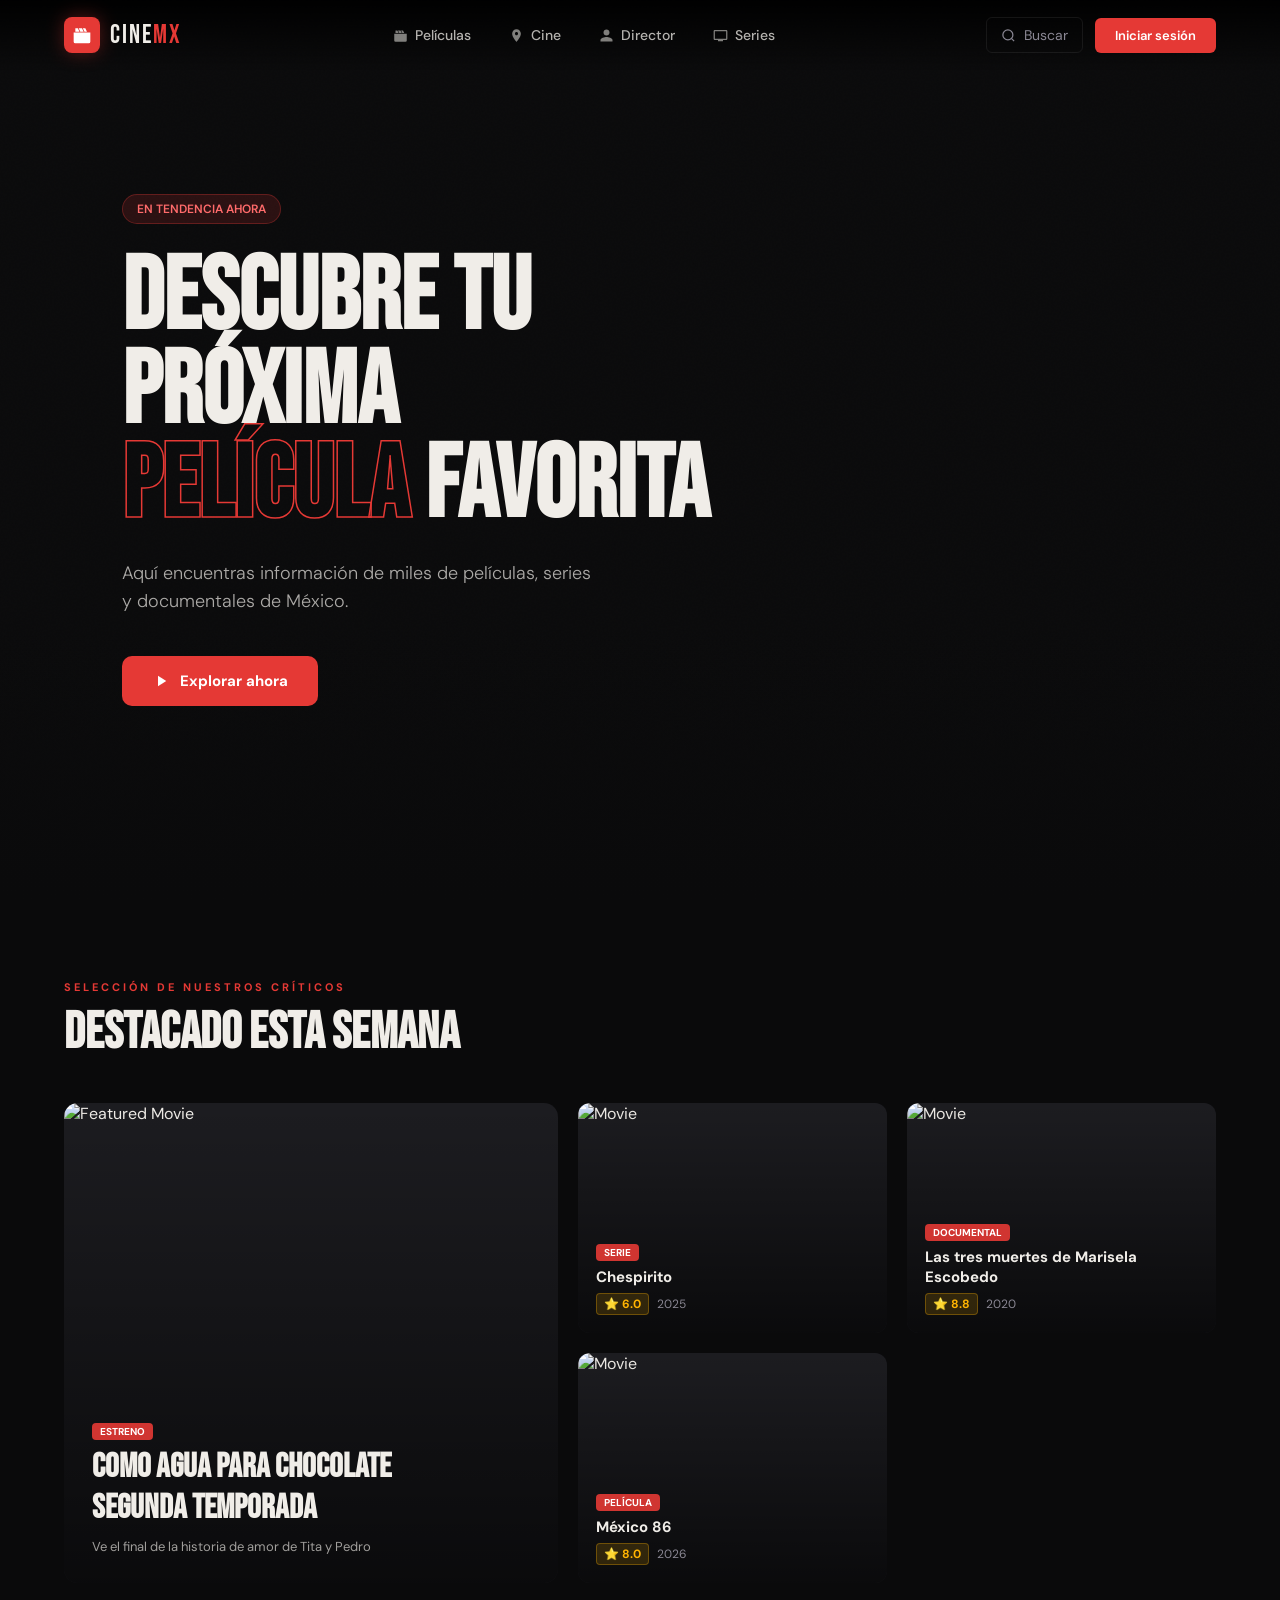
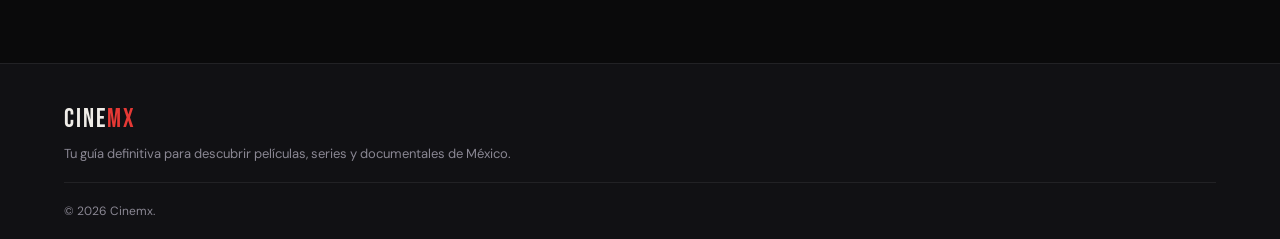
==== frontend/index.html @ 7eb5535e "El frontend (js,html y css)y backend (python con fastAPI) y la base de datos la tendran que tener us" ====
<!DOCTYPE html>
<html lang="es">
<head>
  <meta charset="UTF-8" />
  <meta name="viewport" content="width=device-width, initial-scale=1.0" />
  <title>Cinemx — Descubre tu próxima película favorita</title>
  <link href="https://fonts.googleapis.com/css2?family=Bebas+Neue&family=DM+Sans:ital,wght@0,300;0,400;0,500;0,700;1,300&display=swap" rel="stylesheet" />
  <!-- Aquí conectamos el archivo CSS -->
  <link rel="stylesheet" href="styles.css" />
</head>
<body>

  <!-- ══ NAVBAR ══ -->
  <nav id="navbar">
    <a href="#" class="nav-logo">
      <div class="logo-icon">
        <svg viewBox="0 0 24 24">
          <path d="M4 4h3l2 4H4zm4 0h4l2 4h-4zm5 0h3l2 4h-3zM2 9h20v11a2 2 0 01-2 2H4a2 2 0 01-2-2V9zm10 3l-5 3v-6l5 3z" />
        </svg>
      </div>
      <span class="logo-text">Cine<span>mx</span></span>
    </a>

    <ul class="nav-links">
      <li>
        <a href="#peliculas" class="active">
          <svg viewBox="0 0 24 24" fill="currentColor">
            <path d="M4 4h3l2 4H4zm4 0h4l2 4h-4zm5 0h3l2 4h-3zM2 9h20v11a2 2 0 01-2 2H4a2 2 0 01-2-2V9z" />
          </svg>
          Películas
        </a>
      </li>
      <li>
        <a href="#cine">
          <svg viewBox="0 0 24 24" fill="currentColor">
            <path d="M12 2C8.13 2 5 5.13 5 9c0 5.25 7 13 7 13s7-7.75 7-13c0-3.87-3.13-7-7-7zm0 9.5c-1.38 0-2.5-1.12-2.5-2.5S10.62 6.5 12 6.5s2.5 1.12 2.5 2.5S13.38 11.5 12 11.5z" />
          </svg>
          Cine
        </a>
      </li>
      <li>
        <a href="#directores">
          <svg viewBox="0 0 24 24" fill="currentColor">
            <path d="M12 12c2.7 0 4.8-2.1 4.8-4.8S14.7 2.4 12 2.4 7.2 4.5 7.2 7.2 9.3 12 12 12zm0 2.4c-3.2 0-9.6 1.6-9.6 4.8v2.4h19.2v-2.4c0-3.2-6.4-4.8-9.6-4.8z" />
          </svg>
          Director
        </a>
      </li>
      <li>
        <a href="#series">
          <svg viewBox="0 0 24 24" fill="currentColor">
            <path d="M21 3H3c-1.1 0-2 .9-2 2v12c0 1.1.9 2 2 2h5v2h8v-2h5c1.1 0 2-.9 2-2V5c0-1.1-.9-2-2-2zm0 14H3V5h18v12z" />
          </svg>
          Series
        </a>
      </li>
    </ul>

    <div class="nav-right">
      <button class="btn-search" id="searchBtn">
        <svg viewBox="0 0 24 24" fill="none" stroke="currentColor" stroke-width="2">
          <circle cx="11" cy="11" r="8" />
          <path d="M21 21l-4.35-4.35" />
        </svg>
        Buscar
      </button>
      <button class="btn-cta">Iniciar sesión</button>
      <button class="hamburger" id="hamburger">
        <span></span><span></span><span></span>
      </button>
    </div>
  </nav>

  <!-- ══ MOBILE MENU ══ -->
  <div class="mobile-menu" id="mobileMenu">
    <ul>
      <li><a href="#peliculas">Películas</a></li>
      <li><a href="#cine">Cine</a></li>
      <li><a href="#directores">Director</a></li>
      <li><a href="#series">Series</a></li>
    </ul>
    <div class="mobile-search">
      <svg viewBox="0 0 24 24" fill="none" stroke="currentColor" stroke-width="2">
        <circle cx="11" cy="11" r="8" />
        <path d="M21 21l-4.35-4.35" />
      </svg>
      <input type="text" placeholder="Buscar películas, series…" />
    </div>
  </div>

  <!-- ══ SEARCH MODAL ══ -->
  <div class="search-modal" id="searchModal">
    <button class="search-close" id="searchClose">✕ Cerrar</button>
    <div class="search-input-wrap">
      <svg viewBox="0 0 24 24" fill="none" stroke="currentColor" stroke-width="2">
        <circle cx="11" cy="11" r="8" />
        <path d="M21 21l-4.35-4.35" />
      </svg>
      <input type="text" placeholder="Buscar películas, series, documentales…" autofocus />
    </div>
  </div>

  <!-- ══ HERO ══ -->
  <section class="hero">
    <div class="hero-bg"></div>
    <div class="hero-noise"></div>
    <div class="hero-gradient-bottom"></div>

    <div class="hero-content">
      <div class="hero-badge">EN TENDENCIA AHORA</div>
      <h1>Descubre tu próxima<br /><em>película</em> favorita</h1>
      <p>Aquí encuentras información de miles de películas, series y documentales de México.</p>
      <div class="hero-actions">
        <a href="#featured" class="btn-primary">
          <svg viewBox="0 0 24 24" fill="currentColor">
            <path d="M8 5v14l11-7z" />
          </svg>
          Explorar ahora
        </a>
      </div>
    </div>
  </section>

  <!-- ══ FEATURED SECTION ══ -->
  <section id="featured">
    <div class="section-header">
      <div>
        <div class="section-label">Selección de nuestros críticos</div>
        <h2 class="section-title">Destacado esta semana</h2>
      </div>
    </div>
    <div class="featured-grid">
      <!-- Main Featured -->
      <div class="featured-main">
        <img src="https://media.glamour.mx/photos/696175464a68449edec6eb50/1:1/w_2000,h_2000,c_limit/como-agua-para-chocolate-temporada-2.jpg" alt="Featured Movie" loading="lazy" />
        <div class="card-overlay"></div>
        <div class="featured-main-info">
          <span class="card-tag">Estreno</span>
          <h3>Como agua para chocolate<br />Segunda temporada</h3>
          <p>Ve el final de la historia de amor de Tita y Pedro</p>
        </div>
      </div>
      <!-- Side cards -->
      <div class="featured-side">
        <img src="https://http2.mlstatic.com/D_NQ_NP_637611-MLM88295054266_072025-O.webp" alt="Movie" loading="lazy" />
        <div class="card-overlay"></div>
        <div class="featured-side-info">
          <span class="card-tag">Serie</span>
          <h4>Chespirito</h4>
          <div class="card-meta">
            <span class="card-rating">⭐ 6.0</span>
            <span>2025</span>
          </div>
        </div>
      </div>
      <div class="featured-side">
        <img src="https://i0.wp.com/ciudadanosenred.com.mx/wp-content/uploads/2021/07/marisela-escobedo-1.jpeg?resize=512%2C512&ssl=1" alt="Movie" loading="lazy" />
        <div class="card-overlay"></div>
        <div class="featured-side-info">
          <span class="card-tag">Documental</span>
          <h4>Las tres muertes de Marisela Escobedo</h4>
          <div class="card-meta">
            <span class="card-rating">⭐ 8.8</span>
            <span>2020</span>
          </div>
        </div>
      </div>
      <div class="featured-side">
        <img src="https://media.vogue.mx/photos/6974ece86d86dbffd96af425/2:3/w_2560%2Cc_limit/mundial-86-netflix.jpg" alt="Movie" loading="lazy" />
        <div class="card-overlay"></div>
        <div class="featured-side-info">
          <span class="card-tag">Película</span>
          <h4>México 86</h4>
          <div class="card-meta">
            <span class="card-rating">⭐ 8.0</span>
            <span>2026</span>
          </div>
        </div>
      </div>
    </div>
  </section>

  <!-- ══ FOOTER ══ -->
  <footer>
    <div class="footer-top">
      <div class="footer-brand">
        <a href="#" class="nav-logo">
          <span class="logo-text">Cine<span>mx</span></span>
        </a>
        <p>Tu guía definitiva para descubrir películas, series y documentales de México.</p>
      </div>
    </div>
    <div class="footer-bottom">
      <p>© 2026 Cinemx.</p>
    </div>
  </footer>

  <!-- Aquí conectamos el archivo JavaScript -->
  <script src="script.js"></script>
</body>
</html>
---- frontend/styles.css ----
*, *::before, *::after {
  box-sizing: border-box;
  margin: 0;
  padding: 0;
}

:root {
  --red: #e53935;
  --red-dark: #b71c1c;
  --red-glow: rgba(229, 57, 53, 0.35);
  --bg: #0a0a0b;
  --bg2: #111114;
  --bg3: #161619;
  --surface: #1c1c20;
  --border: rgba(255, 255, 255, 0.07);
  --text: #f0ede8;
  --muted: #8a8793;
  --accent: #ffb300;
}

html {
  scroll-behavior: smooth;
}

body {
  background: var(--bg);
  color: var(--text);
  font-family: 'DM Sans', sans-serif;
  overflow-x: hidden;
  cursor: default;
}

/* ── SCROLLBAR ── */
::-webkit-scrollbar { width: 6px; }
::-webkit-scrollbar-track { background: var(--bg); }
::-webkit-scrollbar-thumb { background: var(--red-dark); border-radius: 3px; }

/* ── NAVBAR ── */
nav {
  position: fixed;
  top: 0; left: 0; right: 0;
  z-index: 100;
  display: flex;
  align-items: center;
  justify-content: space-between;
  padding: 0 5%;
  height: 70px;
  background: linear-gradient(180deg, rgba(0, 0, 0, 0.92) 0%, rgba(0, 0, 0, 0) 100%);
  transition: background 0.4s, backdrop-filter 0.4s;
}

nav.scrolled {
  background: rgba(10, 10, 11, 0.96);
  backdrop-filter: blur(16px);
  border-bottom: 1px solid var(--border);
}

.nav-logo {
  display: flex;
  align-items: center;
  gap: 10px;
  text-decoration: none;
}

.logo-icon {
  width: 36px; height: 36px;
  background: var(--red);
  border-radius: 8px;
  display: grid;
  place-items: center;
  box-shadow: 0 0 18px var(--red-glow);
}

.logo-icon svg { width: 20px; height: 20px; fill: white; }
.logo-text { font-family: 'Bebas Neue', sans-serif; font-size: 26px; letter-spacing: 2px; color: var(--text); }
.logo-text span { color: var(--red); }

.nav-links { display: flex; align-items: center; gap: 6px; list-style: none; }
.nav-links a {
  color: rgba(240, 237, 232, 0.75);
  text-decoration: none; font-size: 14px; font-weight: 500;
  padding: 8px 16px; border-radius: 6px;
  display: flex; align-items: center; gap: 7px;
  transition: color 0.25s, background 0.25s;
}
.nav-links a:hover { color: var(--text); background: rgba(255, 255, 255, 0.07); }
.nav-links svg { width: 15px; height: 15px; opacity: 0.7; }

.nav-right { display: flex; align-items: center; gap: 12px; }

.btn-search, .btn-cta { cursor: pointer; border-radius: 6px; font-family: 'DM Sans', sans-serif; }
.btn-search {
  background: none; border: 1px solid var(--border); color: var(--muted);
  display: flex; align-items: center; gap: 8px; font-size: 14px; padding: 8px 14px;
}
.btn-search:hover { color: var(--text); border-color: rgba(255, 255, 255, 0.2); background: var(--surface); }
.btn-search svg { width: 15px; height: 15px; }

.btn-cta {
  background: var(--red); color: white; border: none; font-size: 13px; font-weight: 600;
  padding: 9px 20px; transition: background 0.2s, transform 0.15s;
}
.btn-cta:hover { background: #f44336; transform: translateY(-1px); }

.hamburger { display: none; flex-direction: column; gap: 5px; background: none; border: none; cursor: pointer; padding: 8px; }
.hamburger span { display: block; width: 22px; height: 2px; background: var(--text); border-radius: 2px; }

/* ── HERO ── */
.hero { position: relative; min-height: 100vh; display: flex; align-items: center; overflow: hidden; }
.hero-bg {
  position: absolute; inset: 0;
  background: linear-gradient(105deg, rgba(10, 10, 11, 0.97) 0%, rgba(10, 10, 11, 0.75) 50%, rgba(10, 10, 11, 0.3) 100%),
              url('https://images.unsplash.com/photo-1489599849927-2ee91cede3ba?w=1600&q=80') center/cover no-repeat;
  animation: heroZoom 20s ease-in-out infinite alternate;
}
@keyframes heroZoom { from { transform: scale(1); } to { transform: scale(1.06); } }

.hero-noise {
  position: absolute; inset: 0; opacity: 0.4; pointer-events: none;
  background-image: url("data:image/svg+xml,%3Csvg viewBox='0 0 512 512' xmlns='http://www.w3.org/2000/svg'%3E%3Cfilter id='n'%3E%3CfeTurbulence type='fractalNoise' baseFrequency='0.9' numOctaves='4' stitchTiles='stitch'/%3E%3C/filter%3E%3Crect width='100%25' height='100%25' filter='url(%23n)' opacity='0.03'/%3E%3C/svg%3E");
}
.hero-gradient-bottom { position: absolute; bottom: 0; left: 0; right: 0; height: 280px; background: linear-gradient(0deg, var(--bg) 0%, transparent 100%); pointer-events: none; }

.hero-content { position: relative; z-index: 2; padding: 0 5%; max-width: 720px; }
.hero-badge {
  display: inline-flex; align-items: center; gap: 8px;
  background: rgba(229, 57, 53, 0.15); border: 1px solid rgba(229, 57, 53, 0.3);
  border-radius: 100px; padding: 6px 14px; font-size: 12px; font-weight: 600; color: #ff6b6b; margin-bottom: 28px;
}
.hero h1 { font-family: 'Bebas Neue', sans-serif; font-size: clamp(56px, 8vw, 110px); line-height: 0.92; color: var(--text); margin-bottom: 24px; }
.hero h1 em { font-style: normal; -webkit-text-stroke: 1.5px var(--red); color: transparent; }
.hero p { font-size: 18px; line-height: 1.6; color: rgba(240, 237, 232, 0.7); max-width: 480px; margin-bottom: 40px; font-weight: 300; }
.btn-primary {
  display: inline-flex; align-items: center; gap: 10px; background: var(--red); color: white;
  font-family: 'DM Sans', sans-serif; font-size: 15px; font-weight: 700; padding: 15px 30px;
  border-radius: 10px; text-decoration: none; transition: background 0.2s, transform 0.15s;
}
.btn-primary:hover { background: #f44336; transform: translateY(-2px); }
.btn-primary svg { width: 18px; height: 18px; }

/* ── SECTIONS BASE ── */
section { padding: 80px 5%; }
.section-header { margin-bottom: 40px; }
.section-label { font-size: 11px; font-weight: 700; letter-spacing: 3px; text-transform: uppercase; color: var(--red); margin-bottom: 8px; }
.section-title { font-family: 'Bebas Neue', sans-serif; font-size: clamp(32px, 4vw, 52px); color: var(--text); }

/* ── FEATURED GRID ── */
.featured-grid { display: grid; grid-template-columns: 1.6fr 1fr 1fr; grid-template-rows: auto auto; gap: 20px; }
.card-overlay { position: absolute; inset: 0; background: linear-gradient(0deg, rgba(0, 0, 0, 0.9) 0%, transparent 100%); opacity: 0.7; transition: opacity 0.35s; }
.card-tag { display: inline-block; font-size: 10px; font-weight: 700; text-transform: uppercase; background: rgba(229, 57, 53, 0.9); color: white; padding: 2px 8px; border-radius: 4px; margin-bottom: 6px; }
.card-meta { display: flex; align-items: center; gap: 8px; font-size: 12px; color: var(--muted); }
.card-rating { background: rgba(255, 179, 0, 0.15); border: 1px solid rgba(255, 179, 0, 0.3); padding: 2px 7px; color: var(--accent); border-radius: 4px; font-weight: bold; }

.featured-main { grid-row: 1 / 3; border-radius: 14px; overflow: hidden; position: relative; min-height: 480px; background: var(--surface); cursor: pointer; }
.featured-main img { width: 100%; height: 100%; object-fit: cover; transition: transform 0.5s; }
.featured-main:hover img { transform: scale(1.04); }
.featured-main-info { position: absolute; bottom: 0; left: 0; right: 0; padding: 28px; }
.featured-main-info h3 { font-family: 'Bebas Neue', sans-serif; font-size: 34px; margin-bottom: 10px; }
.featured-main-info p { font-size: 13px; color: rgba(240, 237, 232, 0.65); max-width: 340px; }

.featured-side { border-radius: 12px; overflow: hidden; position: relative; min-height: 220px; background: var(--surface); cursor: pointer; }
.featured-side img { width: 100%; height: 100%; object-fit: cover; transition: transform 0.4s; }
.featured-side:hover img { transform: scale(1.05); }
.featured-side-info { position: absolute; bottom: 0; left: 0; right: 0; padding: 18px; }
.featured-side-info h4 { font-size: 15px; font-weight: 700; margin-bottom: 6px; }

/* ── MODALS & MENUS ── */
.search-modal {
  position: fixed; inset: 0; z-index: 200; background: rgba(0, 0, 0, 0.88); backdrop-filter: blur(20px);
  display: flex; flex-direction: column; align-items: center; padding: 80px 20px 40px; opacity: 0; pointer-events: none; transition: opacity 0.25s;
}
.search-modal.open { opacity: 1; pointer-events: all; }
.search-input-wrap {
  width: 100%; max-width: 640px; display: flex; align-items: center; gap: 14px;
  background: var(--surface); border: 1px solid rgba(255, 255, 255, 0.15); border-radius: 14px; padding: 16px 22px;
}
.search-input-wrap input { flex: 1; background: none; border: none; outline: none; color: var(--text); font-size: 18px; }
.search-close { position: absolute; top: 24px; right: 5%; background: none; border: none; color: var(--muted); font-size: 13px; cursor: pointer; }

.mobile-menu {
  position: fixed; top: 70px; left: 0; right: 0; z-index: 99; background: rgba(10, 10, 11, 0.98);
  padding: 20px 5%; transform: translateY(-100%); opacity: 0; transition: transform 0.3s, opacity 0.3s;
}
.mobile-menu.open { transform: translateY(0); opacity: 1; }
.mobile-menu ul { list-style: none; display: flex; flex-direction: column; gap: 10px; }
.mobile-menu a { color: var(--text); text-decoration: none; font-size: 16px; }

/* ── FOOTER ── */
footer { background: var(--bg2); border-top: 1px solid var(--border); padding: 40px 5% 20px; }
.footer-top { margin-bottom: 20px; }
.footer-brand p { font-size: 13px; color: var(--muted); margin-top: 10px; }
.footer-bottom { border-top: 1px solid var(--border); padding-top: 20px; font-size: 12px; color: var(--muted); }

/* ── RESPONSIVE ── */
@media (max-width: 1024px) {
  .featured-grid { grid-template-columns: 1fr 1fr; }
  .featured-main { grid-row: auto; min-height: 350px; }
}
@media (max-width: 768px) {
  .nav-links, .btn-cta { display: none; }
  .hamburger { display: flex; }
  .hero h1 { font-size: clamp(44px, 12vw, 80px); }
  .featured-grid { grid-template-columns: 1fr; }
}
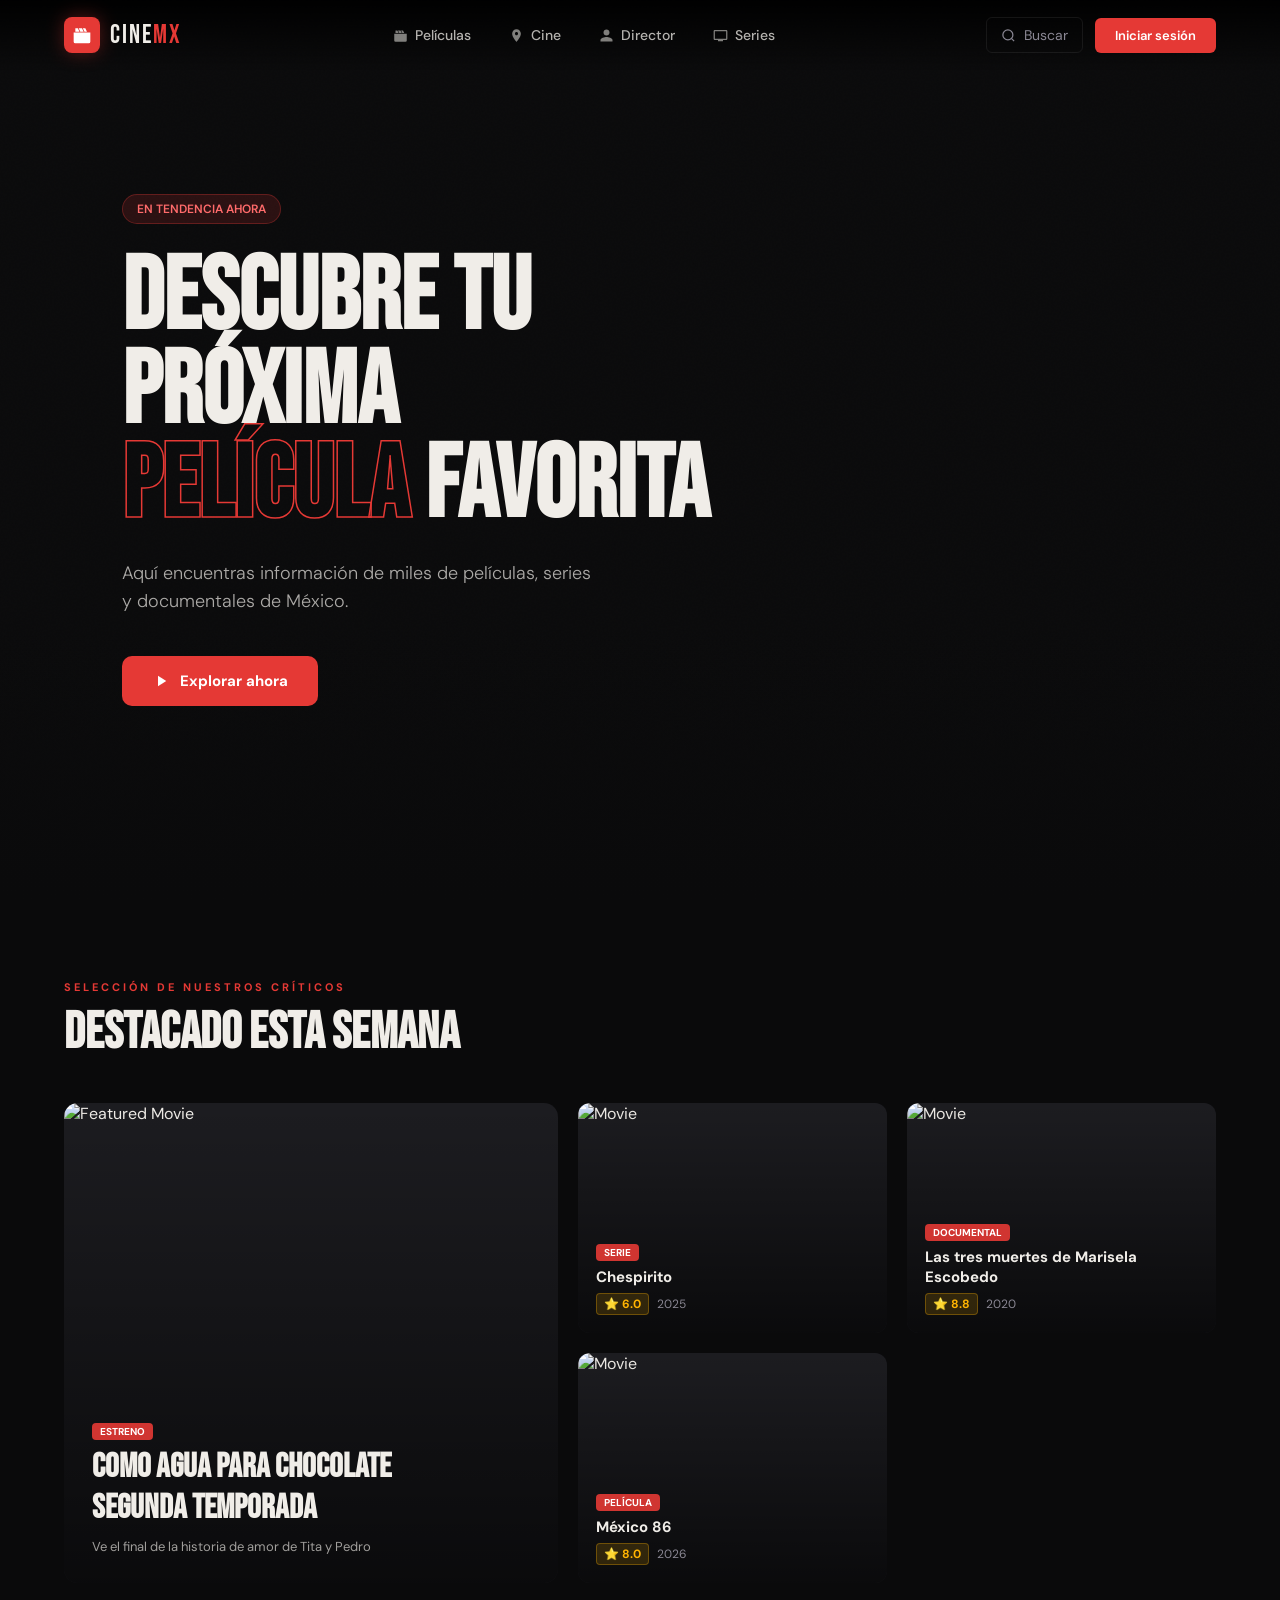
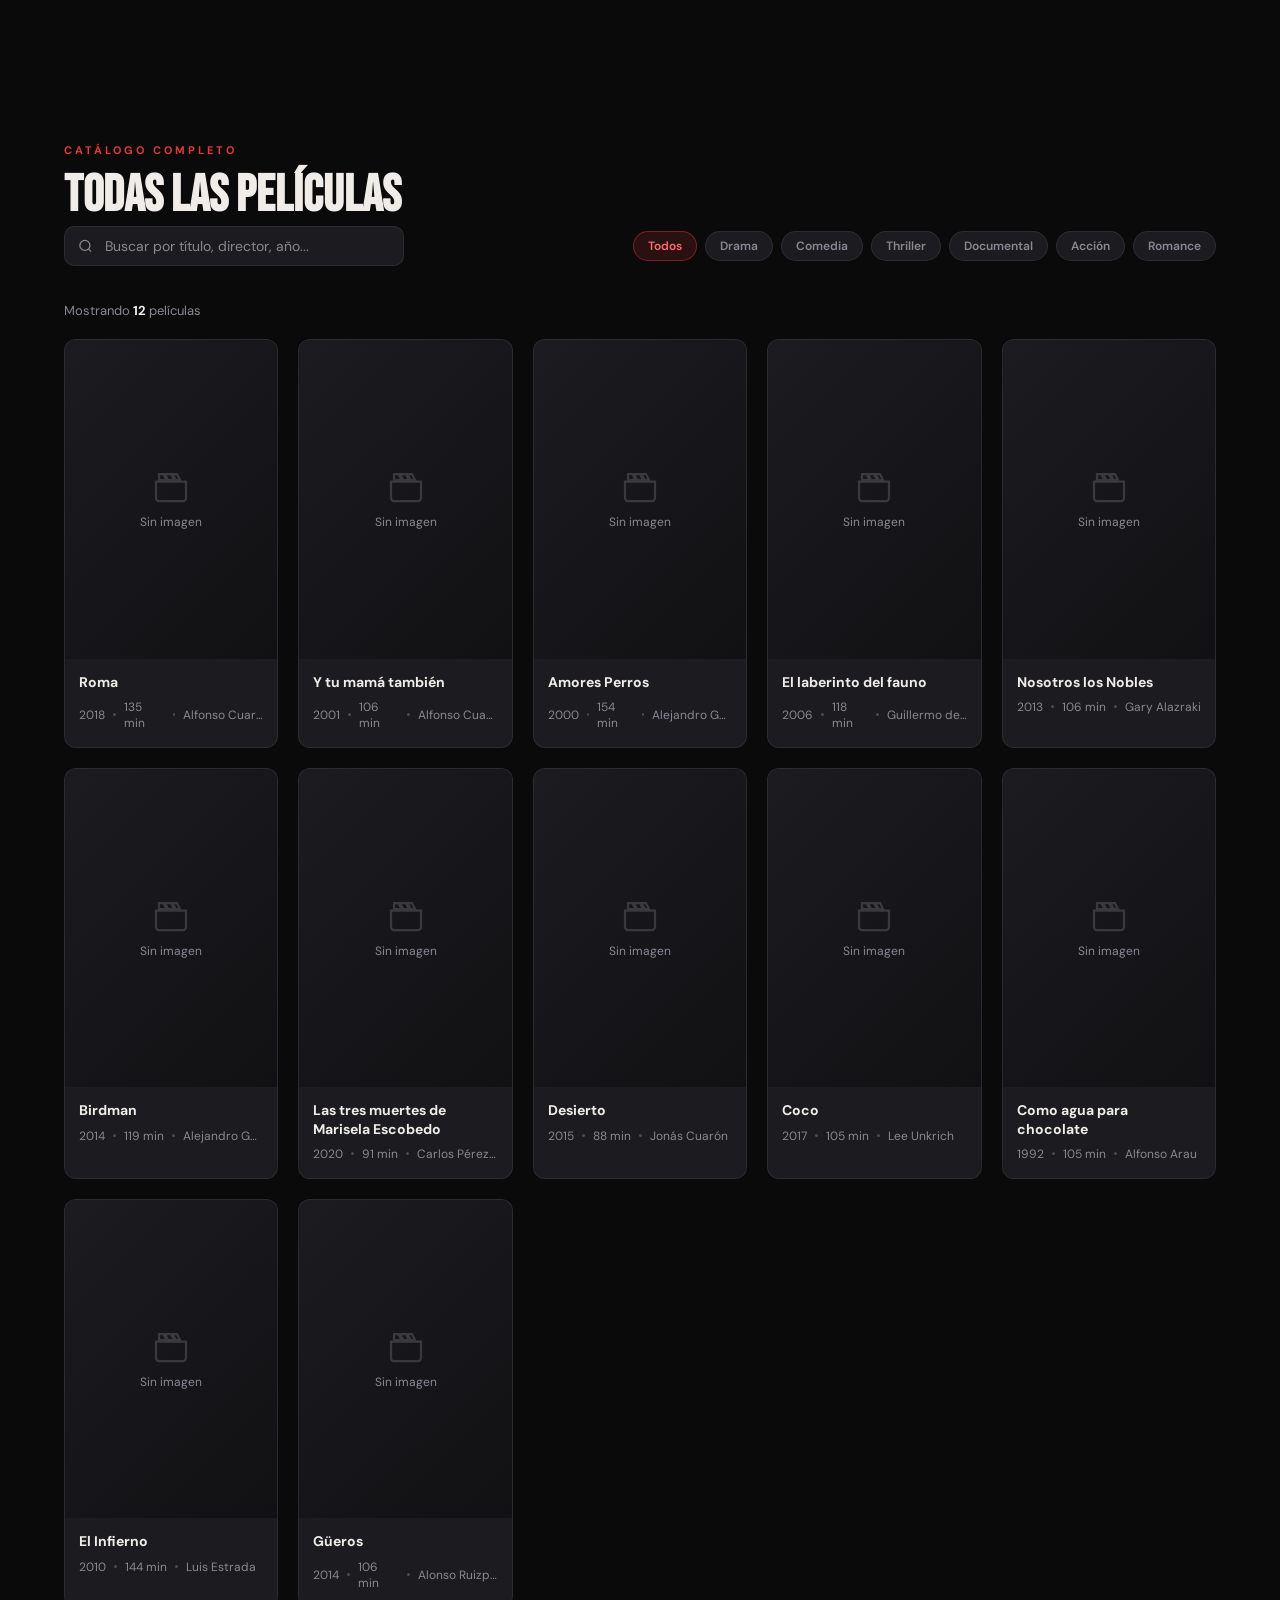
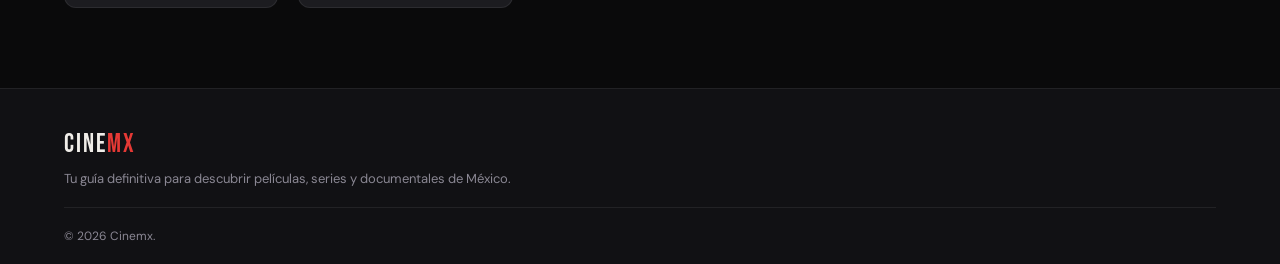
==== commit 0877d936: "Add files via upload" ====
--- a/frontend/index.html
+++ b/frontend/index.html
@@ -5,10 +5,510 @@
   <meta name="viewport" content="width=device-width, initial-scale=1.0" />
   <title>Cinemx — Descubre tu próxima película favorita</title>
   <link href="https://fonts.googleapis.com/css2?family=Bebas+Neue&family=DM+Sans:ital,wght@0,300;0,400;0,500;0,700;1,300&display=swap" rel="stylesheet" />
-  <!-- Aquí conectamos el archivo CSS -->
   <link rel="stylesheet" href="styles.css" />
+  <style>
+    /* ── MODAL DE SESIÓN ACTIVA ── */
+    .session-toast {
+      position: fixed;
+      top: 90px;
+      right: 24px;
+      z-index: 999;
+      background: #1c1c20;
+      border: 1px solid rgba(229, 57, 53, 0.35);
+      border-radius: 14px;
+      padding: 18px 22px;
+      width: 320px;
+      box-shadow: 0 8px 40px rgba(0,0,0,0.6), 0 0 0 1px rgba(229,57,53,0.1);
+      display: flex;
+      flex-direction: column;
+      gap: 14px;
+      transform: translateX(360px);
+      opacity: 0;
+      transition: transform 0.45s cubic-bezier(.22,1,.36,1), opacity 0.35s ease;
+    }
+    .session-toast.show {
+      transform: translateX(0);
+      opacity: 1;
+    }
+    .session-toast-header {
+      display: flex;
+      align-items: center;
+      gap: 10px;
+    }
+    .session-avatar {
+      width: 38px;
+      height: 38px;
+      background: rgba(229,57,53,0.15);
+      border: 1.5px solid rgba(229,57,53,0.4);
+      border-radius: 50%;
+      display: grid;
+      place-items: center;
+      font-size: 16px;
+      font-weight: 700;
+      color: #f0ede8;
+      font-family: 'DM Sans', sans-serif;
+      flex-shrink: 0;
+    }
+    .session-info {
+      flex: 1;
+      min-width: 0;
+    }
+    .session-name {
+      font-size: 14px;
+      font-weight: 700;
+      color: #f0ede8;
+      white-space: nowrap;
+      overflow: hidden;
+      text-overflow: ellipsis;
+    }
+    .session-role {
+      font-size: 11px;
+      color: #ff6b6b;
+      font-weight: 600;
+      text-transform: uppercase;
+      letter-spacing: 0.8px;
+      margin-top: 1px;
+    }
+    .session-close-btn {
+      background: none;
+      border: none;
+      color: #8a8793;
+      cursor: pointer;
+      font-size: 16px;
+      padding: 2px;
+      line-height: 1;
+      transition: color 0.2s;
+    }
+    .session-close-btn:hover { color: #f0ede8; }
+    .session-divider {
+      height: 1px;
+      background: rgba(255,255,255,0.06);
+    }
+    .session-msg {
+      font-size: 13px;
+      color: #8a8793;
+      line-height: 1.5;
+    }
+    .session-actions {
+      display: flex;
+      gap: 8px;
+    }
+    .session-btn-primary {
+      flex: 1;
+      background: #e53935;
+      color: white;
+      border: none;
+      border-radius: 8px;
+      padding: 10px 14px;
+      font-family: 'DM Sans', sans-serif;
+      font-size: 13px;
+      font-weight: 700;
+      cursor: pointer;
+      text-decoration: none;
+      display: flex;
+      align-items: center;
+      justify-content: center;
+      gap: 6px;
+      transition: background 0.2s, transform 0.15s;
+    }
+    .session-btn-primary:hover { background: #f44336; transform: translateY(-1px); }
+    .session-btn-secondary {
+      background: none;
+      border: 1px solid rgba(255,255,255,0.1);
+      color: #8a8793;
+      border-radius: 8px;
+      padding: 10px 14px;
+      font-family: 'DM Sans', sans-serif;
+      font-size: 13px;
+      font-weight: 600;
+      cursor: pointer;
+      transition: all 0.2s;
+      white-space: nowrap;
+    }
+    .session-btn-secondary:hover { color: #f0ede8; border-color: rgba(255,255,255,0.2); }
+
+    /* ══════════════════════════════════════
+       SECCIÓN DE PELÍCULAS
+    ══════════════════════════════════════ */
+    #peliculas {
+      padding: 80px 5%;
+      background: var(--bg);
+    }
+
+    /* Controles: búsqueda + filtros */
+    .movies-controls {
+      display: flex;
+      align-items: center;
+      justify-content: space-between;
+      flex-wrap: wrap;
+      gap: 16px;
+      margin-bottom: 36px;
+    }
+
+    .movies-search-wrap {
+      position: relative;
+      flex: 1;
+      max-width: 340px;
+    }
+
+    .movies-search-wrap svg {
+      position: absolute;
+      left: 14px;
+      top: 50%;
+      transform: translateY(-50%);
+      width: 15px;
+      height: 15px;
+      color: var(--muted);
+      pointer-events: none;
+    }
+
+    .movies-search-input {
+      width: 100%;
+      background: var(--surface);
+      border: 1px solid var(--border);
+      border-radius: 10px;
+      padding: 10px 14px 10px 40px;
+      color: var(--text);
+      font-family: 'DM Sans', sans-serif;
+      font-size: 14px;
+      outline: none;
+      transition: border-color 0.2s;
+    }
+
+    .movies-search-input:focus {
+      border-color: rgba(229, 57, 53, 0.4);
+    }
+
+    .movies-search-input::placeholder {
+      color: var(--muted);
+    }
+
+    .genre-filters {
+      display: flex;
+      gap: 8px;
+      flex-wrap: wrap;
+    }
+
+    .genre-chip {
+      background: var(--surface);
+      border: 1px solid var(--border);
+      color: var(--muted);
+      font-family: 'DM Sans', sans-serif;
+      font-size: 12px;
+      font-weight: 600;
+      padding: 6px 14px;
+      border-radius: 100px;
+      cursor: pointer;
+      transition: all 0.2s;
+      white-space: nowrap;
+    }
+
+    .genre-chip:hover {
+      color: var(--text);
+      border-color: rgba(255,255,255,0.18);
+    }
+
+    .genre-chip.active {
+      background: rgba(229, 57, 53, 0.15);
+      border-color: rgba(229, 57, 53, 0.45);
+      color: #ff6b6b;
+    }
+
+    /* Grid de películas */
+    .movies-grid {
+      display: grid;
+      grid-template-columns: repeat(auto-fill, minmax(190px, 1fr));
+      gap: 20px;
+    }
+
+    /* Tarjeta de película */
+    .movie-card {
+      position: relative;
+      border-radius: 12px;
+      overflow: hidden;
+      background: var(--surface);
+      border: 1px solid var(--border);
+      cursor: pointer;
+      transition: transform 0.3s cubic-bezier(.22,1,.36,1), border-color 0.25s, box-shadow 0.3s;
+      text-decoration: none;
+      display: flex;
+      flex-direction: column;
+    }
+
+    .movie-card:hover {
+      transform: translateY(-6px) scale(1.01);
+      border-color: rgba(229, 57, 53, 0.35);
+      box-shadow: 0 16px 48px rgba(0,0,0,0.6), 0 0 0 1px rgba(229,57,53,0.1);
+    }
+
+    .movie-poster {
+      position: relative;
+      aspect-ratio: 2 / 3;
+      overflow: hidden;
+      background: #111;
+    }
+
+    .movie-poster img {
+      width: 100%;
+      height: 100%;
+      object-fit: cover;
+      transition: transform 0.5s cubic-bezier(.22,1,.36,1);
+      display: block;
+    }
+
+    .movie-card:hover .movie-poster img {
+      transform: scale(1.07);
+    }
+
+    /* Overlay al hacer hover: muestra sinopsis */
+    .movie-overlay {
+      position: absolute;
+      inset: 0;
+      background: linear-gradient(0deg, rgba(10,10,11,0.97) 0%, rgba(10,10,11,0.5) 60%, transparent 100%);
+      display: flex;
+      flex-direction: column;
+      justify-content: flex-end;
+      padding: 16px;
+      opacity: 0;
+      transition: opacity 0.3s;
+    }
+
+    .movie-card:hover .movie-overlay {
+      opacity: 1;
+    }
+
+    .movie-overlay-synopsis {
+      font-size: 12px;
+      color: rgba(240, 237, 232, 0.8);
+      line-height: 1.5;
+      margin-bottom: 12px;
+      display: -webkit-box;
+      -webkit-line-clamp: 4;
+      -webkit-box-orient: vertical;
+      overflow: hidden;
+    }
+
+    .movie-overlay-btn {
+      display: inline-flex;
+      align-items: center;
+      gap: 6px;
+      background: var(--red);
+      color: white;
+      font-size: 11px;
+      font-weight: 700;
+      padding: 7px 12px;
+      border-radius: 7px;
+      align-self: flex-start;
+      text-decoration: none;
+      transition: background 0.2s;
+    }
+
+    .movie-overlay-btn:hover {
+      background: #f44336;
+    }
+
+    /* Rating badge sobre la imagen */
+    .movie-rating-badge {
+      position: absolute;
+      top: 10px;
+      right: 10px;
+      background: rgba(10,10,11,0.85);
+      backdrop-filter: blur(8px);
+      border: 1px solid rgba(255,179,0,0.3);
+      border-radius: 6px;
+      padding: 3px 8px;
+      font-size: 12px;
+      font-weight: 700;
+      color: var(--accent);
+      display: flex;
+      align-items: center;
+      gap: 3px;
+      z-index: 2;
+    }
+
+    /* Género badge sobre la imagen */
+    .movie-genre-badge {
+      position: absolute;
+      top: 10px;
+      left: 10px;
+      background: rgba(229, 57, 53, 0.85);
+      backdrop-filter: blur(6px);
+      border-radius: 5px;
+      padding: 2px 8px;
+      font-size: 10px;
+      font-weight: 700;
+      text-transform: uppercase;
+      letter-spacing: 0.5px;
+      color: white;
+      z-index: 2;
+    }
+
+    /* Info debajo de la imagen */
+    .movie-info {
+      padding: 14px 14px 16px;
+      flex: 1;
+      display: flex;
+      flex-direction: column;
+      gap: 4px;
+    }
+
+    .movie-title {
+      font-size: 14px;
+      font-weight: 700;
+      color: var(--text);
+      line-height: 1.3;
+      display: -webkit-box;
+      -webkit-line-clamp: 2;
+      -webkit-box-orient: vertical;
+      overflow: hidden;
+    }
+
+    .movie-meta {
+      display: flex;
+      align-items: center;
+      gap: 8px;
+      font-size: 12px;
+      color: var(--muted);
+      margin-top: 4px;
+    }
+
+    .movie-meta-dot {
+      width: 3px;
+      height: 3px;
+      border-radius: 50%;
+      background: var(--muted);
+      opacity: 0.4;
+    }
+
+    /* Placeholder cuando no hay imagen */
+    .movie-poster-placeholder {
+      width: 100%;
+      height: 100%;
+      display: flex;
+      flex-direction: column;
+      align-items: center;
+      justify-content: center;
+      gap: 10px;
+      background: linear-gradient(135deg, #1c1c20 0%, #111114 100%);
+      color: var(--muted);
+      font-size: 12px;
+    }
+
+    .movie-poster-placeholder svg {
+      width: 36px;
+      height: 36px;
+      opacity: 0.3;
+    }
+
+    /* Estado sin resultados */
+    .movies-empty {
+      grid-column: 1 / -1;
+      text-align: center;
+      padding: 80px 20px;
+      color: var(--muted);
+    }
+
+    .movies-empty svg {
+      width: 48px;
+      height: 48px;
+      opacity: 0.3;
+      margin: 0 auto 16px;
+      display: block;
+    }
+
+    .movies-empty h3 {
+      font-size: 18px;
+      font-weight: 600;
+      color: var(--text);
+      margin-bottom: 8px;
+    }
+
+    /* Contador de resultados */
+    .movies-count {
+      font-size: 13px;
+      color: var(--muted);
+      margin-bottom: 20px;
+    }
+
+    .movies-count strong {
+      color: var(--text);
+    }
+
+    /* Skeleton loader para cuando se conecte la BD */
+    .movie-card-skeleton {
+      border-radius: 12px;
+      overflow: hidden;
+      background: var(--surface);
+      border: 1px solid var(--border);
+    }
+
+    .skeleton-poster {
+      aspect-ratio: 2/3;
+      background: linear-gradient(90deg, var(--surface) 25%, #26262b 50%, var(--surface) 75%);
+      background-size: 200% 100%;
+      animation: shimmer 1.5s infinite;
+    }
+
+    .skeleton-info {
+      padding: 14px;
+      display: flex;
+      flex-direction: column;
+      gap: 8px;
+    }
+
+    .skeleton-line {
+      height: 12px;
+      border-radius: 4px;
+      background: linear-gradient(90deg, var(--surface) 25%, #26262b 50%, var(--surface) 75%);
+      background-size: 200% 100%;
+      animation: shimmer 1.5s infinite;
+    }
+
+    .skeleton-line.short { width: 60%; }
+
+    @keyframes shimmer {
+      0% { background-position: 200% 0; }
+      100% { background-position: -200% 0; }
+    }
+
+    @media (max-width: 768px) {
+      .movies-controls {
+        flex-direction: column;
+        align-items: flex-start;
+      }
+      .movies-search-wrap {
+        max-width: 100%;
+        width: 100%;
+      }
+      .movies-grid {
+        grid-template-columns: repeat(auto-fill, minmax(150px, 1fr));
+        gap: 14px;
+      }
+    }
+  </style>
 </head>
 <body>
+
+  <!-- ══ TOAST DE SESIÓN ACTIVA ══ -->
+  <div class="session-toast" id="sessionToast">
+    <div class="session-toast-header">
+      <div class="session-avatar" id="toastAvatar">?</div>
+      <div class="session-info">
+        <div class="session-name" id="toastName">Usuario</div>
+        <div class="session-role" id="toastRole">Rol</div>
+      </div>
+      <button class="session-close-btn" id="toastClose">✕</button>
+    </div>
+    <div class="session-divider"></div>
+    <p class="session-msg">Tu sesión sigue activa. ¿Quieres ir a tu panel?</p>
+    <div class="session-actions">
+      <a href="dashboard.html" class="session-btn-primary">
+        <svg width="14" height="14" viewBox="0 0 24 24" fill="currentColor"><path d="M3 13h8V3H3v10zm0 8h8v-6H3v6zm10 0h8V11h-8v10zm0-18v6h8V3h-8z"/></svg>
+        Mi Panel
+      </a>
+      <button class="session-btn-secondary" id="toastLogout">Cerrar sesión</button>
+    </div>
+  </div>
 
   <!-- ══ NAVBAR ══ -->
   <nav id="navbar">
@@ -24,33 +524,25 @@
     <ul class="nav-links">
       <li>
         <a href="#peliculas" class="active">
-          <svg viewBox="0 0 24 24" fill="currentColor">
-            <path d="M4 4h3l2 4H4zm4 0h4l2 4h-4zm5 0h3l2 4h-3zM2 9h20v11a2 2 0 01-2 2H4a2 2 0 01-2-2V9z" />
-          </svg>
+          <svg viewBox="0 0 24 24" fill="currentColor"><path d="M4 4h3l2 4H4zm4 0h4l2 4h-4zm5 0h3l2 4h-3zM2 9h20v11a2 2 0 01-2 2H4a2 2 0 01-2-2V9z" /></svg>
           Películas
         </a>
       </li>
       <li>
         <a href="#cine">
-          <svg viewBox="0 0 24 24" fill="currentColor">
-            <path d="M12 2C8.13 2 5 5.13 5 9c0 5.25 7 13 7 13s7-7.75 7-13c0-3.87-3.13-7-7-7zm0 9.5c-1.38 0-2.5-1.12-2.5-2.5S10.62 6.5 12 6.5s2.5 1.12 2.5 2.5S13.38 11.5 12 11.5z" />
-          </svg>
+          <svg viewBox="0 0 24 24" fill="currentColor"><path d="M12 2C8.13 2 5 5.13 5 9c0 5.25 7 13 7 13s7-7.75 7-13c0-3.87-3.13-7-7-7zm0 9.5c-1.38 0-2.5-1.12-2.5-2.5S10.62 6.5 12 6.5s2.5 1.12 2.5 2.5S13.38 11.5 12 11.5z" /></svg>
           Cine
         </a>
       </li>
       <li>
         <a href="#directores">
-          <svg viewBox="0 0 24 24" fill="currentColor">
-            <path d="M12 12c2.7 0 4.8-2.1 4.8-4.8S14.7 2.4 12 2.4 7.2 4.5 7.2 7.2 9.3 12 12 12zm0 2.4c-3.2 0-9.6 1.6-9.6 4.8v2.4h19.2v-2.4c0-3.2-6.4-4.8-9.6-4.8z" />
-          </svg>
+          <svg viewBox="0 0 24 24" fill="currentColor"><path d="M12 12c2.7 0 4.8-2.1 4.8-4.8S14.7 2.4 12 2.4 7.2 4.5 7.2 7.2 9.3 12 12 12zm0 2.4c-3.2 0-9.6 1.6-9.6 4.8v2.4h19.2v-2.4c0-3.2-6.4-4.8-9.6-4.8z" /></svg>
           Director
         </a>
       </li>
       <li>
         <a href="#series">
-          <svg viewBox="0 0 24 24" fill="currentColor">
-            <path d="M21 3H3c-1.1 0-2 .9-2 2v12c0 1.1.9 2 2 2h5v2h8v-2h5c1.1 0 2-.9 2-2V5c0-1.1-.9-2-2-2zm0 14H3V5h18v12z" />
-          </svg>
+          <svg viewBox="0 0 24 24" fill="currentColor"><path d="M21 3H3c-1.1 0-2 .9-2 2v12c0 1.1.9 2 2 2h5v2h8v-2h5c1.1 0 2-.9 2-2V5c0-1.1-.9-2-2-2zm0 14H3V5h18v12z" /></svg>
           Series
         </a>
       </li>
@@ -58,13 +550,10 @@
 
     <div class="nav-right">
       <button class="btn-search" id="searchBtn">
-        <svg viewBox="0 0 24 24" fill="none" stroke="currentColor" stroke-width="2">
-          <circle cx="11" cy="11" r="8" />
-          <path d="M21 21l-4.35-4.35" />
-        </svg>
+        <svg viewBox="0 0 24 24" fill="none" stroke="currentColor" stroke-width="2"><circle cx="11" cy="11" r="8" /><path d="M21 21l-4.35-4.35" /></svg>
         Buscar
       </button>
-      <button class="btn-cta">Iniciar sesión</button>
+      <a href="login.html" class="btn-cta" id="navCta" style="text-decoration:none;">Iniciar sesión</a>
       <button class="hamburger" id="hamburger">
         <span></span><span></span><span></span>
       </button>
@@ -80,10 +569,7 @@
       <li><a href="#series">Series</a></li>
     </ul>
     <div class="mobile-search">
-      <svg viewBox="0 0 24 24" fill="none" stroke="currentColor" stroke-width="2">
-        <circle cx="11" cy="11" r="8" />
-        <path d="M21 21l-4.35-4.35" />
-      </svg>
+      <svg viewBox="0 0 24 24" fill="none" stroke="currentColor" stroke-width="2"><circle cx="11" cy="11" r="8" /><path d="M21 21l-4.35-4.35" /></svg>
       <input type="text" placeholder="Buscar películas, series…" />
     </div>
   </div>
@@ -92,10 +578,7 @@
   <div class="search-modal" id="searchModal">
     <button class="search-close" id="searchClose">✕ Cerrar</button>
     <div class="search-input-wrap">
-      <svg viewBox="0 0 24 24" fill="none" stroke="currentColor" stroke-width="2">
-        <circle cx="11" cy="11" r="8" />
-        <path d="M21 21l-4.35-4.35" />
-      </svg>
+      <svg viewBox="0 0 24 24" fill="none" stroke="currentColor" stroke-width="2"><circle cx="11" cy="11" r="8" /><path d="M21 21l-4.35-4.35" /></svg>
       <input type="text" placeholder="Buscar películas, series, documentales…" autofocus />
     </div>
   </div>
@@ -110,13 +593,12 @@
       <div class="hero-badge">EN TENDENCIA AHORA</div>
       <h1>Descubre tu próxima<br /><em>película</em> favorita</h1>
       <p>Aquí encuentras información de miles de películas, series y documentales de México.</p>
-      <div class="hero-actions">
-        <a href="#featured" class="btn-primary">
-          <svg viewBox="0 0 24 24" fill="currentColor">
-            <path d="M8 5v14l11-7z" />
-          </svg>
+      <div class="hero-actions" style="display:flex;align-items:center;flex-wrap:wrap;gap:16px;">
+        <a href="#peliculas" class="btn-primary">
+          <svg viewBox="0 0 24 24" fill="currentColor"><path d="M8 5v14l11-7z" /></svg>
           Explorar ahora
         </a>
+        <a href="dashboard.html" id="heroDashboardBtn" style="display:none; color:var(--red); font-size:15px; font-weight:700; text-decoration:none;">Mi Panel →</a>
       </div>
     </div>
   </section>
@@ -130,7 +612,6 @@
       </div>
     </div>
     <div class="featured-grid">
-      <!-- Main Featured -->
       <div class="featured-main">
         <img src="https://media.glamour.mx/photos/696175464a68449edec6eb50/1:1/w_2000,h_2000,c_limit/como-agua-para-chocolate-temporada-2.jpg" alt="Featured Movie" loading="lazy" />
         <div class="card-overlay"></div>
@@ -140,17 +621,13 @@
           <p>Ve el final de la historia de amor de Tita y Pedro</p>
         </div>
       </div>
-      <!-- Side cards -->
       <div class="featured-side">
         <img src="https://http2.mlstatic.com/D_NQ_NP_637611-MLM88295054266_072025-O.webp" alt="Movie" loading="lazy" />
         <div class="card-overlay"></div>
         <div class="featured-side-info">
           <span class="card-tag">Serie</span>
           <h4>Chespirito</h4>
-          <div class="card-meta">
-            <span class="card-rating">⭐ 6.0</span>
-            <span>2025</span>
-          </div>
+          <div class="card-meta"><span class="card-rating">⭐ 6.0</span><span>2025</span></div>
         </div>
       </div>
       <div class="featured-side">
@@ -159,10 +636,7 @@
         <div class="featured-side-info">
           <span class="card-tag">Documental</span>
           <h4>Las tres muertes de Marisela Escobedo</h4>
-          <div class="card-meta">
-            <span class="card-rating">⭐ 8.8</span>
-            <span>2020</span>
-          </div>
+          <div class="card-meta"><span class="card-rating">⭐ 8.8</span><span>2020</span></div>
         </div>
       </div>
       <div class="featured-side">
@@ -171,12 +645,53 @@
         <div class="featured-side-info">
           <span class="card-tag">Película</span>
           <h4>México 86</h4>
-          <div class="card-meta">
-            <span class="card-rating">⭐ 8.0</span>
-            <span>2026</span>
-          </div>
+          <div class="card-meta"><span class="card-rating">⭐ 8.0</span><span>2026</span></div>
         </div>
       </div>
+    </div>
+  </section>
+
+  <!-- ══════════════════════════════════════════
+       SECCIÓN DE PELÍCULAS — CATÁLOGO COMPLETO
+       ══════════════════════════════════════════ -->
+  <section id="peliculas">
+    <div class="section-header" style="margin-bottom: 0;">
+      <div>
+        <div class="section-label">Catálogo completo</div>
+        <h2 class="section-title">Todas las Películas</h2>
+      </div>
+    </div>
+
+    <!-- Controles: búsqueda + filtros de género -->
+    <div class="movies-controls">
+      <div class="movies-search-wrap">
+        <svg viewBox="0 0 24 24" fill="none" stroke="currentColor" stroke-width="2">
+          <circle cx="11" cy="11" r="8"/><path d="M21 21l-4.35-4.35"/>
+        </svg>
+        <input
+          type="text"
+          class="movies-search-input"
+          id="moviesSearch"
+          placeholder="Buscar por título, director, año..."
+        />
+      </div>
+
+      <div class="genre-filters" id="genreFilters">
+        <button class="genre-chip active" data-genre="all">Todos</button>
+        <button class="genre-chip" data-genre="Drama">Drama</button>
+        <button class="genre-chip" data-genre="Comedia">Comedia</button>
+        <button class="genre-chip" data-genre="Thriller">Thriller</button>
+        <button class="genre-chip" data-genre="Documental">Documental</button>
+        <button class="genre-chip" data-genre="Acción">Acción</button>
+        <button class="genre-chip" data-genre="Romance">Romance</button>
+      </div>
+    </div>
+
+    <p class="movies-count" id="moviesCount"></p>
+
+    <!-- Grid de tarjetas -->
+    <div class="movies-grid" id="moviesGrid">
+      <!-- Las tarjetas se inyectan con JS -->
     </div>
   </section>
 
@@ -195,7 +710,294 @@
     </div>
   </footer>
 
-  <!-- Aquí conectamos el archivo JavaScript -->
   <script src="script.js"></script>
+
+  <!-- ══ SESIÓN ══ -->
+  <script>
+    (function() {
+      var session = sessionStorage.getItem('cinehub_session');
+      if (!session) return;
+      try {
+        var user = JSON.parse(session);
+        var roleLabels = { aficionado:'Aficionado', critico:'Crítico', reportero:'Reportero', director:'Director' };
+        var heroBtn = document.getElementById('heroDashboardBtn');
+        if (heroBtn) heroBtn.style.display = 'inline-flex';
+        var navCta = document.getElementById('navCta');
+        if (navCta) { navCta.textContent = 'Mi Panel'; navCta.href = 'dashboard.html'; }
+        var toastAvatar = document.getElementById('toastAvatar');
+        var toastName   = document.getElementById('toastName');
+        var toastRole   = document.getElementById('toastRole');
+        if (toastAvatar) toastAvatar.textContent = (user.name || 'U')[0].toUpperCase();
+        if (toastName)   toastName.textContent = user.name + ' ' + (user.lastName || '');
+        if (toastRole)   toastRole.textContent = roleLabels[user.role] || user.role;
+        var toast = document.getElementById('sessionToast');
+        setTimeout(function() { if (toast) toast.classList.add('show'); }, 600);
+        var closeBtn = document.getElementById('toastClose');
+        if (closeBtn) closeBtn.addEventListener('click', function() { toast.classList.remove('show'); });
+        var logoutBtn = document.getElementById('toastLogout');
+        if (logoutBtn) logoutBtn.addEventListener('click', function() {
+          sessionStorage.removeItem('cinehub_session');
+          toast.classList.remove('show');
+          var cta = document.getElementById('navCta');
+          if (cta) { cta.textContent = 'Iniciar sesión'; cta.href = 'login.html'; }
+          var hBtn = document.getElementById('heroDashboardBtn');
+          if (hBtn) hBtn.style.display = 'none';
+        });
+      } catch(e) { sessionStorage.removeItem('cinehub_session'); }
+    })();
+  </script>
+
+  <!-- ══ CATÁLOGO DE PELÍCULAS ══ -->
+  <script>
+  (function() {
+
+    // ════════════════════════════════════════════════════════════════
+    //  DATOS MOCK — reemplazar por fetch() a tu API cuando conectes BD
+    //
+    //  Estructura esperada de la BD:
+    //  { id, titulo, director, anio, genero, rating, duracion,
+    //    sinopsis, portada_url }
+    // ════════════════════════════════════════════════════════════════
+    var MOCK_MOVIES = [
+      {
+        id: 1,
+        titulo: 'Roma',
+        director: 'Alfonso Cuarón',
+        anio: 2018,
+        genero: 'Drama',
+        rating: 8.7,
+        duracion: '135 min',
+        sinopsis: 'La vida de una familia de clase media en la Ciudad de México a principios de los años 70, vista a través de los ojos de su empleada doméstica.',
+        portada_url: 'https://m.media-amazon.com/images/M/MV5BMTU2NjA1ODgzMF5BMl5BanBnXkFtZTgwMTM2NTI1NjM@._V1_FMjpg_UX800_.jpg'
+      },
+      {
+        id: 2,
+        titulo: 'Y tu mamá también',
+        director: 'Alfonso Cuarón',
+        anio: 2001,
+        genero: 'Drama',
+        rating: 7.7,
+        duracion: '106 min',
+        sinopsis: 'Dos adolescentes mexicanos y una mujer española recorren el país en busca de una playa paradisíaca durante un viaje de verano lleno de revelaciones.',
+        portada_url: 'https://m.media-amazon.com/images/M/MV5BNjA5MTI3MDEtNzYxNS00YzFiLTlmMWMtZDc5ZWM1ZDM3ZTgzXkEyXkFqcGc@._V1_FMjpg_UX800_.jpg'
+      },
+      {
+        id: 3,
+        titulo: 'Amores Perros',
+        director: 'Alejandro González Iñárritu',
+        anio: 2000,
+        genero: 'Thriller',
+        rating: 8.0,
+        duracion: '154 min',
+        sinopsis: 'Tres historias entrelazadas por un brutal accidente de tránsito en la Ciudad de México que revelan el amor, la traición y la redención.',
+        portada_url: 'https://m.media-amazon.com/images/M/MV5BZTFlMDU2YmYtZmMzZS00NzBhLTk1ZjQtMzVhOWY1Y2FiMjU2XkEyXkFqcGc@._V1_FMjpg_UX800_.jpg'
+      },
+      {
+        id: 4,
+        titulo: 'El laberinto del fauno',
+        director: 'Guillermo del Toro',
+        anio: 2006,
+        genero: 'Drama',
+        rating: 8.2,
+        duracion: '118 min',
+        sinopsis: 'En la España de la posguerra, una niña descubre un laberinto mágico habitado por criaturas fantásticas mientras escapa de la brutalidad de su padrastro.',
+        portada_url: 'https://m.media-amazon.com/images/M/MV5BYzFjMThiMWQtYmVlNy00MDc0LTk1ZWEtNGU4YTNiMjhkZGEzXkEyXkFqcGc@._V1_FMjpg_UX800_.jpg'
+      },
+      {
+        id: 5,
+        titulo: 'Nosotros los Nobles',
+        director: 'Gary Alazraki',
+        anio: 2013,
+        genero: 'Comedia',
+        rating: 7.3,
+        duracion: '106 min',
+        sinopsis: 'Un millonario decide dar una lección a sus hijos malcriados haciéndoles creer que han perdido toda su fortuna.',
+        portada_url: 'https://m.media-amazon.com/images/M/MV5BZjYwM2VkZGQtNGM2ZC00YTVmLWI4ZGItMzdkMjlmZWVlNDFlXkEyXkFqcGc@._V1_FMjpg_UX800_.jpg'
+      },
+      {
+        id: 6,
+        titulo: 'Birdman',
+        director: 'Alejandro González Iñárritu',
+        anio: 2014,
+        genero: 'Drama',
+        rating: 7.7,
+        duracion: '119 min',
+        sinopsis: 'Un actor famoso por interpretar a un superhéroe trata de resucitar su carrera produciendo una obra de teatro en Broadway.',
+        portada_url: 'https://m.media-amazon.com/images/M/MV5BODAzNDMxZTgtMDQ1OS00MWFiLWE0ZmQtYjFlZWI5ZjBkYjE2XkEyXkFqcGc@._V1_FMjpg_UX800_.jpg'
+      },
+      {
+        id: 7,
+        titulo: 'Las tres muertes de Marisela Escobedo',
+        director: 'Carlos Pérez Osorio',
+        anio: 2020,
+        genero: 'Documental',
+        rating: 8.8,
+        duracion: '91 min',
+        sinopsis: 'El caso de Marisela Escobedo, una madre que buscó justicia por el feminicidio de su hija en Ciudad Juárez, hasta las últimas consecuencias.',
+        portada_url: 'https://i0.wp.com/ciudadanosenred.com.mx/wp-content/uploads/2021/07/marisela-escobedo-1.jpeg?resize=512%2C512&ssl=1'
+      },
+      {
+        id: 8,
+        titulo: 'Desierto',
+        director: 'Jonás Cuarón',
+        anio: 2015,
+        genero: 'Acción',
+        rating: 6.4,
+        duracion: '88 min',
+        sinopsis: 'Un grupo de inmigrantes es cazado por un hombre armado mientras cruza la frontera entre México y Estados Unidos.',
+        portada_url: 'https://m.media-amazon.com/images/M/MV5BYzNkZGNmNjgtNDE4Yy00NDU2LThjZTQtMzFhZWRiZGY5NmU5XkEyXkFqcGc@._V1_FMjpg_UX800_.jpg'
+      },
+      {
+        id: 9,
+        titulo: 'Coco',
+        director: 'Lee Unkrich',
+        anio: 2017,
+        genero: 'Drama',
+        rating: 8.4,
+        duracion: '105 min',
+        sinopsis: 'Un joven que sueña con ser músico viaja accidentalmente a la Tierra de los Muertos y descubre los secretos de su familia.',
+        portada_url: 'https://m.media-amazon.com/images/M/MV5BYjQ5NjM0Y2YtNjZkNC00ZDhkLWJjMWItN2QyNzFkMDE3ZjAxXkEyXkFqcGc@._V1_FMjpg_UX800_.jpg'
+      },
+      {
+        id: 10,
+        titulo: 'Como agua para chocolate',
+        director: 'Alfonso Arau',
+        anio: 1992,
+        genero: 'Romance',
+        rating: 7.2,
+        duracion: '105 min',
+        sinopsis: 'Tita, la menor de tres hijas, está prohibida de casarse por tradición familiar. Su amor imposible con Pedro queda sellado para siempre a través de la cocina.',
+        portada_url: 'https://m.media-amazon.com/images/M/MV5BYjZmZTViYTEtY2MxNy00N2QxLTlmNDAtZmFiNzNlOGU2YmE0XkEyXkFqcGc@._V1_FMjpg_UX800_.jpg'
+      },
+      {
+        id: 11,
+        titulo: 'El Infierno',
+        director: 'Luis Estrada',
+        anio: 2010,
+        genero: 'Comedia',
+        rating: 7.9,
+        duracion: '144 min',
+        sinopsis: 'Un migrante deportado de Estados Unidos regresa a su pueblo natal y termina involucrado en el narcotráfico en esta sátira negra de México.',
+        portada_url: 'https://m.media-amazon.com/images/M/MV5BMjI5OTMxNjQ1M15BMl5BanBnXkFtZTcwMjc2MzEzNA@@._V1_FMjpg_UX800_.jpg'
+      },
+      {
+        id: 12,
+        titulo: 'Güeros',
+        director: 'Alonso Ruizpalacios',
+        anio: 2014,
+        genero: 'Drama',
+        rating: 7.2,
+        duracion: '106 min',
+        sinopsis: 'Dos hermanos capitalinos salen a buscar a un músico legendario de los años 60 durante una huelga universitaria en el DF.',
+        portada_url: 'https://m.media-amazon.com/images/M/MV5BMTkwNzc2MDgxMl5BMl5BanBnXkFtZTgwNzk1ODA2MjE@._V1_FMjpg_UX800_.jpg'
+      }
+    ];
+
+    // ════════════════════════════════════════════════════════════════
+    //  Estado del filtro
+    // ════════════════════════════════════════════════════════════════
+    var currentGenre  = 'all';
+    var currentSearch = '';
+
+    // ════════════════════════════════════════════════════════════════
+    //  Renderizado de tarjetas
+    // ════════════════════════════════════════════════════════════════
+    function renderMovies(movies) {
+      var grid  = document.getElementById('moviesGrid');
+      var count = document.getElementById('moviesCount');
+
+      count.innerHTML = 'Mostrando <strong>' + movies.length + '</strong> película' + (movies.length !== 1 ? 's' : '');
+
+      if (movies.length === 0) {
+        grid.innerHTML = '<div class="movies-empty">'
+          + '<svg viewBox="0 0 24 24" fill="none" stroke="currentColor" stroke-width="1.5"><path stroke-linecap="round" stroke-linejoin="round" d="M15.182 16.318A4.486 4.486 0 0012.016 15a4.486 4.486 0 00-3.198 1.318M21 12a9 9 0 11-18 0 9 9 0 0118 0zM9.75 9.75c0 .414-.168.75-.375.75S9 10.164 9 9.75 9.168 9 9.375 9s.375.336.375.75zm-.375 0h.008v.015h-.008V9.75zm5.625 0c0 .414-.168.75-.375.75s-.375-.336-.375-.75.168-.75.375-.75.375.336.375.75zm-.375 0h.008v.015h-.008V9.75z"/></svg>'
+          + '<h3>No se encontraron películas</h3>'
+          + '<p>Intenta con otro término o género.</p>'
+          + '</div>';
+        return;
+      }
+
+      grid.innerHTML = movies.map(function(movie) {
+        var stars = movie.rating >= 8 ? '⭐' : '';
+        return '<div class="movie-card" data-id="' + movie.id + '">'
+          + '<div class="movie-poster">'
+          + (movie.portada_url
+              ? '<img src="' + movie.portada_url + '" alt="' + movie.titulo + '" loading="lazy" onerror="this.parentElement.innerHTML=\'<div class=movie-poster-placeholder><svg viewBox=\\\'0 0 24 24\\\' fill=\\\'none\\\' stroke=\\\'currentColor\\\' stroke-width=\\\'1.5\\\'><path d=\\\'M4 4h3l2 4H4zm4 0h4l2 4h-4zm5 0h3l2 4h-3zM2 9h20v11a2 2 0 01-2 2H4a2 2 0 01-2-2V9z\\\'/></svg><span>Sin imagen</span></div>\'" />'
+              : '<div class="movie-poster-placeholder"><svg viewBox="0 0 24 24" fill="none" stroke="currentColor" stroke-width="1.5"><path d="M4 4h3l2 4H4zm4 0h4l2 4h-4zm5 0h3l2 4h-3zM2 9h20v11a2 2 0 01-2 2H4a2 2 0 01-2-2V9z"/></svg><span>Sin imagen</span></div>')
+          + '<div class="movie-genre-badge">' + movie.genero + '</div>'
+          + '<div class="movie-rating-badge">⭐ ' + movie.rating.toFixed(1) + '</div>'
+          + '<div class="movie-overlay">'
+          + '<p class="movie-overlay-synopsis">' + movie.sinopsis + '</p>'
+          + '</div>'
+          + '</div>'
+          + '<div class="movie-info">'
+          + '<div class="movie-title">' + movie.titulo + '</div>'
+          + '<div class="movie-meta">'
+          + '<span>' + movie.anio + '</span>'
+          + '<span class="movie-meta-dot"></span>'
+          + '<span>' + movie.duracion + '</span>'
+          + '<span class="movie-meta-dot"></span>'
+          + '<span style="color:var(--muted);white-space:nowrap;overflow:hidden;text-overflow:ellipsis;max-width:80px;">' + movie.director + '</span>'
+          + '</div>'
+          + '</div>'
+          + '</div>';
+      }).join('');
+    }
+
+    // ════════════════════════════════════════════════════════════════
+    //  Filtrado
+    // ════════════════════════════════════════════════════════════════
+    function applyFilters() {
+      var filtered = MOCK_MOVIES.filter(function(m) {
+        var matchGenre  = currentGenre === 'all' || m.genero === currentGenre;
+        var q           = currentSearch.toLowerCase();
+        var matchSearch = !q
+          || m.titulo.toLowerCase().includes(q)
+          || m.director.toLowerCase().includes(q)
+          || String(m.anio).includes(q)
+          || m.genero.toLowerCase().includes(q);
+        return matchGenre && matchSearch;
+      });
+      renderMovies(filtered);
+    }
+
+    // ════════════════════════════════════════════════════════════════
+    //  Eventos
+    // ════════════════════════════════════════════════════════════════
+    document.getElementById('genreFilters').addEventListener('click', function(e) {
+      var chip = e.target.closest('.genre-chip');
+      if (!chip) return;
+      document.querySelectorAll('.genre-chip').forEach(function(c) { c.classList.remove('active'); });
+      chip.classList.add('active');
+      currentGenre = chip.dataset.genre;
+      applyFilters();
+    });
+
+    var searchInput = document.getElementById('moviesSearch');
+    var searchDebounce;
+    searchInput.addEventListener('input', function() {
+      clearTimeout(searchDebounce);
+      searchDebounce = setTimeout(function() {
+        currentSearch = searchInput.value.trim();
+        applyFilters();
+      }, 250);
+    });
+
+    // ════════════════════════════════════════════════════════════════
+    //  Iniciar con todos los datos
+    //
+    //  CUANDO CONECTES LA BD, reemplaza esta línea:
+    //    applyFilters();
+    //  por algo como:
+    //    fetchMoviesFromAPI().then(function(data) {
+    //      MOCK_MOVIES = data;
+    //      applyFilters();
+    //    });
+    // ════════════════════════════════════════════════════════════════
+    applyFilters();
+
+  })();
+  </script>
+
 </body>
-</html>+</html>
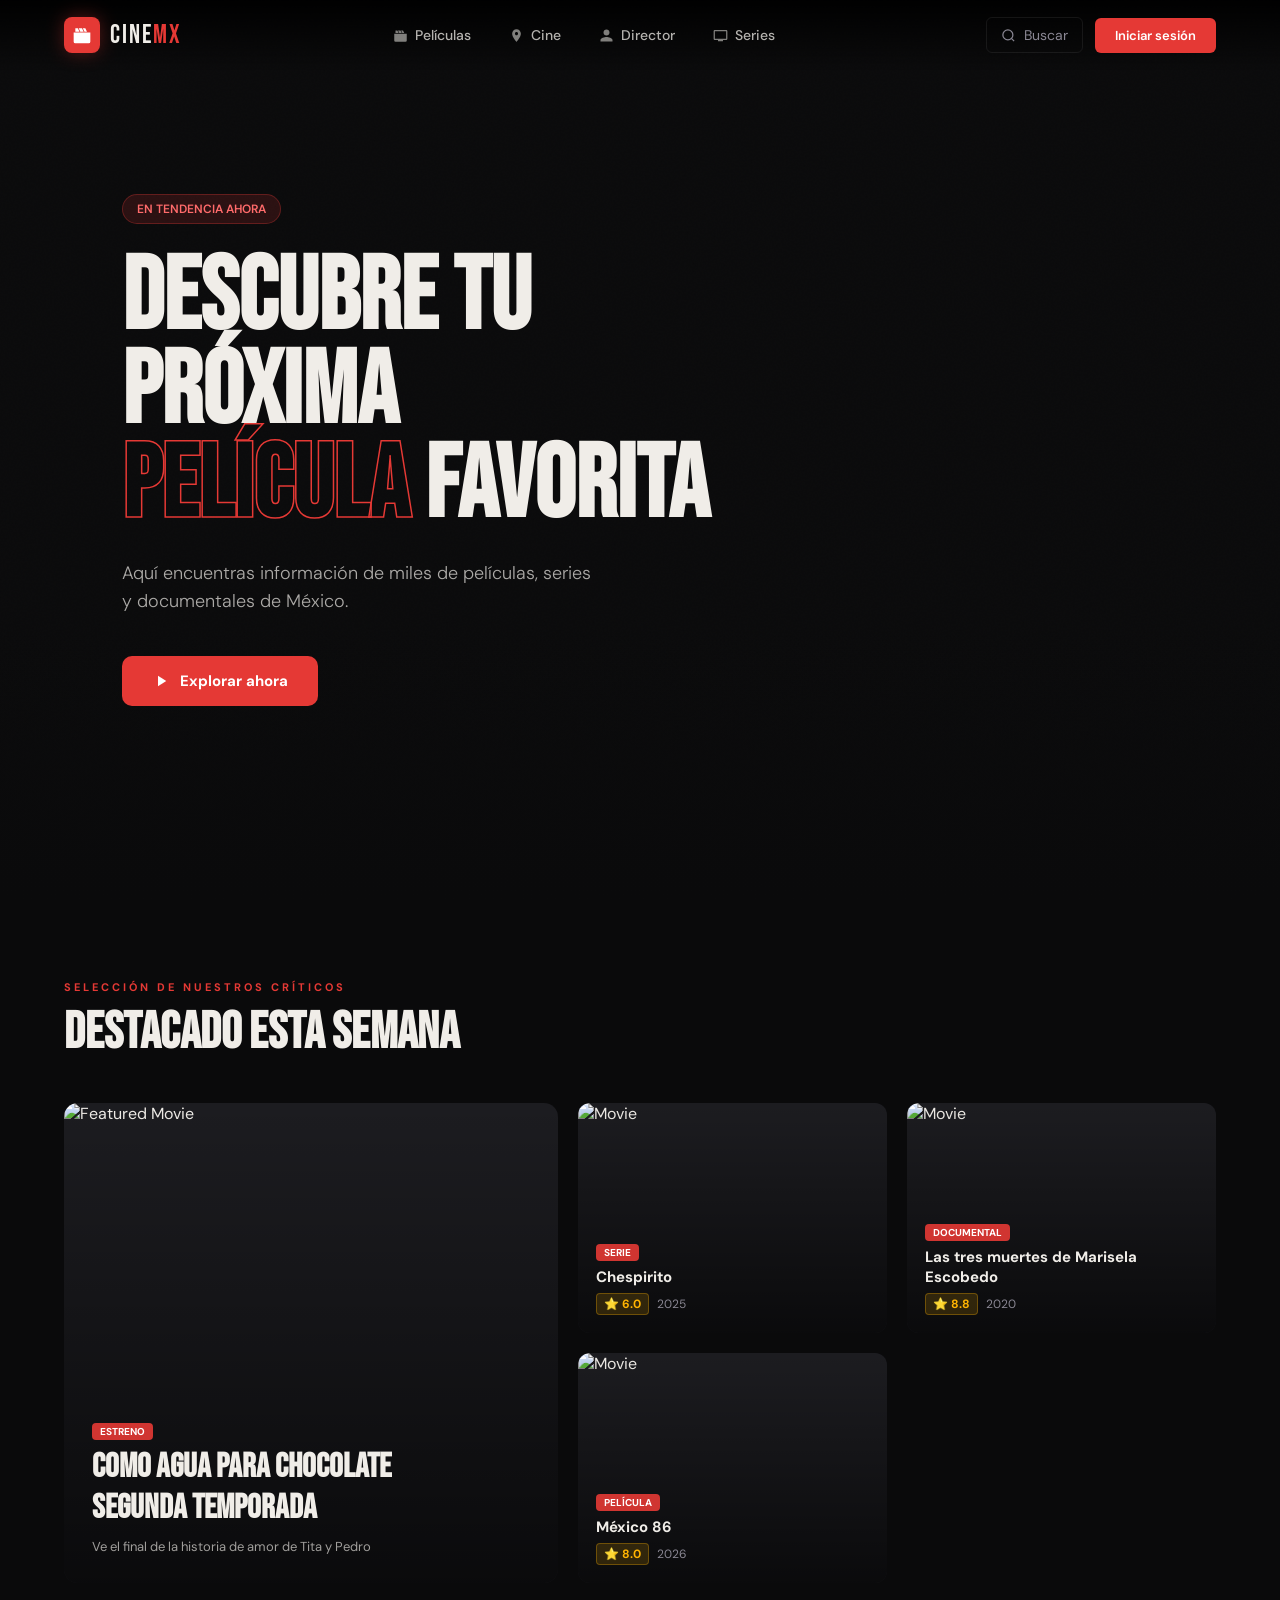
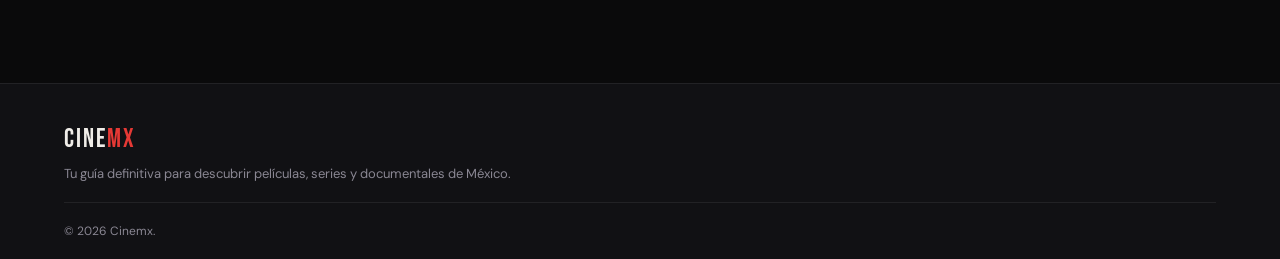
==== commit ef4b9e7d: "Reportes actualizado con grafica, ya no se pueden hacer consultas desde la pagina." ====
--- a/frontend/index.html
+++ b/frontend/index.html
@@ -1,10 +1,13 @@
 <!DOCTYPE html>
 <html lang="es">
+
 <head>
   <meta charset="UTF-8" />
   <meta name="viewport" content="width=device-width, initial-scale=1.0" />
   <title>Cinemx — Descubre tu próxima película favorita</title>
-  <link href="https://fonts.googleapis.com/css2?family=Bebas+Neue&family=DM+Sans:ital,wght@0,300;0,400;0,500;0,700;1,300&display=swap" rel="stylesheet" />
+  <link
+    href="https://fonts.googleapis.com/css2?family=Bebas+Neue&family=DM+Sans:ital,wght@0,300;0,400;0,500;0,700;1,300&display=swap"
+    rel="stylesheet" />
   <link rel="stylesheet" href="styles.css" />
   <style>
     /* ── MODAL DE SESIÓN ACTIVA ── */
@@ -18,28 +21,31 @@
       border-radius: 14px;
       padding: 18px 22px;
       width: 320px;
-      box-shadow: 0 8px 40px rgba(0,0,0,0.6), 0 0 0 1px rgba(229,57,53,0.1);
+      box-shadow: 0 8px 40px rgba(0, 0, 0, 0.6), 0 0 0 1px rgba(229, 57, 53, 0.1);
       display: flex;
       flex-direction: column;
       gap: 14px;
       transform: translateX(360px);
       opacity: 0;
-      transition: transform 0.45s cubic-bezier(.22,1,.36,1), opacity 0.35s ease;
-    }
+      transition: transform 0.45s cubic-bezier(.22, 1, .36, 1), opacity 0.35s ease;
+    }
+
     .session-toast.show {
       transform: translateX(0);
       opacity: 1;
     }
+
     .session-toast-header {
       display: flex;
       align-items: center;
       gap: 10px;
     }
+
     .session-avatar {
       width: 38px;
       height: 38px;
-      background: rgba(229,57,53,0.15);
-      border: 1.5px solid rgba(229,57,53,0.4);
+      background: rgba(229, 57, 53, 0.15);
+      border: 1.5px solid rgba(229, 57, 53, 0.4);
       border-radius: 50%;
       display: grid;
       place-items: center;
@@ -49,10 +55,12 @@
       font-family: 'DM Sans', sans-serif;
       flex-shrink: 0;
     }
+
     .session-info {
       flex: 1;
       min-width: 0;
     }
+
     .session-name {
       font-size: 14px;
       font-weight: 700;
@@ -61,6 +69,7 @@
       overflow: hidden;
       text-overflow: ellipsis;
     }
+
     .session-role {
       font-size: 11px;
       color: #ff6b6b;
@@ -69,6 +78,7 @@
       letter-spacing: 0.8px;
       margin-top: 1px;
     }
+
     .session-close-btn {
       background: none;
       border: none;
@@ -79,20 +89,27 @@
       line-height: 1;
       transition: color 0.2s;
     }
-    .session-close-btn:hover { color: #f0ede8; }
+
+    .session-close-btn:hover {
+      color: #f0ede8;
+    }
+
     .session-divider {
       height: 1px;
-      background: rgba(255,255,255,0.06);
-    }
+      background: rgba(255, 255, 255, 0.06);
+    }
+
     .session-msg {
       font-size: 13px;
       color: #8a8793;
       line-height: 1.5;
     }
+
     .session-actions {
       display: flex;
       gap: 8px;
     }
+
     .session-btn-primary {
       flex: 1;
       background: #e53935;
@@ -111,10 +128,15 @@
       gap: 6px;
       transition: background 0.2s, transform 0.15s;
     }
-    .session-btn-primary:hover { background: #f44336; transform: translateY(-1px); }
+
+    .session-btn-primary:hover {
+      background: #f44336;
+      transform: translateY(-1px);
+    }
+
     .session-btn-secondary {
       background: none;
-      border: 1px solid rgba(255,255,255,0.1);
+      border: 1px solid rgba(255, 255, 255, 0.1);
       color: #8a8793;
       border-radius: 8px;
       padding: 10px 14px;
@@ -125,11 +147,13 @@
       transition: all 0.2s;
       white-space: nowrap;
     }
-    .session-btn-secondary:hover { color: #f0ede8; border-color: rgba(255,255,255,0.2); }
-
-    /* ══════════════════════════════════════
-       SECCIÓN DE PELÍCULAS
-    ══════════════════════════════════════ */
+
+    .session-btn-secondary:hover {
+      color: #f0ede8;
+      border-color: rgba(255, 255, 255, 0.2);
+    }
+
+    
     #peliculas {
       padding: 80px 5%;
       background: var(--bg);
@@ -205,7 +229,7 @@
 
     .genre-chip:hover {
       color: var(--text);
-      border-color: rgba(255,255,255,0.18);
+      border-color: rgba(255, 255, 255, 0.18);
     }
 
     .genre-chip.active {
@@ -229,7 +253,7 @@
       background: var(--surface);
       border: 1px solid var(--border);
       cursor: pointer;
-      transition: transform 0.3s cubic-bezier(.22,1,.36,1), border-color 0.25s, box-shadow 0.3s;
+      transition: transform 0.3s cubic-bezier(.22, 1, .36, 1), border-color 0.25s, box-shadow 0.3s;
       text-decoration: none;
       display: flex;
       flex-direction: column;
@@ -238,7 +262,7 @@
     .movie-card:hover {
       transform: translateY(-6px) scale(1.01);
       border-color: rgba(229, 57, 53, 0.35);
-      box-shadow: 0 16px 48px rgba(0,0,0,0.6), 0 0 0 1px rgba(229,57,53,0.1);
+      box-shadow: 0 16px 48px rgba(0, 0, 0, 0.6), 0 0 0 1px rgba(229, 57, 53, 0.1);
     }
 
     .movie-poster {
@@ -252,7 +276,7 @@
       width: 100%;
       height: 100%;
       object-fit: cover;
-      transition: transform 0.5s cubic-bezier(.22,1,.36,1);
+      transition: transform 0.5s cubic-bezier(.22, 1, .36, 1);
       display: block;
     }
 
@@ -264,7 +288,7 @@
     .movie-overlay {
       position: absolute;
       inset: 0;
-      background: linear-gradient(0deg, rgba(10,10,11,0.97) 0%, rgba(10,10,11,0.5) 60%, transparent 100%);
+      background: linear-gradient(0deg, rgba(10, 10, 11, 0.97) 0%, rgba(10, 10, 11, 0.5) 60%, transparent 100%);
       display: flex;
       flex-direction: column;
       justify-content: flex-end;
@@ -312,9 +336,9 @@
       position: absolute;
       top: 10px;
       right: 10px;
-      background: rgba(10,10,11,0.85);
+      background: rgba(10, 10, 11, 0.85);
       backdrop-filter: blur(8px);
-      border: 1px solid rgba(255,179,0,0.3);
+      border: 1px solid rgba(255, 179, 0, 0.3);
       border-radius: 6px;
       padding: 3px 8px;
       font-size: 12px;
@@ -464,11 +488,18 @@
       animation: shimmer 1.5s infinite;
     }
 
-    .skeleton-line.short { width: 60%; }
+    .skeleton-line.short {
+      width: 60%;
+    }
 
     @keyframes shimmer {
-      0% { background-position: 200% 0; }
-      100% { background-position: -200% 0; }
+      0% {
+        background-position: 200% 0;
+      }
+
+      100% {
+        background-position: -200% 0;
+      }
     }
 
     @media (max-width: 768px) {
@@ -476,10 +507,12 @@
         flex-direction: column;
         align-items: flex-start;
       }
+
       .movies-search-wrap {
         max-width: 100%;
         width: 100%;
       }
+
       .movies-grid {
         grid-template-columns: repeat(auto-fill, minmax(150px, 1fr));
         gap: 14px;
@@ -487,9 +520,10 @@
     }
   </style>
 </head>
+
 <body>
 
-  <!-- ══ TOAST DE SESIÓN ACTIVA ══ -->
+  <!-- SESIÓN ACTIVA-->
   <div class="session-toast" id="sessionToast">
     <div class="session-toast-header">
       <div class="session-avatar" id="toastAvatar">?</div>
@@ -503,19 +537,22 @@
     <p class="session-msg">Tu sesión sigue activa. ¿Quieres ir a tu panel?</p>
     <div class="session-actions">
       <a href="dashboard.html" class="session-btn-primary">
-        <svg width="14" height="14" viewBox="0 0 24 24" fill="currentColor"><path d="M3 13h8V3H3v10zm0 8h8v-6H3v6zm10 0h8V11h-8v10zm0-18v6h8V3h-8z"/></svg>
+        <svg width="14" height="14" viewBox="0 0 24 24" fill="currentColor">
+          <path d="M3 13h8V3H3v10zm0 8h8v-6H3v6zm10 0h8V11h-8v10zm0-18v6h8V3h-8z" />
+        </svg>
         Mi Panel
       </a>
       <button class="session-btn-secondary" id="toastLogout">Cerrar sesión</button>
     </div>
   </div>
 
-  <!-- ══ NAVBAR ══ -->
+  <!-- NAVBAR  -->
   <nav id="navbar">
     <a href="#" class="nav-logo">
       <div class="logo-icon">
         <svg viewBox="0 0 24 24">
-          <path d="M4 4h3l2 4H4zm4 0h4l2 4h-4zm5 0h3l2 4h-3zM2 9h20v11a2 2 0 01-2 2H4a2 2 0 01-2-2V9zm10 3l-5 3v-6l5 3z" />
+          <path
+            d="M4 4h3l2 4H4zm4 0h4l2 4h-4zm5 0h3l2 4h-3zM2 9h20v11a2 2 0 01-2 2H4a2 2 0 01-2-2V9zm10 3l-5 3v-6l5 3z" />
         </svg>
       </div>
       <span class="logo-text">Cine<span>mx</span></span>
@@ -524,25 +561,36 @@
     <ul class="nav-links">
       <li>
         <a href="#peliculas" class="active">
-          <svg viewBox="0 0 24 24" fill="currentColor"><path d="M4 4h3l2 4H4zm4 0h4l2 4h-4zm5 0h3l2 4h-3zM2 9h20v11a2 2 0 01-2 2H4a2 2 0 01-2-2V9z" /></svg>
+          <svg viewBox="0 0 24 24" fill="currentColor">
+            <path d="M4 4h3l2 4H4zm4 0h4l2 4h-4zm5 0h3l2 4h-3zM2 9h20v11a2 2 0 01-2 2H4a2 2 0 01-2-2V9z" />
+          </svg>
           Películas
         </a>
       </li>
       <li>
         <a href="#cine">
-          <svg viewBox="0 0 24 24" fill="currentColor"><path d="M12 2C8.13 2 5 5.13 5 9c0 5.25 7 13 7 13s7-7.75 7-13c0-3.87-3.13-7-7-7zm0 9.5c-1.38 0-2.5-1.12-2.5-2.5S10.62 6.5 12 6.5s2.5 1.12 2.5 2.5S13.38 11.5 12 11.5z" /></svg>
+          <svg viewBox="0 0 24 24" fill="currentColor">
+            <path
+              d="M12 2C8.13 2 5 5.13 5 9c0 5.25 7 13 7 13s7-7.75 7-13c0-3.87-3.13-7-7-7zm0 9.5c-1.38 0-2.5-1.12-2.5-2.5S10.62 6.5 12 6.5s2.5 1.12 2.5 2.5S13.38 11.5 12 11.5z" />
+          </svg>
           Cine
         </a>
       </li>
       <li>
         <a href="#directores">
-          <svg viewBox="0 0 24 24" fill="currentColor"><path d="M12 12c2.7 0 4.8-2.1 4.8-4.8S14.7 2.4 12 2.4 7.2 4.5 7.2 7.2 9.3 12 12 12zm0 2.4c-3.2 0-9.6 1.6-9.6 4.8v2.4h19.2v-2.4c0-3.2-6.4-4.8-9.6-4.8z" /></svg>
+          <svg viewBox="0 0 24 24" fill="currentColor">
+            <path
+              d="M12 12c2.7 0 4.8-2.1 4.8-4.8S14.7 2.4 12 2.4 7.2 4.5 7.2 7.2 9.3 12 12 12zm0 2.4c-3.2 0-9.6 1.6-9.6 4.8v2.4h19.2v-2.4c0-3.2-6.4-4.8-9.6-4.8z" />
+          </svg>
           Director
         </a>
       </li>
       <li>
         <a href="#series">
-          <svg viewBox="0 0 24 24" fill="currentColor"><path d="M21 3H3c-1.1 0-2 .9-2 2v12c0 1.1.9 2 2 2h5v2h8v-2h5c1.1 0 2-.9 2-2V5c0-1.1-.9-2-2-2zm0 14H3V5h18v12z" /></svg>
+          <svg viewBox="0 0 24 24" fill="currentColor">
+            <path
+              d="M21 3H3c-1.1 0-2 .9-2 2v12c0 1.1.9 2 2 2h5v2h8v-2h5c1.1 0 2-.9 2-2V5c0-1.1-.9-2-2-2zm0 14H3V5h18v12z" />
+          </svg>
           Series
         </a>
       </li>
@@ -550,7 +598,10 @@
 
     <div class="nav-right">
       <button class="btn-search" id="searchBtn">
-        <svg viewBox="0 0 24 24" fill="none" stroke="currentColor" stroke-width="2"><circle cx="11" cy="11" r="8" /><path d="M21 21l-4.35-4.35" /></svg>
+        <svg viewBox="0 0 24 24" fill="none" stroke="currentColor" stroke-width="2">
+          <circle cx="11" cy="11" r="8" />
+          <path d="M21 21l-4.35-4.35" />
+        </svg>
         Buscar
       </button>
       <a href="login.html" class="btn-cta" id="navCta" style="text-decoration:none;">Iniciar sesión</a>
@@ -560,7 +611,7 @@
     </div>
   </nav>
 
-  <!-- ══ MOBILE MENU ══ -->
+  <!-- MOBILE MENU -->
   <div class="mobile-menu" id="mobileMenu">
     <ul>
       <li><a href="#peliculas">Películas</a></li>
@@ -569,21 +620,27 @@
       <li><a href="#series">Series</a></li>
     </ul>
     <div class="mobile-search">
-      <svg viewBox="0 0 24 24" fill="none" stroke="currentColor" stroke-width="2"><circle cx="11" cy="11" r="8" /><path d="M21 21l-4.35-4.35" /></svg>
+      <svg viewBox="0 0 24 24" fill="none" stroke="currentColor" stroke-width="2">
+        <circle cx="11" cy="11" r="8" />
+        <path d="M21 21l-4.35-4.35" />
+      </svg>
       <input type="text" placeholder="Buscar películas, series…" />
     </div>
   </div>
 
-  <!-- ══ SEARCH MODAL ══ -->
+  <!--  SEARCH MODAL -->
   <div class="search-modal" id="searchModal">
     <button class="search-close" id="searchClose">✕ Cerrar</button>
     <div class="search-input-wrap">
-      <svg viewBox="0 0 24 24" fill="none" stroke="currentColor" stroke-width="2"><circle cx="11" cy="11" r="8" /><path d="M21 21l-4.35-4.35" /></svg>
+      <svg viewBox="0 0 24 24" fill="none" stroke="currentColor" stroke-width="2">
+        <circle cx="11" cy="11" r="8" />
+        <path d="M21 21l-4.35-4.35" />
+      </svg>
       <input type="text" placeholder="Buscar películas, series, documentales…" autofocus />
     </div>
   </div>
 
-  <!-- ══ HERO ══ -->
+  <!-- HERO -->
   <section class="hero">
     <div class="hero-bg"></div>
     <div class="hero-noise"></div>
@@ -595,15 +652,18 @@
       <p>Aquí encuentras información de miles de películas, series y documentales de México.</p>
       <div class="hero-actions" style="display:flex;align-items:center;flex-wrap:wrap;gap:16px;">
         <a href="#peliculas" class="btn-primary">
-          <svg viewBox="0 0 24 24" fill="currentColor"><path d="M8 5v14l11-7z" /></svg>
+          <svg viewBox="0 0 24 24" fill="currentColor">
+            <path d="M8 5v14l11-7z" />
+          </svg>
           Explorar ahora
         </a>
-        <a href="dashboard.html" id="heroDashboardBtn" style="display:none; color:var(--red); font-size:15px; font-weight:700; text-decoration:none;">Mi Panel →</a>
+        <a href="dashboard.html" id="heroDashboardBtn"
+          style="display:none; color:var(--red); font-size:15px; font-weight:700; text-decoration:none;">Mi Panel →</a>
       </div>
     </div>
   </section>
 
-  <!-- ══ FEATURED SECTION ══ -->
+  <!-- FEATURED SECTION  -->
   <section id="featured">
     <div class="section-header">
       <div>
@@ -613,7 +673,9 @@
     </div>
     <div class="featured-grid">
       <div class="featured-main">
-        <img src="https://media.glamour.mx/photos/696175464a68449edec6eb50/1:1/w_2000,h_2000,c_limit/como-agua-para-chocolate-temporada-2.jpg" alt="Featured Movie" loading="lazy" />
+        <img
+          src="https://media.glamour.mx/photos/696175464a68449edec6eb50/1:1/w_2000,h_2000,c_limit/como-agua-para-chocolate-temporada-2.jpg"
+          alt="Featured Movie" loading="lazy" />
         <div class="card-overlay"></div>
         <div class="featured-main-info">
           <span class="card-tag">Estreno</span>
@@ -631,7 +693,9 @@
         </div>
       </div>
       <div class="featured-side">
-        <img src="https://i0.wp.com/ciudadanosenred.com.mx/wp-content/uploads/2021/07/marisela-escobedo-1.jpeg?resize=512%2C512&ssl=1" alt="Movie" loading="lazy" />
+        <img
+          src="https://i0.wp.com/ciudadanosenred.com.mx/wp-content/uploads/2021/07/marisela-escobedo-1.jpeg?resize=512%2C512&ssl=1"
+          alt="Movie" loading="lazy" />
         <div class="card-overlay"></div>
         <div class="featured-side-info">
           <span class="card-tag">Documental</span>
@@ -640,7 +704,8 @@
         </div>
       </div>
       <div class="featured-side">
-        <img src="https://media.vogue.mx/photos/6974ece86d86dbffd96af425/2:3/w_2560%2Cc_limit/mundial-86-netflix.jpg" alt="Movie" loading="lazy" />
+        <img src="https://media.vogue.mx/photos/6974ece86d86dbffd96af425/2:3/w_2560%2Cc_limit/mundial-86-netflix.jpg"
+          alt="Movie" loading="lazy" />
         <div class="card-overlay"></div>
         <div class="featured-side-info">
           <span class="card-tag">Película</span>
@@ -651,32 +716,27 @@
     </div>
   </section>
 
-  <!-- ══════════════════════════════════════════
-       SECCIÓN DE PELÍCULAS — CATÁLOGO COMPLETO
-       ══════════════════════════════════════════ -->
-  <section id="peliculas">
+  <!-- SECCIÓN DE PELÍCULAS — CATÁLOGO -->
+  <!-- <section id="peliculas">
     <div class="section-header" style="margin-bottom: 0;">
       <div>
         <div class="section-label">Catálogo completo</div>
         <h2 class="section-title">Todas las Películas</h2>
       </div>
-    </div>
-
-    <!-- Controles: búsqueda + filtros de género -->
-    <div class="movies-controls">
+    </div> -->
+
+    <!-- Controles: búsqueda filtros de género -->
+    <!-- <div class="movies-controls">
       <div class="movies-search-wrap">
         <svg viewBox="0 0 24 24" fill="none" stroke="currentColor" stroke-width="2">
-          <circle cx="11" cy="11" r="8"/><path d="M21 21l-4.35-4.35"/>
+          <circle cx="11" cy="11" r="8" />
+          <path d="M21 21l-4.35-4.35" />
         </svg>
-        <input
-          type="text"
-          class="movies-search-input"
-          id="moviesSearch"
-          placeholder="Buscar por título, director, año..."
-        />
-      </div>
-
-      <div class="genre-filters" id="genreFilters">
+        <input type="text" class="movies-search-input" id="moviesSearch"
+          placeholder="Buscar por título, director, año..." />
+      </div> -->
+
+      <!-- <div class="genre-filters" id="genreFilters">
         <button class="genre-chip active" data-genre="all">Todos</button>
         <button class="genre-chip" data-genre="Drama">Drama</button>
         <button class="genre-chip" data-genre="Comedia">Comedia</button>
@@ -684,18 +744,18 @@
         <button class="genre-chip" data-genre="Documental">Documental</button>
         <button class="genre-chip" data-genre="Acción">Acción</button>
         <button class="genre-chip" data-genre="Romance">Romance</button>
-      </div>
+      </div> -->
     </div>
 
     <p class="movies-count" id="moviesCount"></p>
 
     <!-- Grid de tarjetas -->
     <div class="movies-grid" id="moviesGrid">
-      <!-- Las tarjetas se inyectan con JS -->
+      <!-- se inyectan con JS -->
     </div>
   </section>
 
-  <!-- ══ FOOTER ══ -->
+  <!-- Footer -->
   <footer>
     <div class="footer-top">
       <div class="footer-brand">
@@ -712,30 +772,30 @@
 
   <script src="script.js"></script>
 
-  <!-- ══ SESIÓN ══ -->
+  <!-- Sesion-->
   <script>
-    (function() {
+    (function () {
       var session = sessionStorage.getItem('cinehub_session');
       if (!session) return;
       try {
         var user = JSON.parse(session);
-        var roleLabels = { aficionado:'Aficionado', critico:'Crítico', reportero:'Reportero', director:'Director' };
+        var roleLabels = { aficionado: 'Aficionado', critico: 'Crítico', reportero: 'Reportero', director: 'Director' };
         var heroBtn = document.getElementById('heroDashboardBtn');
         if (heroBtn) heroBtn.style.display = 'inline-flex';
         var navCta = document.getElementById('navCta');
         if (navCta) { navCta.textContent = 'Mi Panel'; navCta.href = 'dashboard.html'; }
         var toastAvatar = document.getElementById('toastAvatar');
-        var toastName   = document.getElementById('toastName');
-        var toastRole   = document.getElementById('toastRole');
+        var toastName = document.getElementById('toastName');
+        var toastRole = document.getElementById('toastRole');
         if (toastAvatar) toastAvatar.textContent = (user.name || 'U')[0].toUpperCase();
-        if (toastName)   toastName.textContent = user.name + ' ' + (user.lastName || '');
-        if (toastRole)   toastRole.textContent = roleLabels[user.role] || user.role;
+        if (toastName) toastName.textContent = user.name + ' ' + (user.lastName || '');
+        if (toastRole) toastRole.textContent = roleLabels[user.role] || user.role;
         var toast = document.getElementById('sessionToast');
-        setTimeout(function() { if (toast) toast.classList.add('show'); }, 600);
+        setTimeout(function () { if (toast) toast.classList.add('show'); }, 600);
         var closeBtn = document.getElementById('toastClose');
-        if (closeBtn) closeBtn.addEventListener('click', function() { toast.classList.remove('show'); });
+        if (closeBtn) closeBtn.addEventListener('click', function () { toast.classList.remove('show'); });
         var logoutBtn = document.getElementById('toastLogout');
-        if (logoutBtn) logoutBtn.addEventListener('click', function() {
+        if (logoutBtn) logoutBtn.addEventListener('click', function () {
           sessionStorage.removeItem('cinehub_session');
           toast.classList.remove('show');
           var cta = document.getElementById('navCta');
@@ -743,261 +803,235 @@
           var hBtn = document.getElementById('heroDashboardBtn');
           if (hBtn) hBtn.style.display = 'none';
         });
-      } catch(e) { sessionStorage.removeItem('cinehub_session'); }
+      } catch (e) { sessionStorage.removeItem('cinehub_session'); }
     })();
   </script>
 
   <!-- ══ CATÁLOGO DE PELÍCULAS ══ -->
   <script>
-  (function() {
-
-    // ════════════════════════════════════════════════════════════════
-    //  DATOS MOCK — reemplazar por fetch() a tu API cuando conectes BD
-    //
-    //  Estructura esperada de la BD:
-    //  { id, titulo, director, anio, genero, rating, duracion,
-    //    sinopsis, portada_url }
-    // ════════════════════════════════════════════════════════════════
-    var MOCK_MOVIES = [
-      {
-        id: 1,
-        titulo: 'Roma',
-        director: 'Alfonso Cuarón',
-        anio: 2018,
-        genero: 'Drama',
-        rating: 8.7,
-        duracion: '135 min',
-        sinopsis: 'La vida de una familia de clase media en la Ciudad de México a principios de los años 70, vista a través de los ojos de su empleada doméstica.',
-        portada_url: 'https://m.media-amazon.com/images/M/MV5BMTU2NjA1ODgzMF5BMl5BanBnXkFtZTgwMTM2NTI1NjM@._V1_FMjpg_UX800_.jpg'
-      },
-      {
-        id: 2,
-        titulo: 'Y tu mamá también',
-        director: 'Alfonso Cuarón',
-        anio: 2001,
-        genero: 'Drama',
-        rating: 7.7,
-        duracion: '106 min',
-        sinopsis: 'Dos adolescentes mexicanos y una mujer española recorren el país en busca de una playa paradisíaca durante un viaje de verano lleno de revelaciones.',
-        portada_url: 'https://m.media-amazon.com/images/M/MV5BNjA5MTI3MDEtNzYxNS00YzFiLTlmMWMtZDc5ZWM1ZDM3ZTgzXkEyXkFqcGc@._V1_FMjpg_UX800_.jpg'
-      },
-      {
-        id: 3,
-        titulo: 'Amores Perros',
-        director: 'Alejandro González Iñárritu',
-        anio: 2000,
-        genero: 'Thriller',
-        rating: 8.0,
-        duracion: '154 min',
-        sinopsis: 'Tres historias entrelazadas por un brutal accidente de tránsito en la Ciudad de México que revelan el amor, la traición y la redención.',
-        portada_url: 'https://m.media-amazon.com/images/M/MV5BZTFlMDU2YmYtZmMzZS00NzBhLTk1ZjQtMzVhOWY1Y2FiMjU2XkEyXkFqcGc@._V1_FMjpg_UX800_.jpg'
-      },
-      {
-        id: 4,
-        titulo: 'El laberinto del fauno',
-        director: 'Guillermo del Toro',
-        anio: 2006,
-        genero: 'Drama',
-        rating: 8.2,
-        duracion: '118 min',
-        sinopsis: 'En la España de la posguerra, una niña descubre un laberinto mágico habitado por criaturas fantásticas mientras escapa de la brutalidad de su padrastro.',
-        portada_url: 'https://m.media-amazon.com/images/M/MV5BYzFjMThiMWQtYmVlNy00MDc0LTk1ZWEtNGU4YTNiMjhkZGEzXkEyXkFqcGc@._V1_FMjpg_UX800_.jpg'
-      },
-      {
-        id: 5,
-        titulo: 'Nosotros los Nobles',
-        director: 'Gary Alazraki',
-        anio: 2013,
-        genero: 'Comedia',
-        rating: 7.3,
-        duracion: '106 min',
-        sinopsis: 'Un millonario decide dar una lección a sus hijos malcriados haciéndoles creer que han perdido toda su fortuna.',
-        portada_url: 'https://m.media-amazon.com/images/M/MV5BZjYwM2VkZGQtNGM2ZC00YTVmLWI4ZGItMzdkMjlmZWVlNDFlXkEyXkFqcGc@._V1_FMjpg_UX800_.jpg'
-      },
-      {
-        id: 6,
-        titulo: 'Birdman',
-        director: 'Alejandro González Iñárritu',
-        anio: 2014,
-        genero: 'Drama',
-        rating: 7.7,
-        duracion: '119 min',
-        sinopsis: 'Un actor famoso por interpretar a un superhéroe trata de resucitar su carrera produciendo una obra de teatro en Broadway.',
-        portada_url: 'https://m.media-amazon.com/images/M/MV5BODAzNDMxZTgtMDQ1OS00MWFiLWE0ZmQtYjFlZWI5ZjBkYjE2XkEyXkFqcGc@._V1_FMjpg_UX800_.jpg'
-      },
-      {
-        id: 7,
-        titulo: 'Las tres muertes de Marisela Escobedo',
-        director: 'Carlos Pérez Osorio',
-        anio: 2020,
-        genero: 'Documental',
-        rating: 8.8,
-        duracion: '91 min',
-        sinopsis: 'El caso de Marisela Escobedo, una madre que buscó justicia por el feminicidio de su hija en Ciudad Juárez, hasta las últimas consecuencias.',
-        portada_url: 'https://i0.wp.com/ciudadanosenred.com.mx/wp-content/uploads/2021/07/marisela-escobedo-1.jpeg?resize=512%2C512&ssl=1'
-      },
-      {
-        id: 8,
-        titulo: 'Desierto',
-        director: 'Jonás Cuarón',
-        anio: 2015,
-        genero: 'Acción',
-        rating: 6.4,
-        duracion: '88 min',
-        sinopsis: 'Un grupo de inmigrantes es cazado por un hombre armado mientras cruza la frontera entre México y Estados Unidos.',
-        portada_url: 'https://m.media-amazon.com/images/M/MV5BYzNkZGNmNjgtNDE4Yy00NDU2LThjZTQtMzFhZWRiZGY5NmU5XkEyXkFqcGc@._V1_FMjpg_UX800_.jpg'
-      },
-      {
-        id: 9,
-        titulo: 'Coco',
-        director: 'Lee Unkrich',
-        anio: 2017,
-        genero: 'Drama',
-        rating: 8.4,
-        duracion: '105 min',
-        sinopsis: 'Un joven que sueña con ser músico viaja accidentalmente a la Tierra de los Muertos y descubre los secretos de su familia.',
-        portada_url: 'https://m.media-amazon.com/images/M/MV5BYjQ5NjM0Y2YtNjZkNC00ZDhkLWJjMWItN2QyNzFkMDE3ZjAxXkEyXkFqcGc@._V1_FMjpg_UX800_.jpg'
-      },
-      {
-        id: 10,
-        titulo: 'Como agua para chocolate',
-        director: 'Alfonso Arau',
-        anio: 1992,
-        genero: 'Romance',
-        rating: 7.2,
-        duracion: '105 min',
-        sinopsis: 'Tita, la menor de tres hijas, está prohibida de casarse por tradición familiar. Su amor imposible con Pedro queda sellado para siempre a través de la cocina.',
-        portada_url: 'https://m.media-amazon.com/images/M/MV5BYjZmZTViYTEtY2MxNy00N2QxLTlmNDAtZmFiNzNlOGU2YmE0XkEyXkFqcGc@._V1_FMjpg_UX800_.jpg'
-      },
-      {
-        id: 11,
-        titulo: 'El Infierno',
-        director: 'Luis Estrada',
-        anio: 2010,
-        genero: 'Comedia',
-        rating: 7.9,
-        duracion: '144 min',
-        sinopsis: 'Un migrante deportado de Estados Unidos regresa a su pueblo natal y termina involucrado en el narcotráfico en esta sátira negra de México.',
-        portada_url: 'https://m.media-amazon.com/images/M/MV5BMjI5OTMxNjQ1M15BMl5BanBnXkFtZTcwMjc2MzEzNA@@._V1_FMjpg_UX800_.jpg'
-      },
-      {
-        id: 12,
-        titulo: 'Güeros',
-        director: 'Alonso Ruizpalacios',
-        anio: 2014,
-        genero: 'Drama',
-        rating: 7.2,
-        duracion: '106 min',
-        sinopsis: 'Dos hermanos capitalinos salen a buscar a un músico legendario de los años 60 durante una huelga universitaria en el DF.',
-        portada_url: 'https://m.media-amazon.com/images/M/MV5BMTkwNzc2MDgxMl5BMl5BanBnXkFtZTgwNzk1ODA2MjE@._V1_FMjpg_UX800_.jpg'
-      }
-    ];
-
-    // ════════════════════════════════════════════════════════════════
-    //  Estado del filtro
-    // ════════════════════════════════════════════════════════════════
-    var currentGenre  = 'all';
-    var currentSearch = '';
-
-    // ════════════════════════════════════════════════════════════════
-    //  Renderizado de tarjetas
-    // ════════════════════════════════════════════════════════════════
-    function renderMovies(movies) {
-      var grid  = document.getElementById('moviesGrid');
-      var count = document.getElementById('moviesCount');
-
-      count.innerHTML = 'Mostrando <strong>' + movies.length + '</strong> película' + (movies.length !== 1 ? 's' : '');
-
-      if (movies.length === 0) {
-        grid.innerHTML = '<div class="movies-empty">'
-          + '<svg viewBox="0 0 24 24" fill="none" stroke="currentColor" stroke-width="1.5"><path stroke-linecap="round" stroke-linejoin="round" d="M15.182 16.318A4.486 4.486 0 0012.016 15a4.486 4.486 0 00-3.198 1.318M21 12a9 9 0 11-18 0 9 9 0 0118 0zM9.75 9.75c0 .414-.168.75-.375.75S9 10.164 9 9.75 9.168 9 9.375 9s.375.336.375.75zm-.375 0h.008v.015h-.008V9.75zm5.625 0c0 .414-.168.75-.375.75s-.375-.336-.375-.75.168-.75.375-.75.375.336.375.75zm-.375 0h.008v.015h-.008V9.75z"/></svg>'
-          + '<h3>No se encontraron películas</h3>'
-          + '<p>Intenta con otro término o género.</p>'
-          + '</div>';
-        return;
-      }
-
-      grid.innerHTML = movies.map(function(movie) {
-        var stars = movie.rating >= 8 ? '⭐' : '';
-        return '<div class="movie-card" data-id="' + movie.id + '">'
-          + '<div class="movie-poster">'
-          + (movie.portada_url
+    (function () {
+
+      var MOCK_MOVIES = [
+        {
+          id: 1,
+          titulo: 'Roma',
+          director: 'Alfonso Cuarón',
+          anio: 2018,
+          genero: 'Drama',
+          rating: 8.7,
+          duracion: '135 min',
+          sinopsis: 'La vida de una familia de clase media en la Ciudad de México a principios de los años 70, vista a través de los ojos de su empleada doméstica.',
+          portada_url: 'https://m.media-amazon.com/images/M/MV5BMTU2NjA1ODgzMF5BMl5BanBnXkFtZTgwMTM2NTI1NjM@._V1_FMjpg_UX800_.jpg'
+        },
+        {
+          id: 2,
+          titulo: 'Y tu mamá también',
+          director: 'Alfonso Cuarón',
+          anio: 2001,
+          genero: 'Drama',
+          rating: 7.7,
+          duracion: '106 min',
+          sinopsis: 'Dos adolescentes mexicanos y una mujer española recorren el país en busca de una playa paradisíaca durante un viaje de verano lleno de revelaciones.',
+          portada_url: 'https://m.media-amazon.com/images/M/MV5BNjA5MTI3MDEtNzYxNS00YzFiLTlmMWMtZDc5ZWM1ZDM3ZTgzXkEyXkFqcGc@._V1_FMjpg_UX800_.jpg'
+        },
+        {
+          id: 3,
+          titulo: 'Amores Perros',
+          director: 'Alejandro González Iñárritu',
+          anio: 2000,
+          genero: 'Thriller',
+          rating: 8.0,
+          duracion: '154 min',
+          sinopsis: 'Tres historias entrelazadas por un brutal accidente de tránsito en la Ciudad de México que revelan el amor, la traición y la redención.',
+          portada_url: 'https://m.media-amazon.com/images/M/MV5BZTFlMDU2YmYtZmMzZS00NzBhLTk1ZjQtMzVhOWY1Y2FiMjU2XkEyXkFqcGc@._V1_FMjpg_UX800_.jpg'
+        },
+        {
+          id: 4,
+          titulo: 'El laberinto del fauno',
+          director: 'Guillermo del Toro',
+          anio: 2006,
+          genero: 'Drama',
+          rating: 8.2,
+          duracion: '118 min',
+          sinopsis: 'En la España de la posguerra, una niña descubre un laberinto mágico habitado por criaturas fantásticas mientras escapa de la brutalidad de su padrastro.',
+          portada_url: 'https://m.media-amazon.com/images/M/MV5BYzFjMThiMWQtYmVlNy00MDc0LTk1ZWEtNGU4YTNiMjhkZGEzXkEyXkFqcGc@._V1_FMjpg_UX800_.jpg'
+        },
+        {
+          id: 5,
+          titulo: 'Nosotros los Nobles',
+          director: 'Gary Alazraki',
+          anio: 2013,
+          genero: 'Comedia',
+          rating: 7.3,
+          duracion: '106 min',
+          sinopsis: 'Un millonario decide dar una lección a sus hijos malcriados haciéndoles creer que han perdido toda su fortuna.',
+          portada_url: 'https://m.media-amazon.com/images/M/MV5BZjYwM2VkZGQtNGM2ZC00YTVmLWI4ZGItMzdkMjlmZWVlNDFlXkEyXkFqcGc@._V1_FMjpg_UX800_.jpg'
+        },
+        {
+          id: 6,
+          titulo: 'Birdman',
+          director: 'Alejandro González Iñárritu',
+          anio: 2014,
+          genero: 'Drama',
+          rating: 7.7,
+          duracion: '119 min',
+          sinopsis: 'Un actor famoso por interpretar a un superhéroe trata de resucitar su carrera produciendo una obra de teatro en Broadway.',
+          portada_url: 'https://m.media-amazon.com/images/M/MV5BODAzNDMxZTgtMDQ1OS00MWFiLWE0ZmQtYjFlZWI5ZjBkYjE2XkEyXkFqcGc@._V1_FMjpg_UX800_.jpg'
+        },
+        {
+          id: 7,
+          titulo: 'Las tres muertes de Marisela Escobedo',
+          director: 'Carlos Pérez Osorio',
+          anio: 2020,
+          genero: 'Documental',
+          rating: 8.8,
+          duracion: '91 min',
+          sinopsis: 'El caso de Marisela Escobedo, una madre que buscó justicia por el feminicidio de su hija en Ciudad Juárez, hasta las últimas consecuencias.',
+          portada_url: 'https://i0.wp.com/ciudadanosenred.com.mx/wp-content/uploads/2021/07/marisela-escobedo-1.jpeg?resize=512%2C512&ssl=1'
+        },
+        {
+          id: 8,
+          titulo: 'Desierto',
+          director: 'Jonás Cuarón',
+          anio: 2015,
+          genero: 'Acción',
+          rating: 6.4,
+          duracion: '88 min',
+          sinopsis: 'Un grupo de inmigrantes es cazado por un hombre armado mientras cruza la frontera entre México y Estados Unidos.',
+          portada_url: 'https://m.media-amazon.com/images/M/MV5BYzNkZGNmNjgtNDE4Yy00NDU2LThjZTQtMzFhZWRiZGY5NmU5XkEyXkFqcGc@._V1_FMjpg_UX800_.jpg'
+        },
+        {
+          id: 9,
+          titulo: 'Coco',
+          director: 'Lee Unkrich',
+          anio: 2017,
+          genero: 'Drama',
+          rating: 8.4,
+          duracion: '105 min',
+          sinopsis: 'Un joven que sueña con ser músico viaja accidentalmente a la Tierra de los Muertos y descubre los secretos de su familia.',
+          portada_url: 'https://m.media-amazon.com/images/M/MV5BYjQ5NjM0Y2YtNjZkNC00ZDhkLWJjMWItN2QyNzFkMDE3ZjAxXkEyXkFqcGc@._V1_FMjpg_UX800_.jpg'
+        },
+        {
+          id: 10,
+          titulo: 'Como agua para chocolate',
+          director: 'Alfonso Arau',
+          anio: 1992,
+          genero: 'Romance',
+          rating: 7.2,
+          duracion: '105 min',
+          sinopsis: 'Tita, la menor de tres hijas, está prohibida de casarse por tradición familiar. Su amor imposible con Pedro queda sellado para siempre a través de la cocina.',
+          portada_url: 'https://m.media-amazon.com/images/M/MV5BYjZmZTViYTEtY2MxNy00N2QxLTlmNDAtZmFiNzNlOGU2YmE0XkEyXkFqcGc@._V1_FMjpg_UX800_.jpg'
+        },
+        {
+          id: 11,
+          titulo: 'El Infierno',
+          director: 'Luis Estrada',
+          anio: 2010,
+          genero: 'Comedia',
+          rating: 7.9,
+          duracion: '144 min',
+          sinopsis: 'Un migrante deportado de Estados Unidos regresa a su pueblo natal y termina involucrado en el narcotráfico en esta sátira negra de México.',
+          portada_url: 'https://m.media-amazon.com/images/M/MV5BMjI5OTMxNjQ1M15BMl5BanBnXkFtZTcwMjc2MzEzNA@@._V1_FMjpg_UX800_.jpg'
+        },
+        {
+          id: 12,
+          titulo: 'Güeros',
+          director: 'Alonso Ruizpalacios',
+          anio: 2014,
+          genero: 'Drama',
+          rating: 7.2,
+          duracion: '106 min',
+          sinopsis: 'Dos hermanos capitalinos salen a buscar a un músico legendario de los años 60 durante una huelga universitaria en el DF.',
+          portada_url: 'https://m.media-amazon.com/images/M/MV5BMTkwNzc2MDgxMl5BMl5BanBnXkFtZTgwNzk1ODA2MjE@._V1_FMjpg_UX800_.jpg'
+        }
+      ];
+
+      //  Estado del filtro
+      var currentGenre = 'all';
+      var currentSearch = '';
+
+      //  Renderizado de tarjetas
+      function renderMovies(movies) {
+        var grid = document.getElementById('moviesGrid');
+        var count = document.getElementById('moviesCount');
+
+        count.innerHTML = 'Mostrando <strong>' + movies.length + '</strong> película' + (movies.length !== 1 ? 's' : '');
+
+        if (movies.length === 0) {
+          grid.innerHTML = '<div class="movies-empty">'
+            + '<svg viewBox="0 0 24 24" fill="none" stroke="currentColor" stroke-width="1.5"><path stroke-linecap="round" stroke-linejoin="round" d="M15.182 16.318A4.486 4.486 0 0012.016 15a4.486 4.486 0 00-3.198 1.318M21 12a9 9 0 11-18 0 9 9 0 0118 0zM9.75 9.75c0 .414-.168.75-.375.75S9 10.164 9 9.75 9.168 9 9.375 9s.375.336.375.75zm-.375 0h.008v.015h-.008V9.75zm5.625 0c0 .414-.168.75-.375.75s-.375-.336-.375-.75.168-.75.375-.75.375.336.375.75zm-.375 0h.008v.015h-.008V9.75z"/></svg>'
+            + '<h3>No se encontraron películas</h3>'
+            + '<p>Intenta con otro término o género.</p>'
+            + '</div>';
+          return;
+        }
+
+        grid.innerHTML = movies.map(function (movie) {
+          var stars = movie.rating >= 8 ? '⭐' : '';
+          return '<div class="movie-card" data-id="' + movie.id + '">'
+            + '<div class="movie-poster">'
+            + (movie.portada_url
               ? '<img src="' + movie.portada_url + '" alt="' + movie.titulo + '" loading="lazy" onerror="this.parentElement.innerHTML=\'<div class=movie-poster-placeholder><svg viewBox=\\\'0 0 24 24\\\' fill=\\\'none\\\' stroke=\\\'currentColor\\\' stroke-width=\\\'1.5\\\'><path d=\\\'M4 4h3l2 4H4zm4 0h4l2 4h-4zm5 0h3l2 4h-3zM2 9h20v11a2 2 0 01-2 2H4a2 2 0 01-2-2V9z\\\'/></svg><span>Sin imagen</span></div>\'" />'
               : '<div class="movie-poster-placeholder"><svg viewBox="0 0 24 24" fill="none" stroke="currentColor" stroke-width="1.5"><path d="M4 4h3l2 4H4zm4 0h4l2 4h-4zm5 0h3l2 4h-3zM2 9h20v11a2 2 0 01-2 2H4a2 2 0 01-2-2V9z"/></svg><span>Sin imagen</span></div>')
-          + '<div class="movie-genre-badge">' + movie.genero + '</div>'
-          + '<div class="movie-rating-badge">⭐ ' + movie.rating.toFixed(1) + '</div>'
-          + '<div class="movie-overlay">'
-          + '<p class="movie-overlay-synopsis">' + movie.sinopsis + '</p>'
-          + '</div>'
-          + '</div>'
-          + '<div class="movie-info">'
-          + '<div class="movie-title">' + movie.titulo + '</div>'
-          + '<div class="movie-meta">'
-          + '<span>' + movie.anio + '</span>'
-          + '<span class="movie-meta-dot"></span>'
-          + '<span>' + movie.duracion + '</span>'
-          + '<span class="movie-meta-dot"></span>'
-          + '<span style="color:var(--muted);white-space:nowrap;overflow:hidden;text-overflow:ellipsis;max-width:80px;">' + movie.director + '</span>'
-          + '</div>'
-          + '</div>'
-          + '</div>';
-      }).join('');
-    }
-
-    // ════════════════════════════════════════════════════════════════
-    //  Filtrado
-    // ════════════════════════════════════════════════════════════════
-    function applyFilters() {
-      var filtered = MOCK_MOVIES.filter(function(m) {
-        var matchGenre  = currentGenre === 'all' || m.genero === currentGenre;
-        var q           = currentSearch.toLowerCase();
-        var matchSearch = !q
-          || m.titulo.toLowerCase().includes(q)
-          || m.director.toLowerCase().includes(q)
-          || String(m.anio).includes(q)
-          || m.genero.toLowerCase().includes(q);
-        return matchGenre && matchSearch;
+            + '<div class="movie-genre-badge">' + movie.genero + '</div>'
+            + '<div class="movie-rating-badge">⭐ ' + movie.rating.toFixed(1) + '</div>'
+            + '<div class="movie-overlay">'
+            + '<p class="movie-overlay-synopsis">' + movie.sinopsis + '</p>'
+            + '</div>'
+            + '</div>'
+            + '<div class="movie-info">'
+            + '<div class="movie-title">' + movie.titulo + '</div>'
+            + '<div class="movie-meta">'
+            + '<span>' + movie.anio + '</span>'
+            + '<span class="movie-meta-dot"></span>'
+            + '<span>' + movie.duracion + '</span>'
+            + '<span class="movie-meta-dot"></span>'
+            + '<span style="color:var(--muted);white-space:nowrap;overflow:hidden;text-overflow:ellipsis;max-width:80px;">' + movie.director + '</span>'
+            + '</div>'
+            + '</div>'
+            + '</div>';
+        }).join('');
+      }
+
+      //  Filtrado
+      function applyFilters() {
+        var filtered = MOCK_MOVIES.filter(function (m) {
+          var matchGenre = currentGenre === 'all' || m.genero === currentGenre;
+          var q = currentSearch.toLowerCase();
+          var matchSearch = !q
+            || m.titulo.toLowerCase().includes(q)
+            || m.director.toLowerCase().includes(q)
+            || String(m.anio).includes(q)
+            || m.genero.toLowerCase().includes(q);
+          return matchGenre && matchSearch;
+        });
+        renderMovies(filtered);
+      }
+
+      //  Eventos
+      document.getElementById('genreFilters').addEventListener('click', function (e) {
+        var chip = e.target.closest('.genre-chip');
+        if (!chip) return;
+        document.querySelectorAll('.genre-chip').forEach(function (c) { c.classList.remove('active'); });
+        chip.classList.add('active');
+        currentGenre = chip.dataset.genre;
+        applyFilters();
       });
-      renderMovies(filtered);
-    }
-
-    // ════════════════════════════════════════════════════════════════
-    //  Eventos
-    // ════════════════════════════════════════════════════════════════
-    document.getElementById('genreFilters').addEventListener('click', function(e) {
-      var chip = e.target.closest('.genre-chip');
-      if (!chip) return;
-      document.querySelectorAll('.genre-chip').forEach(function(c) { c.classList.remove('active'); });
-      chip.classList.add('active');
-      currentGenre = chip.dataset.genre;
+
+      var searchInput = document.getElementById('moviesSearch');
+      var searchDebounce;
+      searchInput.addEventListener('input', function () {
+        clearTimeout(searchDebounce);
+        searchDebounce = setTimeout(function () {
+          currentSearch = searchInput.value.trim();
+          applyFilters();
+        }, 250);
+      });
       applyFilters();
-    });
-
-    var searchInput = document.getElementById('moviesSearch');
-    var searchDebounce;
-    searchInput.addEventListener('input', function() {
-      clearTimeout(searchDebounce);
-      searchDebounce = setTimeout(function() {
-        currentSearch = searchInput.value.trim();
-        applyFilters();
-      }, 250);
-    });
-
-    // ════════════════════════════════════════════════════════════════
-    //  Iniciar con todos los datos
-    //
-    //  CUANDO CONECTES LA BD, reemplaza esta línea:
-    //    applyFilters();
-    //  por algo como:
-    //    fetchMoviesFromAPI().then(function(data) {
-    //      MOCK_MOVIES = data;
-    //      applyFilters();
-    //    });
-    // ════════════════════════════════════════════════════════════════
-    applyFilters();
-
-  })();
+
+    })();
   </script>
 
 </body>
-</html>
+
+</html>
--- a/frontend/styles.css
+++ b/frontend/styles.css
@@ -30,12 +30,12 @@
   cursor: default;
 }
 
-/* ── SCROLLBAR ── */
+/*  SCROLLBAR  */
 ::-webkit-scrollbar { width: 6px; }
 ::-webkit-scrollbar-track { background: var(--bg); }
 ::-webkit-scrollbar-thumb { background: var(--red-dark); border-radius: 3px; }
 
-/* ── NAVBAR ── */
+/*  NAVBAR  */
 nav {
   position: fixed;
   top: 0; left: 0; right: 0;
@@ -105,7 +105,7 @@
 .hamburger { display: none; flex-direction: column; gap: 5px; background: none; border: none; cursor: pointer; padding: 8px; }
 .hamburger span { display: block; width: 22px; height: 2px; background: var(--text); border-radius: 2px; }
 
-/* ── HERO ── */
+/* HERO */
 .hero { position: relative; min-height: 100vh; display: flex; align-items: center; overflow: hidden; }
 .hero-bg {
   position: absolute; inset: 0;
@@ -138,13 +138,13 @@
 .btn-primary:hover { background: #f44336; transform: translateY(-2px); }
 .btn-primary svg { width: 18px; height: 18px; }
 
-/* ── SECTIONS BASE ── */
+/* SECTIONS BASE  */
 section { padding: 80px 5%; }
 .section-header { margin-bottom: 40px; }
 .section-label { font-size: 11px; font-weight: 700; letter-spacing: 3px; text-transform: uppercase; color: var(--red); margin-bottom: 8px; }
 .section-title { font-family: 'Bebas Neue', sans-serif; font-size: clamp(32px, 4vw, 52px); color: var(--text); }
 
-/* ── FEATURED GRID ── */
+/* FEATURED GRID  */
 .featured-grid { display: grid; grid-template-columns: 1.6fr 1fr 1fr; grid-template-rows: auto auto; gap: 20px; }
 .card-overlay { position: absolute; inset: 0; background: linear-gradient(0deg, rgba(0, 0, 0, 0.9) 0%, transparent 100%); opacity: 0.7; transition: opacity 0.35s; }
 .card-tag { display: inline-block; font-size: 10px; font-weight: 700; text-transform: uppercase; background: rgba(229, 57, 53, 0.9); color: white; padding: 2px 8px; border-radius: 4px; margin-bottom: 6px; }
@@ -164,7 +164,7 @@
 .featured-side-info { position: absolute; bottom: 0; left: 0; right: 0; padding: 18px; }
 .featured-side-info h4 { font-size: 15px; font-weight: 700; margin-bottom: 6px; }
 
-/* ── MODALS & MENUS ── */
+/* MODALS & MENUS */
 .search-modal {
   position: fixed; inset: 0; z-index: 200; background: rgba(0, 0, 0, 0.88); backdrop-filter: blur(20px);
   display: flex; flex-direction: column; align-items: center; padding: 80px 20px 40px; opacity: 0; pointer-events: none; transition: opacity 0.25s;
@@ -185,13 +185,13 @@
 .mobile-menu ul { list-style: none; display: flex; flex-direction: column; gap: 10px; }
 .mobile-menu a { color: var(--text); text-decoration: none; font-size: 16px; }
 
-/* ── FOOTER ── */
+/* FOOTER */
 footer { background: var(--bg2); border-top: 1px solid var(--border); padding: 40px 5% 20px; }
 .footer-top { margin-bottom: 20px; }
 .footer-brand p { font-size: 13px; color: var(--muted); margin-top: 10px; }
 .footer-bottom { border-top: 1px solid var(--border); padding-top: 20px; font-size: 12px; color: var(--muted); }
 
-/* ── RESPONSIVE ── */
+/*  RESPONSIVE  */
 @media (max-width: 1024px) {
   .featured-grid { grid-template-columns: 1fr 1fr; }
   .featured-main { grid-row: auto; min-height: 350px; }
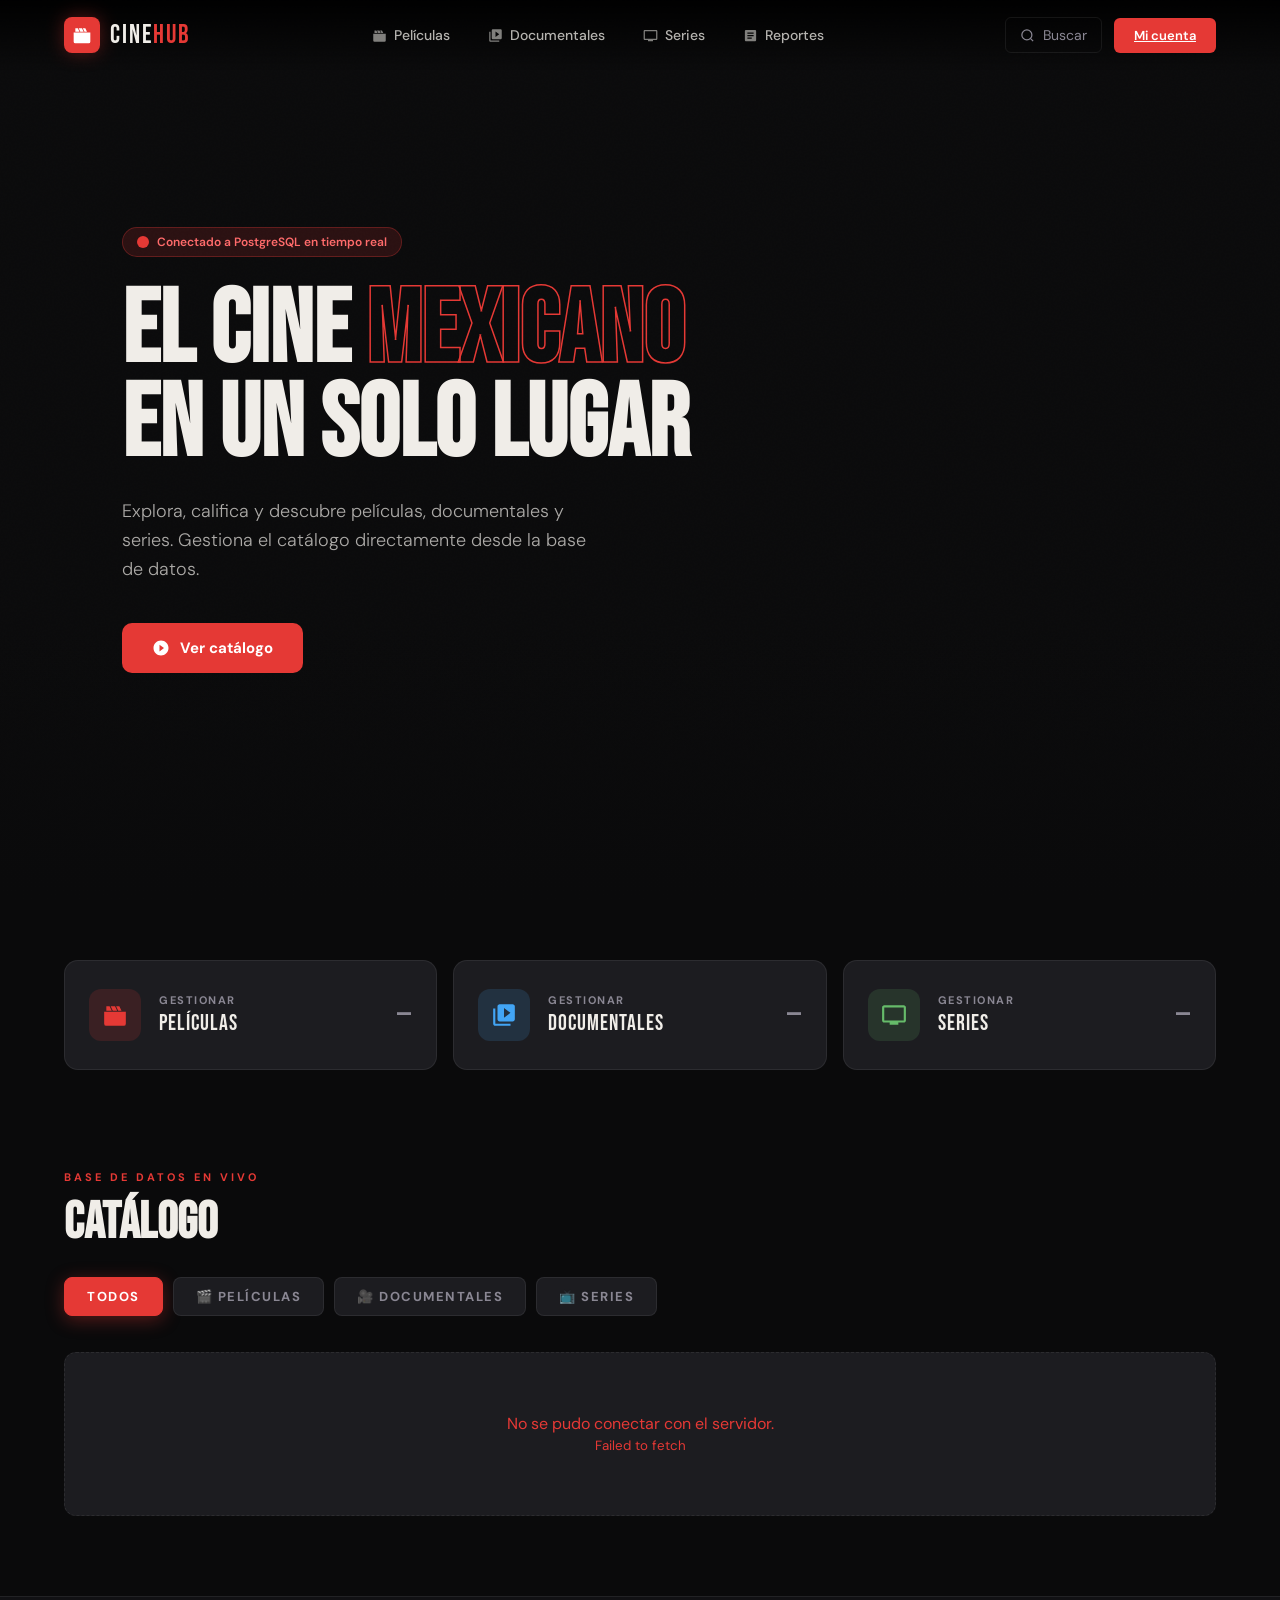
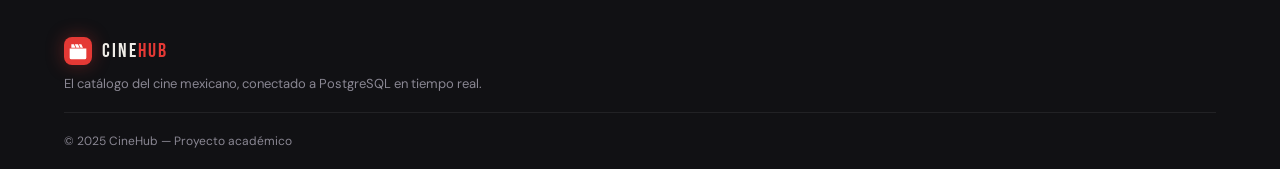
==== commit 93d45b62: "Add files via upload" ====
--- a/frontend/index.html
+++ b/frontend/index.html
@@ -1,476 +1,172 @@
 <!DOCTYPE html>
 <html lang="es">
-
 <head>
   <meta charset="UTF-8" />
   <meta name="viewport" content="width=device-width, initial-scale=1.0" />
-  <title>Cinemx — Descubre tu próxima película favorita</title>
-  <link
-    href="https://fonts.googleapis.com/css2?family=Bebas+Neue&family=DM+Sans:ital,wght@0,300;0,400;0,500;0,700;1,300&display=swap"
-    rel="stylesheet" />
+  <title>CineHub — El cine mexicano en un solo lugar</title>
+  <link href="https://fonts.googleapis.com/css2?family=Bebas+Neue&family=DM+Sans:ital,wght@0,300;0,400;0,500;0,700;1,300&display=swap" rel="stylesheet" />
   <link rel="stylesheet" href="styles.css" />
   <style>
-    /* ── MODAL DE SESIÓN ACTIVA ── */
-    .session-toast {
-      position: fixed;
-      top: 90px;
-      right: 24px;
-      z-index: 999;
-      background: #1c1c20;
-      border: 1px solid rgba(229, 57, 53, 0.35);
-      border-radius: 14px;
-      padding: 18px 22px;
-      width: 320px;
-      box-shadow: 0 8px 40px rgba(0, 0, 0, 0.6), 0 0 0 1px rgba(229, 57, 53, 0.1);
+    /* ── CATÁLOGO SHOWCASE ── */
+    .catalog-nav {
       display: flex;
-      flex-direction: column;
-      gap: 14px;
-      transform: translateX(360px);
-      opacity: 0;
-      transition: transform 0.45s cubic-bezier(.22, 1, .36, 1), opacity 0.35s ease;
-    }
-
-    .session-toast.show {
-      transform: translateX(0);
-      opacity: 1;
-    }
-
-    .session-toast-header {
-      display: flex;
-      align-items: center;
       gap: 10px;
-    }
-
-    .session-avatar {
-      width: 38px;
-      height: 38px;
-      background: rgba(229, 57, 53, 0.15);
-      border: 1.5px solid rgba(229, 57, 53, 0.4);
-      border-radius: 50%;
-      display: grid;
-      place-items: center;
-      font-size: 16px;
-      font-weight: 700;
-      color: #f0ede8;
-      font-family: 'DM Sans', sans-serif;
-      flex-shrink: 0;
-    }
-
-    .session-info {
-      flex: 1;
-      min-width: 0;
-    }
-
-    .session-name {
-      font-size: 14px;
-      font-weight: 700;
-      color: #f0ede8;
-      white-space: nowrap;
-      overflow: hidden;
-      text-overflow: ellipsis;
-    }
-
-    .session-role {
-      font-size: 11px;
-      color: #ff6b6b;
-      font-weight: 600;
-      text-transform: uppercase;
-      letter-spacing: 0.8px;
-      margin-top: 1px;
-    }
-
-    .session-close-btn {
-      background: none;
-      border: none;
-      color: #8a8793;
-      cursor: pointer;
-      font-size: 16px;
-      padding: 2px;
-      line-height: 1;
-      transition: color 0.2s;
-    }
-
-    .session-close-btn:hover {
-      color: #f0ede8;
-    }
-
-    .session-divider {
-      height: 1px;
-      background: rgba(255, 255, 255, 0.06);
-    }
-
-    .session-msg {
-      font-size: 13px;
-      color: #8a8793;
-      line-height: 1.5;
-    }
-
-    .session-actions {
-      display: flex;
-      gap: 8px;
-    }
-
-    .session-btn-primary {
-      flex: 1;
-      background: #e53935;
-      color: white;
-      border: none;
-      border-radius: 8px;
-      padding: 10px 14px;
-      font-family: 'DM Sans', sans-serif;
-      font-size: 13px;
-      font-weight: 700;
-      cursor: pointer;
-      text-decoration: none;
-      display: flex;
-      align-items: center;
-      justify-content: center;
-      gap: 6px;
-      transition: background 0.2s, transform 0.15s;
-    }
-
-    .session-btn-primary:hover {
-      background: #f44336;
-      transform: translateY(-1px);
-    }
-
-    .session-btn-secondary {
-      background: none;
-      border: 1px solid rgba(255, 255, 255, 0.1);
-      color: #8a8793;
-      border-radius: 8px;
-      padding: 10px 14px;
-      font-family: 'DM Sans', sans-serif;
-      font-size: 13px;
-      font-weight: 600;
-      cursor: pointer;
-      transition: all 0.2s;
-      white-space: nowrap;
-    }
-
-    .session-btn-secondary:hover {
-      color: #f0ede8;
-      border-color: rgba(255, 255, 255, 0.2);
-    }
-
-    
-    #peliculas {
-      padding: 80px 5%;
-      background: var(--bg);
-    }
-
-    /* Controles: búsqueda + filtros */
-    .movies-controls {
-      display: flex;
-      align-items: center;
-      justify-content: space-between;
+      margin-bottom: 36px;
       flex-wrap: wrap;
-      gap: 16px;
-      margin-bottom: 36px;
-    }
-
-    .movies-search-wrap {
-      position: relative;
-      flex: 1;
-      max-width: 340px;
-    }
-
-    .movies-search-wrap svg {
-      position: absolute;
-      left: 14px;
-      top: 50%;
-      transform: translateY(-50%);
-      width: 15px;
-      height: 15px;
-      color: var(--muted);
-      pointer-events: none;
-    }
-
-    .movies-search-input {
-      width: 100%;
-      background: var(--surface);
-      border: 1px solid var(--border);
-      border-radius: 10px;
-      padding: 10px 14px 10px 40px;
-      color: var(--text);
-      font-family: 'DM Sans', sans-serif;
-      font-size: 14px;
-      outline: none;
-      transition: border-color 0.2s;
-    }
-
-    .movies-search-input:focus {
-      border-color: rgba(229, 57, 53, 0.4);
-    }
-
-    .movies-search-input::placeholder {
-      color: var(--muted);
-    }
-
-    .genre-filters {
-      display: flex;
-      gap: 8px;
-      flex-wrap: wrap;
-    }
-
-    .genre-chip {
+    }
+
+    .catalog-tab {
       background: var(--surface);
       border: 1px solid var(--border);
       color: var(--muted);
       font-family: 'DM Sans', sans-serif;
-      font-size: 12px;
-      font-weight: 600;
-      padding: 6px 14px;
-      border-radius: 100px;
+      font-size: 13px;
+      font-weight: 700;
+      text-transform: uppercase;
+      letter-spacing: 1.5px;
+      padding: 10px 22px;
+      border-radius: 8px;
       cursor: pointer;
       transition: all 0.2s;
-      white-space: nowrap;
-    }
-
-    .genre-chip:hover {
+      text-decoration: none;
+    }
+
+    .catalog-tab:hover {
       color: var(--text);
-      border-color: rgba(255, 255, 255, 0.18);
-    }
-
-    .genre-chip.active {
-      background: rgba(229, 57, 53, 0.15);
-      border-color: rgba(229, 57, 53, 0.45);
-      color: #ff6b6b;
-    }
-
-    /* Grid de películas */
+      border-color: rgba(255,255,255,0.2);
+    }
+
+    .catalog-tab.active, .catalog-tab[data-active] {
+      background: var(--red);
+      color: white;
+      border-color: var(--red);
+      box-shadow: 0 4px 18px rgba(229,57,53,0.35);
+    }
+
+    /* ── GRID DE TARJETAS ── */
     .movies-grid {
       display: grid;
-      grid-template-columns: repeat(auto-fill, minmax(190px, 1fr));
-      gap: 20px;
-    }
-
-    /* Tarjeta de película */
+      grid-template-columns: repeat(auto-fill, minmax(200px, 1fr));
+      gap: 18px;
+    }
+
     .movie-card {
-      position: relative;
+      background: var(--surface);
+      border: 1px solid var(--border);
       border-radius: 12px;
       overflow: hidden;
-      background: var(--surface);
-      border: 1px solid var(--border);
       cursor: pointer;
-      transition: transform 0.3s cubic-bezier(.22, 1, .36, 1), border-color 0.25s, box-shadow 0.3s;
+      transition: transform 0.25s, box-shadow 0.25s, border-color 0.25s;
       text-decoration: none;
-      display: flex;
-      flex-direction: column;
+      display: block;
     }
 
     .movie-card:hover {
-      transform: translateY(-6px) scale(1.01);
-      border-color: rgba(229, 57, 53, 0.35);
-      box-shadow: 0 16px 48px rgba(0, 0, 0, 0.6), 0 0 0 1px rgba(229, 57, 53, 0.1);
+      transform: translateY(-5px);
+      box-shadow: 0 16px 40px rgba(0,0,0,0.5);
+      border-color: rgba(229,57,53,0.3);
     }
 
     .movie-poster {
+      aspect-ratio: 2/3;
+      background: var(--bg3);
       position: relative;
-      aspect-ratio: 2 / 3;
       overflow: hidden;
-      background: #111;
     }
 
     .movie-poster img {
       width: 100%;
       height: 100%;
       object-fit: cover;
-      transition: transform 0.5s cubic-bezier(.22, 1, .36, 1);
-      display: block;
+      transition: transform 0.4s;
     }
 
     .movie-card:hover .movie-poster img {
-      transform: scale(1.07);
-    }
-
-    /* Overlay al hacer hover: muestra sinopsis */
-    .movie-overlay {
-      position: absolute;
-      inset: 0;
-      background: linear-gradient(0deg, rgba(10, 10, 11, 0.97) 0%, rgba(10, 10, 11, 0.5) 60%, transparent 100%);
-      display: flex;
-      flex-direction: column;
-      justify-content: flex-end;
-      padding: 16px;
-      opacity: 0;
-      transition: opacity 0.3s;
-    }
-
-    .movie-card:hover .movie-overlay {
-      opacity: 1;
-    }
-
-    .movie-overlay-synopsis {
-      font-size: 12px;
-      color: rgba(240, 237, 232, 0.8);
-      line-height: 1.5;
-      margin-bottom: 12px;
-      display: -webkit-box;
-      -webkit-line-clamp: 4;
-      -webkit-box-orient: vertical;
-      overflow: hidden;
-    }
-
-    .movie-overlay-btn {
-      display: inline-flex;
-      align-items: center;
-      gap: 6px;
-      background: var(--red);
-      color: white;
-      font-size: 11px;
-      font-weight: 700;
-      padding: 7px 12px;
-      border-radius: 7px;
-      align-self: flex-start;
-      text-decoration: none;
-      transition: background 0.2s;
-    }
-
-    .movie-overlay-btn:hover {
-      background: #f44336;
-    }
-
-    /* Rating badge sobre la imagen */
-    .movie-rating-badge {
-      position: absolute;
-      top: 10px;
-      right: 10px;
-      background: rgba(10, 10, 11, 0.85);
-      backdrop-filter: blur(8px);
-      border: 1px solid rgba(255, 179, 0, 0.3);
-      border-radius: 6px;
-      padding: 3px 8px;
-      font-size: 12px;
-      font-weight: 700;
-      color: var(--accent);
-      display: flex;
-      align-items: center;
-      gap: 3px;
-      z-index: 2;
-    }
-
-    /* Género badge sobre la imagen */
-    .movie-genre-badge {
+      transform: scale(1.06);
+    }
+
+    .movie-poster-placeholder {
+      width: 100%;
+      height: 100%;
+      display: grid;
+      place-items: center;
+      background: linear-gradient(135deg, #1a1a1e 0%, #0f0f12 100%);
+    }
+
+    .movie-poster-placeholder svg {
+      width: 48px;
+      height: 48px;
+      opacity: 0.2;
+      fill: var(--red);
+    }
+
+    .movie-type-badge {
       position: absolute;
       top: 10px;
       left: 10px;
-      background: rgba(229, 57, 53, 0.85);
-      backdrop-filter: blur(6px);
-      border-radius: 5px;
-      padding: 2px 8px;
-      font-size: 10px;
+      font-size: 9px;
       font-weight: 700;
       text-transform: uppercase;
-      letter-spacing: 0.5px;
-      color: white;
-      z-index: 2;
-    }
-
-    /* Info debajo de la imagen */
+      letter-spacing: 1px;
+      padding: 3px 7px;
+      border-radius: 4px;
+    }
+
+    .badge-pelicula   { background: rgba(229,57,53,0.85); color: white; }
+    .badge-documental { background: rgba(66,165,245,0.85); color: white; }
+    .badge-serie      { background: rgba(102,187,106,0.85); color: white; }
+
     .movie-info {
-      padding: 14px 14px 16px;
-      flex: 1;
-      display: flex;
-      flex-direction: column;
-      gap: 4px;
+      padding: 14px;
     }
 
     .movie-title {
       font-size: 14px;
       font-weight: 700;
       color: var(--text);
+      margin-bottom: 4px;
       line-height: 1.3;
-      display: -webkit-box;
-      -webkit-line-clamp: 2;
-      -webkit-box-orient: vertical;
+      white-space: nowrap;
       overflow: hidden;
+      text-overflow: ellipsis;
     }
 
     .movie-meta {
+      font-size: 12px;
+      color: var(--muted);
       display: flex;
       align-items: center;
       gap: 8px;
-      font-size: 12px;
-      color: var(--muted);
-      margin-top: 4px;
-    }
-
-    .movie-meta-dot {
-      width: 3px;
-      height: 3px;
-      border-radius: 50%;
-      background: var(--muted);
-      opacity: 0.4;
-    }
-
-    /* Placeholder cuando no hay imagen */
-    .movie-poster-placeholder {
-      width: 100%;
-      height: 100%;
-      display: flex;
-      flex-direction: column;
-      align-items: center;
-      justify-content: center;
-      gap: 10px;
-      background: linear-gradient(135deg, #1c1c20 0%, #111114 100%);
-      color: var(--muted);
-      font-size: 12px;
-    }
-
-    .movie-poster-placeholder svg {
-      width: 36px;
-      height: 36px;
-      opacity: 0.3;
-    }
-
-    /* Estado sin resultados */
-    .movies-empty {
-      grid-column: 1 / -1;
-      text-align: center;
-      padding: 80px 20px;
-      color: var(--muted);
-    }
-
-    .movies-empty svg {
-      width: 48px;
-      height: 48px;
-      opacity: 0.3;
-      margin: 0 auto 16px;
-      display: block;
-    }
-
-    .movies-empty h3 {
-      font-size: 18px;
-      font-weight: 600;
-      color: var(--text);
-      margin-bottom: 8px;
-    }
-
-    /* Contador de resultados */
-    .movies-count {
-      font-size: 13px;
-      color: var(--muted);
-      margin-bottom: 20px;
-    }
-
-    .movies-count strong {
-      color: var(--text);
-    }
-
-    /* Skeleton loader para cuando se conecte la BD */
-    .movie-card-skeleton {
+    }
+
+    .movie-genre {
+      background: rgba(255,255,255,0.06);
+      padding: 1px 6px;
+      border-radius: 3px;
+    }
+
+    /* ── SKELETON ── */
+    .skeleton {
+      background: linear-gradient(90deg, var(--surface) 25%, #26262b 50%, var(--surface) 75%);
+      background-size: 200% 100%;
+      animation: shimmer 1.4s infinite;
+      border-radius: 12px;
+    }
+
+    @keyframes shimmer {
+      0%   { background-position: 200% 0; }
+      100% { background-position: -200% 0; }
+    }
+
+    .skeleton-card {
+      background: var(--surface);
+      border: 1px solid var(--border);
       border-radius: 12px;
       overflow: hidden;
-      background: var(--surface);
-      border: 1px solid var(--border);
     }
 
     .skeleton-poster {
       aspect-ratio: 2/3;
-      background: linear-gradient(90deg, var(--surface) 25%, #26262b 50%, var(--surface) 75%);
-      background-size: 200% 100%;
-      animation: shimmer 1.5s infinite;
     }
 
     .skeleton-info {
@@ -483,161 +179,181 @@
     .skeleton-line {
       height: 12px;
       border-radius: 4px;
-      background: linear-gradient(90deg, var(--surface) 25%, #26262b 50%, var(--surface) 75%);
-      background-size: 200% 100%;
-      animation: shimmer 1.5s infinite;
-    }
-
-    .skeleton-line.short {
-      width: 60%;
-    }
-
-    @keyframes shimmer {
-      0% {
-        background-position: 200% 0;
-      }
-
-      100% {
-        background-position: -200% 0;
-      }
+    }
+
+    /* ── ACCESOS RÁPIDOS ── */
+    .quick-access {
+      display: grid;
+      grid-template-columns: repeat(3, 1fr);
+      gap: 16px;
+      margin-bottom: 60px;
+    }
+
+    .qa-card {
+      background: var(--surface);
+      border: 1px solid var(--border);
+      border-radius: 14px;
+      padding: 28px 24px;
+      text-decoration: none;
+      display: flex;
+      align-items: center;
+      gap: 18px;
+      transition: all 0.25s;
+      position: relative;
+      overflow: hidden;
+    }
+
+    .qa-card::before {
+      content: '';
+      position: absolute;
+      inset: 0;
+      opacity: 0;
+      transition: opacity 0.3s;
+    }
+
+    .qa-card.qa-movies::before  { background: radial-gradient(ellipse 80% 60% at 0% 100%, rgba(229,57,53,0.12) 0%, transparent 60%); }
+    .qa-card.qa-docs::before    { background: radial-gradient(ellipse 80% 60% at 0% 100%, rgba(66,165,245,0.12) 0%, transparent 60%); }
+    .qa-card.qa-series::before  { background: radial-gradient(ellipse 80% 60% at 0% 100%, rgba(102,187,106,0.12) 0%, transparent 60%); }
+
+    .qa-card:hover {
+      transform: translateY(-3px);
+      box-shadow: 0 12px 36px rgba(0,0,0,0.4);
+    }
+
+    .qa-card:hover::before { opacity: 1; }
+    .qa-card:hover { border-color: rgba(255,255,255,0.15); }
+
+    .qa-icon {
+      width: 52px;
+      height: 52px;
+      border-radius: 12px;
+      display: grid;
+      place-items: center;
+      flex-shrink: 0;
+    }
+
+    .qa-icon svg { width: 26px; height: 26px; }
+
+    .qa-movies .qa-icon  { background: rgba(229,57,53,0.15); color: var(--red); }
+    .qa-docs .qa-icon    { background: rgba(66,165,245,0.15); color: #42a5f5; }
+    .qa-series .qa-icon  { background: rgba(102,187,106,0.15); color: #66bb6a; }
+
+    .qa-text {}
+    .qa-label {
+      font-size: 11px;
+      font-weight: 700;
+      text-transform: uppercase;
+      letter-spacing: 1.5px;
+      color: var(--muted);
+      margin-bottom: 3px;
+    }
+
+    .qa-title {
+      font-family: 'Bebas Neue', sans-serif;
+      font-size: 22px;
+      letter-spacing: 1px;
+      color: var(--text);
+    }
+
+    .qa-count {
+      margin-left: auto;
+      font-size: 28px;
+      font-family: 'Bebas Neue', sans-serif;
+      color: var(--muted);
+      letter-spacing: 1px;
+    }
+
+    /* ── EMPTY STATE ── */
+    .grid-empty {
+      grid-column: 1 / -1;
+      padding: 60px;
+      text-align: center;
+      color: var(--muted);
+      background: var(--surface);
+      border-radius: 12px;
+      border: 1px dashed var(--border);
+    }
+
+    .grid-empty svg {
+      width: 40px;
+      height: 40px;
+      margin-bottom: 12px;
+      opacity: 0.3;
+      display: block;
+      margin-left: auto;
+      margin-right: auto;
     }
 
     @media (max-width: 768px) {
-      .movies-controls {
-        flex-direction: column;
-        align-items: flex-start;
-      }
-
-      .movies-search-wrap {
-        max-width: 100%;
-        width: 100%;
-      }
-
-      .movies-grid {
-        grid-template-columns: repeat(auto-fill, minmax(150px, 1fr));
-        gap: 14px;
-      }
+      .quick-access { grid-template-columns: 1fr; }
+      .movies-grid { grid-template-columns: repeat(auto-fill, minmax(150px, 1fr)); }
+    }
+
+    @media (max-width: 480px) {
+      .movies-grid { grid-template-columns: repeat(2, 1fr); }
     }
   </style>
 </head>
-
 <body>
 
-  <!-- SESIÓN ACTIVA-->
-  <div class="session-toast" id="sessionToast">
-    <div class="session-toast-header">
-      <div class="session-avatar" id="toastAvatar">?</div>
-      <div class="session-info">
-        <div class="session-name" id="toastName">Usuario</div>
-        <div class="session-role" id="toastRole">Rol</div>
+  <!-- NAVBAR -->
+  <nav id="navbar">
+    <a href="index.html" class="nav-logo">
+      <div class="logo-icon">
+        <svg viewBox="0 0 24 24"><path d="M4 4h3l2 4H4zm4 0h4l2 4h-4zm5 0h3l2 4h-3zM2 9h20v11a2 2 0 01-2 2H4a2 2 0 01-2-2V9zm10 3l-5 3v-6l5 3z"/></svg>
       </div>
-      <button class="session-close-btn" id="toastClose">✕</button>
-    </div>
-    <div class="session-divider"></div>
-    <p class="session-msg">Tu sesión sigue activa. ¿Quieres ir a tu panel?</p>
-    <div class="session-actions">
-      <a href="dashboard.html" class="session-btn-primary">
-        <svg width="14" height="14" viewBox="0 0 24 24" fill="currentColor">
-          <path d="M3 13h8V3H3v10zm0 8h8v-6H3v6zm10 0h8V11h-8v10zm0-18v6h8V3h-8z" />
-        </svg>
-        Mi Panel
-      </a>
-      <button class="session-btn-secondary" id="toastLogout">Cerrar sesión</button>
-    </div>
-  </div>
-
-  <!-- NAVBAR  -->
-  <nav id="navbar">
-    <a href="#" class="nav-logo">
-      <div class="logo-icon">
-        <svg viewBox="0 0 24 24">
-          <path
-            d="M4 4h3l2 4H4zm4 0h4l2 4h-4zm5 0h3l2 4h-3zM2 9h20v11a2 2 0 01-2 2H4a2 2 0 01-2-2V9zm10 3l-5 3v-6l5 3z" />
-        </svg>
-      </div>
-      <span class="logo-text">Cine<span>mx</span></span>
+      <span class="logo-text">Cine<span>Hub</span></span>
     </a>
 
     <ul class="nav-links">
       <li>
-        <a href="#peliculas" class="active">
-          <svg viewBox="0 0 24 24" fill="currentColor">
-            <path d="M4 4h3l2 4H4zm4 0h4l2 4h-4zm5 0h3l2 4h-3zM2 9h20v11a2 2 0 01-2 2H4a2 2 0 01-2-2V9z" />
-          </svg>
+        <a href="catalogo.html?tipo=pelicula">
+          <svg viewBox="0 0 24 24" fill="currentColor"><path d="M4 4h3l2 4H4zm4 0h4l2 4h-4zm5 0h3l2 4h-3zM2 9h20v11a2 2 0 01-2 2H4a2 2 0 01-2-2V9z"/></svg>
           Películas
         </a>
       </li>
       <li>
-        <a href="#cine">
-          <svg viewBox="0 0 24 24" fill="currentColor">
-            <path
-              d="M12 2C8.13 2 5 5.13 5 9c0 5.25 7 13 7 13s7-7.75 7-13c0-3.87-3.13-7-7-7zm0 9.5c-1.38 0-2.5-1.12-2.5-2.5S10.62 6.5 12 6.5s2.5 1.12 2.5 2.5S13.38 11.5 12 11.5z" />
-          </svg>
-          Cine
+        <a href="catalogo.html?tipo=documental">
+          <svg viewBox="0 0 24 24" fill="currentColor"><path d="M4 6H2v14c0 1.1.9 2 2 2h14v-2H4V6zm16-4H8c-1.1 0-2 .9-2 2v12c0 1.1.9 2 2 2h12c1.1 0 2-.9 2-2V4c0-1.1-.9-2-2-2zm-8 12.5v-9l6 4.5-6 4.5z"/></svg>
+          Documentales
         </a>
       </li>
       <li>
-        <a href="#directores">
-          <svg viewBox="0 0 24 24" fill="currentColor">
-            <path
-              d="M12 12c2.7 0 4.8-2.1 4.8-4.8S14.7 2.4 12 2.4 7.2 4.5 7.2 7.2 9.3 12 12 12zm0 2.4c-3.2 0-9.6 1.6-9.6 4.8v2.4h19.2v-2.4c0-3.2-6.4-4.8-9.6-4.8z" />
-          </svg>
-          Director
+        <a href="catalogo.html?tipo=serie">
+          <svg viewBox="0 0 24 24" fill="currentColor"><path d="M21 3H3c-1.1 0-2 .9-2 2v12c0 1.1.9 2 2 2h5v2h8v-2h5c1.1 0 2-.9 2-2V5c0-1.1-.9-2-2-2zm0 14H3V5h18v12z"/></svg>
+          Series
         </a>
       </li>
       <li>
-        <a href="#series">
-          <svg viewBox="0 0 24 24" fill="currentColor">
-            <path
-              d="M21 3H3c-1.1 0-2 .9-2 2v12c0 1.1.9 2 2 2h5v2h8v-2h5c1.1 0 2-.9 2-2V5c0-1.1-.9-2-2-2zm0 14H3V5h18v12z" />
-          </svg>
-          Series
+        <a href="reportes.html">
+          <svg viewBox="0 0 24 24" fill="currentColor"><path d="M19 3H5c-1.1 0-2 .9-2 2v14c0 1.1.9 2 2 2h14c1.1 0 2-.9 2-2V5c0-1.1-.9-2-2-2zm-5 14H7v-2h7v2zm3-4H7v-2h10v2zm0-4H7V7h10v2z"/></svg>
+          Reportes
         </a>
       </li>
     </ul>
 
     <div class="nav-right">
       <button class="btn-search" id="searchBtn">
-        <svg viewBox="0 0 24 24" fill="none" stroke="currentColor" stroke-width="2">
-          <circle cx="11" cy="11" r="8" />
-          <path d="M21 21l-4.35-4.35" />
-        </svg>
+        <svg viewBox="0 0 24 24" fill="none" stroke="currentColor" stroke-width="2"><circle cx="11" cy="11" r="8"/><path d="M21 21l-4.35-4.35"/></svg>
         Buscar
       </button>
-      <a href="login.html" class="btn-cta" id="navCta" style="text-decoration:none;">Iniciar sesión</a>
-      <button class="hamburger" id="hamburger">
-        <span></span><span></span><span></span>
-      </button>
-    </div>
+      <a href="login.html" class="btn-cta" id="navAuthBtn">Mi cuenta</a>
+    </div>
+
+    <button class="hamburger" id="hamburger">
+      <span></span><span></span><span></span>
+    </button>
   </nav>
 
-  <!-- MOBILE MENU -->
+  <!-- MENÚ MÓVIL -->
   <div class="mobile-menu" id="mobileMenu">
     <ul>
-      <li><a href="#peliculas">Películas</a></li>
-      <li><a href="#cine">Cine</a></li>
-      <li><a href="#directores">Director</a></li>
-      <li><a href="#series">Series</a></li>
+      <li><a href="catalogo.html?tipo=pelicula">🎬 Películas</a></li>
+      <li><a href="catalogo.html?tipo=documental">🎥 Documentales</a></li>
+      <li><a href="catalogo.html?tipo=serie">📺 Series</a></li>
+      <li><a href="reportes.html">📊 Reportes</a></li>
+      <li><a href="login.html">👤 Mi cuenta</a></li>
     </ul>
-    <div class="mobile-search">
-      <svg viewBox="0 0 24 24" fill="none" stroke="currentColor" stroke-width="2">
-        <circle cx="11" cy="11" r="8" />
-        <path d="M21 21l-4.35-4.35" />
-      </svg>
-      <input type="text" placeholder="Buscar películas, series…" />
-    </div>
-  </div>
-
-  <!--  SEARCH MODAL -->
-  <div class="search-modal" id="searchModal">
-    <button class="search-close" id="searchClose">✕ Cerrar</button>
-    <div class="search-input-wrap">
-      <svg viewBox="0 0 24 24" fill="none" stroke="currentColor" stroke-width="2">
-        <circle cx="11" cy="11" r="8" />
-        <path d="M21 21l-4.35-4.35" />
-      </svg>
-      <input type="text" placeholder="Buscar películas, series, documentales…" autofocus />
-    </div>
   </div>
 
   <!-- HERO -->
@@ -645,393 +361,254 @@
     <div class="hero-bg"></div>
     <div class="hero-noise"></div>
     <div class="hero-gradient-bottom"></div>
-
     <div class="hero-content">
-      <div class="hero-badge">EN TENDENCIA AHORA</div>
-      <h1>Descubre tu próxima<br /><em>película</em> favorita</h1>
-      <p>Aquí encuentras información de miles de películas, series y documentales de México.</p>
-      <div class="hero-actions" style="display:flex;align-items:center;flex-wrap:wrap;gap:16px;">
-        <a href="#peliculas" class="btn-primary">
-          <svg viewBox="0 0 24 24" fill="currentColor">
-            <path d="M8 5v14l11-7z" />
-          </svg>
-          Explorar ahora
-        </a>
-        <a href="dashboard.html" id="heroDashboardBtn"
-          style="display:none; color:var(--red); font-size:15px; font-weight:700; text-decoration:none;">Mi Panel →</a>
+      <div class="hero-badge">
+        <svg width="12" height="12" viewBox="0 0 12 12" fill="var(--red)"><circle cx="6" cy="6" r="6"/></svg>
+        Conectado a PostgreSQL en tiempo real
       </div>
+      <h1>El cine <em>mexicano</em><br/>en un solo lugar</h1>
+      <p>Explora, califica y descubre películas, documentales y series. Gestiona el catálogo directamente desde la base de datos.</p>
+      <a href="#catalogo" class="btn-primary">
+        <svg viewBox="0 0 24 24" fill="currentColor"><path d="M12 2C6.48 2 2 6.48 2 12s4.48 10 10 10 10-4.48 10-10S17.52 2 12 2zm-2 14.5v-9l6 4.5-6 4.5z"/></svg>
+        Ver catálogo
+      </a>
     </div>
   </section>
 
-  <!-- FEATURED SECTION  -->
-  <section id="featured">
-    <div class="section-header">
+  <!-- ACCESOS RÁPIDOS -->
+  <section style="padding: 60px 5% 0;">
+    <div class="quick-access" id="quickAccess">
+      <a href="catalogo.html?tipo=pelicula" class="qa-card qa-movies">
+        <div class="qa-icon">
+          <svg viewBox="0 0 24 24" fill="currentColor"><path d="M4 4h3l2 4H4zm4 0h4l2 4h-4zm5 0h3l2 4h-3zM2 9h20v11a2 2 0 01-2 2H4a2 2 0 01-2-2V9z"/></svg>
+        </div>
+        <div class="qa-text">
+          <div class="qa-label">Gestionar</div>
+          <div class="qa-title">Películas</div>
+        </div>
+        <span class="qa-count" id="countPeliculas">—</span>
+      </a>
+
+      <a href="catalogo.html?tipo=documental" class="qa-card qa-docs">
+        <div class="qa-icon">
+          <svg viewBox="0 0 24 24" fill="currentColor"><path d="M4 6H2v14c0 1.1.9 2 2 2h14v-2H4V6zm16-4H8c-1.1 0-2 .9-2 2v12c0 1.1.9 2 2 2h12c1.1 0 2-.9 2-2V4c0-1.1-.9-2-2-2zm-8 12.5v-9l6 4.5-6 4.5z"/></svg>
+        </div>
+        <div class="qa-text">
+          <div class="qa-label">Gestionar</div>
+          <div class="qa-title">Documentales</div>
+        </div>
+        <span class="qa-count" id="countDocumentales">—</span>
+      </a>
+
+      <a href="catalogo.html?tipo=serie" class="qa-card qa-series">
+        <div class="qa-icon">
+          <svg viewBox="0 0 24 24" fill="currentColor"><path d="M21 3H3c-1.1 0-2 .9-2 2v12c0 1.1.9 2 2 2h5v2h8v-2h5c1.1 0 2-.9 2-2V5c0-1.1-.9-2-2-2zm0 14H3V5h18v12z"/></svg>
+        </div>
+        <div class="qa-text">
+          <div class="qa-label">Gestionar</div>
+          <div class="qa-title">Series</div>
+        </div>
+        <span class="qa-count" id="countSeries">—</span>
+      </a>
+    </div>
+  </section>
+
+  <!-- CATÁLOGO PRINCIPAL -->
+  <section id="catalogo" style="padding: 40px 5% 80px;">
+    <header class="section-header" style="display:flex; justify-content:space-between; align-items:flex-end; flex-wrap:wrap; gap:16px; margin-bottom:24px;">
       <div>
-        <div class="section-label">Selección de nuestros críticos</div>
-        <h2 class="section-title">Destacado esta semana</h2>
+        <p class="section-label">Base de datos en vivo</p>
+        <h2 class="section-title">Catálogo</h2>
       </div>
-    </div>
-    <div class="featured-grid">
-      <div class="featured-main">
-        <img
-          src="https://media.glamour.mx/photos/696175464a68449edec6eb50/1:1/w_2000,h_2000,c_limit/como-agua-para-chocolate-temporada-2.jpg"
-          alt="Featured Movie" loading="lazy" />
-        <div class="card-overlay"></div>
-        <div class="featured-main-info">
-          <span class="card-tag">Estreno</span>
-          <h3>Como agua para chocolate<br />Segunda temporada</h3>
-          <p>Ve el final de la historia de amor de Tita y Pedro</p>
+      <div style="display:flex; gap:8px; align-items:center;">
+        <span id="catalogCount" style="font-size:13px; color:var(--muted);"></span>
+      </div>
+    </header>
+
+    <!-- Tabs de filtro -->
+    <div class="catalog-nav">
+      <button class="catalog-tab active" data-tipo="">Todos</button>
+      <button class="catalog-tab" data-tipo="pelicula">🎬 Películas</button>
+      <button class="catalog-tab" data-tipo="documental">🎥 Documentales</button>
+      <button class="catalog-tab" data-tipo="serie">📺 Series</button>
+    </div>
+
+    <!-- Grid -->
+    <div class="movies-grid" id="moviesGrid">
+      <!-- Skeletons mientras carga -->
+      ${Array.from({length: 8}).map(() => `
+        <div class="skeleton-card">
+          <div class="skeleton skeleton-poster"></div>
+          <div class="skeleton-info">
+            <div class="skeleton skeleton-line" style="width:80%;"></div>
+            <div class="skeleton skeleton-line" style="width:50%;"></div>
+          </div>
         </div>
-      </div>
-      <div class="featured-side">
-        <img src="https://http2.mlstatic.com/D_NQ_NP_637611-MLM88295054266_072025-O.webp" alt="Movie" loading="lazy" />
-        <div class="card-overlay"></div>
-        <div class="featured-side-info">
-          <span class="card-tag">Serie</span>
-          <h4>Chespirito</h4>
-          <div class="card-meta"><span class="card-rating">⭐ 6.0</span><span>2025</span></div>
-        </div>
-      </div>
-      <div class="featured-side">
-        <img
-          src="https://i0.wp.com/ciudadanosenred.com.mx/wp-content/uploads/2021/07/marisela-escobedo-1.jpeg?resize=512%2C512&ssl=1"
-          alt="Movie" loading="lazy" />
-        <div class="card-overlay"></div>
-        <div class="featured-side-info">
-          <span class="card-tag">Documental</span>
-          <h4>Las tres muertes de Marisela Escobedo</h4>
-          <div class="card-meta"><span class="card-rating">⭐ 8.8</span><span>2020</span></div>
-        </div>
-      </div>
-      <div class="featured-side">
-        <img src="https://media.vogue.mx/photos/6974ece86d86dbffd96af425/2:3/w_2560%2Cc_limit/mundial-86-netflix.jpg"
-          alt="Movie" loading="lazy" />
-        <div class="card-overlay"></div>
-        <div class="featured-side-info">
-          <span class="card-tag">Película</span>
-          <h4>México 86</h4>
-          <div class="card-meta"><span class="card-rating">⭐ 8.0</span><span>2026</span></div>
-        </div>
-      </div>
+      `).join('')}
     </div>
   </section>
 
-  <!-- SECCIÓN DE PELÍCULAS — CATÁLOGO -->
-  <!-- <section id="peliculas">
-    <div class="section-header" style="margin-bottom: 0;">
-      <div>
-        <div class="section-label">Catálogo completo</div>
-        <h2 class="section-title">Todas las Películas</h2>
-      </div>
-    </div> -->
-
-    <!-- Controles: búsqueda filtros de género -->
-    <!-- <div class="movies-controls">
-      <div class="movies-search-wrap">
-        <svg viewBox="0 0 24 24" fill="none" stroke="currentColor" stroke-width="2">
-          <circle cx="11" cy="11" r="8" />
-          <path d="M21 21l-4.35-4.35" />
-        </svg>
-        <input type="text" class="movies-search-input" id="moviesSearch"
-          placeholder="Buscar por título, director, año..." />
-      </div> -->
-
-      <!-- <div class="genre-filters" id="genreFilters">
-        <button class="genre-chip active" data-genre="all">Todos</button>
-        <button class="genre-chip" data-genre="Drama">Drama</button>
-        <button class="genre-chip" data-genre="Comedia">Comedia</button>
-        <button class="genre-chip" data-genre="Thriller">Thriller</button>
-        <button class="genre-chip" data-genre="Documental">Documental</button>
-        <button class="genre-chip" data-genre="Acción">Acción</button>
-        <button class="genre-chip" data-genre="Romance">Romance</button>
-      </div> -->
-    </div>
-
-    <p class="movies-count" id="moviesCount"></p>
-
-    <!-- Grid de tarjetas -->
-    <div class="movies-grid" id="moviesGrid">
-      <!-- se inyectan con JS -->
-    </div>
-  </section>
-
-  <!-- Footer -->
+  <!-- FOOTER -->
   <footer>
     <div class="footer-top">
       <div class="footer-brand">
-        <a href="#" class="nav-logo">
-          <span class="logo-text">Cine<span>mx</span></span>
+        <a href="index.html" class="nav-logo" style="text-decoration:none;">
+          <div class="logo-icon" style="width:28px;height:28px;"><svg viewBox="0 0 24 24"><path fill="white" d="M4 4h3l2 4H4zm4 0h4l2 4h-4zm5 0h3l2 4h-3zM2 9h20v11a2 2 0 01-2 2H4a2 2 0 01-2-2V9zm10 3l-5 3v-6l5 3z"/></svg></div>
+          <span class="logo-text" style="font-size:20px;">Cine<span>Hub</span></span>
         </a>
-        <p>Tu guía definitiva para descubrir películas, series y documentales de México.</p>
+        <p>El catálogo del cine mexicano, conectado a PostgreSQL en tiempo real.</p>
       </div>
     </div>
     <div class="footer-bottom">
-      <p>© 2026 Cinemx.</p>
+      <p>© 2025 CineHub — Proyecto académico</p>
     </div>
   </footer>
 
+  <!-- SEARCH MODAL -->
+  <div class="search-modal" id="searchModal">
+    <button class="search-close" id="searchClose">Cerrar ✕</button>
+    <div class="search-input-wrap">
+      <svg width="20" height="20" viewBox="0 0 24 24" fill="none" stroke="currentColor" stroke-width="2"><circle cx="11" cy="11" r="8"/><path d="M21 21l-4.35-4.35"/></svg>
+      <input type="text" placeholder="Buscar película, documental o serie..." id="searchInput" />
+    </div>
+    <div class="movies-grid" id="searchResults" style="max-width:900px; width:100%; margin-top:32px;"></div>
+  </div>
+
   <script src="script.js"></script>
-
-  <!-- Sesion-->
   <script>
-    (function () {
-      var session = sessionStorage.getItem('cinehub_session');
-      if (!session) return;
+    const API = 'http://localhost:8000';
+
+    // ── Auth nav button ──
+    (function() {
+      const session = sessionStorage.getItem('cinehub_session');
+      const btn = document.getElementById('navAuthBtn');
+      if (session) {
+        try {
+          const u = JSON.parse(session);
+          btn.textContent = u.nombre || 'Mi panel';
+          btn.href = 'dashboard.html';
+        } catch(e) {}
+      }
+    })();
+
+    // ── Render card ──
+    function renderCard(item) {
+      const typeClass = { pelicula: 'badge-pelicula', documental: 'badge-documental', serie: 'badge-serie' };
+      const typeLabel = { pelicula: 'Película', documental: 'Documental', serie: 'Serie' };
+      const poster = item.imagen_url
+        ? `<img src="${item.imagen_url}" alt="${item.titulo}" loading="lazy" onerror="this.parentElement.innerHTML='<div class=\\'movie-poster-placeholder\\'><svg viewBox=\\'0 0 24 24\\'><path d=\\'M4 4h3l2 4H4zm4 0h4l2 4h-4zm5 0h3l2 4h-3zM2 9h20v11a2 2 0 01-2 2H4a2 2 0 01-2-2V9z\\'/></svg></div>'"/>`
+        : `<div class="movie-poster-placeholder"><svg viewBox="0 0 24 24"><path d="M4 4h3l2 4H4zm4 0h4l2 4h-4zm5 0h3l2 4h-3zM2 9h20v11a2 2 0 01-2 2H4a2 2 0 01-2-2V9z"/></svg></div>`;
+
+      return `
+        <a href="catalogo.html?tipo=${item.tipo}&id=${item.id_pelicula}" class="movie-card">
+          <div class="movie-poster">
+            ${poster}
+            <span class="movie-type-badge ${typeClass[item.tipo] || 'badge-pelicula'}">${typeLabel[item.tipo] || item.tipo}</span>
+          </div>
+          <div class="movie-info">
+            <div class="movie-title">${item.titulo}</div>
+            <div class="movie-meta">
+              <span class="movie-genre">${item.genero || '—'}</span>
+              ${item.anio ? `<span>${item.anio}</span>` : ''}
+            </div>
+          </div>
+        </a>`;
+    }
+
+    function renderSkeletons(count = 8) {
+      return Array.from({length: count}).map(() => `
+        <div class="skeleton-card">
+          <div class="skeleton skeleton-poster"></div>
+          <div class="skeleton-info">
+            <div class="skeleton skeleton-line" style="width:80%;"></div>
+            <div class="skeleton skeleton-line" style="width:50%;"></div>
+          </div>
+        </div>`).join('');
+    }
+
+    // ── Cargar catálogo ──
+    let allItems = [];
+
+    async function loadCatalog(tipo = '') {
+      const grid = document.getElementById('moviesGrid');
+      grid.innerHTML = renderSkeletons();
+
       try {
-        var user = JSON.parse(session);
-        var roleLabels = { aficionado: 'Aficionado', critico: 'Crítico', reportero: 'Reportero', director: 'Director' };
-        var heroBtn = document.getElementById('heroDashboardBtn');
-        if (heroBtn) heroBtn.style.display = 'inline-flex';
-        var navCta = document.getElementById('navCta');
-        if (navCta) { navCta.textContent = 'Mi Panel'; navCta.href = 'dashboard.html'; }
-        var toastAvatar = document.getElementById('toastAvatar');
-        var toastName = document.getElementById('toastName');
-        var toastRole = document.getElementById('toastRole');
-        if (toastAvatar) toastAvatar.textContent = (user.name || 'U')[0].toUpperCase();
-        if (toastName) toastName.textContent = user.name + ' ' + (user.lastName || '');
-        if (toastRole) toastRole.textContent = roleLabels[user.role] || user.role;
-        var toast = document.getElementById('sessionToast');
-        setTimeout(function () { if (toast) toast.classList.add('show'); }, 600);
-        var closeBtn = document.getElementById('toastClose');
-        if (closeBtn) closeBtn.addEventListener('click', function () { toast.classList.remove('show'); });
-        var logoutBtn = document.getElementById('toastLogout');
-        if (logoutBtn) logoutBtn.addEventListener('click', function () {
-          sessionStorage.removeItem('cinehub_session');
-          toast.classList.remove('show');
-          var cta = document.getElementById('navCta');
-          if (cta) { cta.textContent = 'Iniciar sesión'; cta.href = 'login.html'; }
-          var hBtn = document.getElementById('heroDashboardBtn');
-          if (hBtn) hBtn.style.display = 'none';
-        });
-      } catch (e) { sessionStorage.removeItem('cinehub_session'); }
-    })();
+        const url = tipo ? `${API}/api/catalogo?tipo=${tipo}` : `${API}/api/catalogo`;
+        const res = await fetch(url);
+        const data = await res.json();
+
+        if (data.error) throw new Error(data.error);
+
+        allItems = Array.isArray(data) ? data : [];
+        grid.innerHTML = allItems.length
+          ? allItems.map(renderCard).join('')
+          : `<div class="grid-empty">
+              <svg viewBox="0 0 24 24" fill="currentColor"><path d="M4 4h3l2 4H4zm4 0h4l2 4h-4zm5 0h3l2 4h-3zM2 9h20v11a2 2 0 01-2 2H4a2 2 0 01-2-2V9z"/></svg>
+              <p>No hay registros de este tipo en la base de datos.</p>
+              <a href="catalogo.html?tipo=${tipo || 'pelicula'}" style="color:var(--red);margin-top:10px;display:inline-block;font-size:13px;">+ Agregar desde el catálogo</a>
+             </div>`;
+
+        document.getElementById('catalogCount').textContent =
+          allItems.length ? `${allItems.length} registro${allItems.length !== 1 ? 's' : ''}` : '';
+      } catch(e) {
+        grid.innerHTML = `<div class="grid-empty">
+          <p style="color:var(--red);">No se pudo conectar con el servidor.<br/><small>${e.message}</small></p>
+        </div>`;
+      }
+    }
+
+    // ── Contadores ──
+    async function loadCounts() {
+      try {
+        const res = await fetch(`${API}/api/catalogo`);
+        const data = await res.json();
+        if (!Array.isArray(data)) return;
+
+        const counts = { pelicula: 0, documental: 0, serie: 0 };
+        data.forEach(item => { if (counts[item.tipo] !== undefined) counts[item.tipo]++; });
+
+        document.getElementById('countPeliculas').textContent   = counts.pelicula;
+        document.getElementById('countDocumentales').textContent = counts.documental;
+        document.getElementById('countSeries').textContent       = counts.serie;
+      } catch(e) { /* silencioso */ }
+    }
+
+    // ── Tabs ──
+    document.querySelectorAll('.catalog-tab').forEach(tab => {
+      tab.addEventListener('click', () => {
+        document.querySelectorAll('.catalog-tab').forEach(t => t.classList.remove('active'));
+        tab.classList.add('active');
+        loadCatalog(tab.dataset.tipo);
+      });
+    });
+
+    // ── Búsqueda ──
+    let searchTimeout;
+    document.getElementById('searchInput').addEventListener('input', function() {
+      clearTimeout(searchTimeout);
+      const q = this.value.trim();
+      const results = document.getElementById('searchResults');
+
+      if (!q) { results.innerHTML = ''; return; }
+
+      searchTimeout = setTimeout(async () => {
+        results.innerHTML = renderSkeletons(4);
+        try {
+          const res = await fetch(`${API}/api/catalogo?q=${encodeURIComponent(q)}`);
+          const data = await res.json();
+          results.innerHTML = Array.isArray(data) && data.length
+            ? data.map(renderCard).join('')
+            : `<div class="grid-empty" style="grid-column:1/-1;"><p>Sin resultados para "${q}"</p></div>`;
+        } catch(e) {
+          results.innerHTML = `<div class="grid-empty" style="grid-column:1/-1;"><p style="color:var(--red);">Error de conexión</p></div>`;
+        }
+      }, 350);
+    });
+
+    // ── Iniciar ──
+    loadCatalog();
+    loadCounts();
   </script>
-
-  <!-- ══ CATÁLOGO DE PELÍCULAS ══ -->
-  <script>
-    (function () {
-
-      var MOCK_MOVIES = [
-        {
-          id: 1,
-          titulo: 'Roma',
-          director: 'Alfonso Cuarón',
-          anio: 2018,
-          genero: 'Drama',
-          rating: 8.7,
-          duracion: '135 min',
-          sinopsis: 'La vida de una familia de clase media en la Ciudad de México a principios de los años 70, vista a través de los ojos de su empleada doméstica.',
-          portada_url: 'https://m.media-amazon.com/images/M/MV5BMTU2NjA1ODgzMF5BMl5BanBnXkFtZTgwMTM2NTI1NjM@._V1_FMjpg_UX800_.jpg'
-        },
-        {
-          id: 2,
-          titulo: 'Y tu mamá también',
-          director: 'Alfonso Cuarón',
-          anio: 2001,
-          genero: 'Drama',
-          rating: 7.7,
-          duracion: '106 min',
-          sinopsis: 'Dos adolescentes mexicanos y una mujer española recorren el país en busca de una playa paradisíaca durante un viaje de verano lleno de revelaciones.',
-          portada_url: 'https://m.media-amazon.com/images/M/MV5BNjA5MTI3MDEtNzYxNS00YzFiLTlmMWMtZDc5ZWM1ZDM3ZTgzXkEyXkFqcGc@._V1_FMjpg_UX800_.jpg'
-        },
-        {
-          id: 3,
-          titulo: 'Amores Perros',
-          director: 'Alejandro González Iñárritu',
-          anio: 2000,
-          genero: 'Thriller',
-          rating: 8.0,
-          duracion: '154 min',
-          sinopsis: 'Tres historias entrelazadas por un brutal accidente de tránsito en la Ciudad de México que revelan el amor, la traición y la redención.',
-          portada_url: 'https://m.media-amazon.com/images/M/MV5BZTFlMDU2YmYtZmMzZS00NzBhLTk1ZjQtMzVhOWY1Y2FiMjU2XkEyXkFqcGc@._V1_FMjpg_UX800_.jpg'
-        },
-        {
-          id: 4,
-          titulo: 'El laberinto del fauno',
-          director: 'Guillermo del Toro',
-          anio: 2006,
-          genero: 'Drama',
-          rating: 8.2,
-          duracion: '118 min',
-          sinopsis: 'En la España de la posguerra, una niña descubre un laberinto mágico habitado por criaturas fantásticas mientras escapa de la brutalidad de su padrastro.',
-          portada_url: 'https://m.media-amazon.com/images/M/MV5BYzFjMThiMWQtYmVlNy00MDc0LTk1ZWEtNGU4YTNiMjhkZGEzXkEyXkFqcGc@._V1_FMjpg_UX800_.jpg'
-        },
-        {
-          id: 5,
-          titulo: 'Nosotros los Nobles',
-          director: 'Gary Alazraki',
-          anio: 2013,
-          genero: 'Comedia',
-          rating: 7.3,
-          duracion: '106 min',
-          sinopsis: 'Un millonario decide dar una lección a sus hijos malcriados haciéndoles creer que han perdido toda su fortuna.',
-          portada_url: 'https://m.media-amazon.com/images/M/MV5BZjYwM2VkZGQtNGM2ZC00YTVmLWI4ZGItMzdkMjlmZWVlNDFlXkEyXkFqcGc@._V1_FMjpg_UX800_.jpg'
-        },
-        {
-          id: 6,
-          titulo: 'Birdman',
-          director: 'Alejandro González Iñárritu',
-          anio: 2014,
-          genero: 'Drama',
-          rating: 7.7,
-          duracion: '119 min',
-          sinopsis: 'Un actor famoso por interpretar a un superhéroe trata de resucitar su carrera produciendo una obra de teatro en Broadway.',
-          portada_url: 'https://m.media-amazon.com/images/M/MV5BODAzNDMxZTgtMDQ1OS00MWFiLWE0ZmQtYjFlZWI5ZjBkYjE2XkEyXkFqcGc@._V1_FMjpg_UX800_.jpg'
-        },
-        {
-          id: 7,
-          titulo: 'Las tres muertes de Marisela Escobedo',
-          director: 'Carlos Pérez Osorio',
-          anio: 2020,
-          genero: 'Documental',
-          rating: 8.8,
-          duracion: '91 min',
-          sinopsis: 'El caso de Marisela Escobedo, una madre que buscó justicia por el feminicidio de su hija en Ciudad Juárez, hasta las últimas consecuencias.',
-          portada_url: 'https://i0.wp.com/ciudadanosenred.com.mx/wp-content/uploads/2021/07/marisela-escobedo-1.jpeg?resize=512%2C512&ssl=1'
-        },
-        {
-          id: 8,
-          titulo: 'Desierto',
-          director: 'Jonás Cuarón',
-          anio: 2015,
-          genero: 'Acción',
-          rating: 6.4,
-          duracion: '88 min',
-          sinopsis: 'Un grupo de inmigrantes es cazado por un hombre armado mientras cruza la frontera entre México y Estados Unidos.',
-          portada_url: 'https://m.media-amazon.com/images/M/MV5BYzNkZGNmNjgtNDE4Yy00NDU2LThjZTQtMzFhZWRiZGY5NmU5XkEyXkFqcGc@._V1_FMjpg_UX800_.jpg'
-        },
-        {
-          id: 9,
-          titulo: 'Coco',
-          director: 'Lee Unkrich',
-          anio: 2017,
-          genero: 'Drama',
-          rating: 8.4,
-          duracion: '105 min',
-          sinopsis: 'Un joven que sueña con ser músico viaja accidentalmente a la Tierra de los Muertos y descubre los secretos de su familia.',
-          portada_url: 'https://m.media-amazon.com/images/M/MV5BYjQ5NjM0Y2YtNjZkNC00ZDhkLWJjMWItN2QyNzFkMDE3ZjAxXkEyXkFqcGc@._V1_FMjpg_UX800_.jpg'
-        },
-        {
-          id: 10,
-          titulo: 'Como agua para chocolate',
-          director: 'Alfonso Arau',
-          anio: 1992,
-          genero: 'Romance',
-          rating: 7.2,
-          duracion: '105 min',
-          sinopsis: 'Tita, la menor de tres hijas, está prohibida de casarse por tradición familiar. Su amor imposible con Pedro queda sellado para siempre a través de la cocina.',
-          portada_url: 'https://m.media-amazon.com/images/M/MV5BYjZmZTViYTEtY2MxNy00N2QxLTlmNDAtZmFiNzNlOGU2YmE0XkEyXkFqcGc@._V1_FMjpg_UX800_.jpg'
-        },
-        {
-          id: 11,
-          titulo: 'El Infierno',
-          director: 'Luis Estrada',
-          anio: 2010,
-          genero: 'Comedia',
-          rating: 7.9,
-          duracion: '144 min',
-          sinopsis: 'Un migrante deportado de Estados Unidos regresa a su pueblo natal y termina involucrado en el narcotráfico en esta sátira negra de México.',
-          portada_url: 'https://m.media-amazon.com/images/M/MV5BMjI5OTMxNjQ1M15BMl5BanBnXkFtZTcwMjc2MzEzNA@@._V1_FMjpg_UX800_.jpg'
-        },
-        {
-          id: 12,
-          titulo: 'Güeros',
-          director: 'Alonso Ruizpalacios',
-          anio: 2014,
-          genero: 'Drama',
-          rating: 7.2,
-          duracion: '106 min',
-          sinopsis: 'Dos hermanos capitalinos salen a buscar a un músico legendario de los años 60 durante una huelga universitaria en el DF.',
-          portada_url: 'https://m.media-amazon.com/images/M/MV5BMTkwNzc2MDgxMl5BMl5BanBnXkFtZTgwNzk1ODA2MjE@._V1_FMjpg_UX800_.jpg'
-        }
-      ];
-
-      //  Estado del filtro
-      var currentGenre = 'all';
-      var currentSearch = '';
-
-      //  Renderizado de tarjetas
-      function renderMovies(movies) {
-        var grid = document.getElementById('moviesGrid');
-        var count = document.getElementById('moviesCount');
-
-        count.innerHTML = 'Mostrando <strong>' + movies.length + '</strong> película' + (movies.length !== 1 ? 's' : '');
-
-        if (movies.length === 0) {
-          grid.innerHTML = '<div class="movies-empty">'
-            + '<svg viewBox="0 0 24 24" fill="none" stroke="currentColor" stroke-width="1.5"><path stroke-linecap="round" stroke-linejoin="round" d="M15.182 16.318A4.486 4.486 0 0012.016 15a4.486 4.486 0 00-3.198 1.318M21 12a9 9 0 11-18 0 9 9 0 0118 0zM9.75 9.75c0 .414-.168.75-.375.75S9 10.164 9 9.75 9.168 9 9.375 9s.375.336.375.75zm-.375 0h.008v.015h-.008V9.75zm5.625 0c0 .414-.168.75-.375.75s-.375-.336-.375-.75.168-.75.375-.75.375.336.375.75zm-.375 0h.008v.015h-.008V9.75z"/></svg>'
-            + '<h3>No se encontraron películas</h3>'
-            + '<p>Intenta con otro término o género.</p>'
-            + '</div>';
-          return;
-        }
-
-        grid.innerHTML = movies.map(function (movie) {
-          var stars = movie.rating >= 8 ? '⭐' : '';
-          return '<div class="movie-card" data-id="' + movie.id + '">'
-            + '<div class="movie-poster">'
-            + (movie.portada_url
-              ? '<img src="' + movie.portada_url + '" alt="' + movie.titulo + '" loading="lazy" onerror="this.parentElement.innerHTML=\'<div class=movie-poster-placeholder><svg viewBox=\\\'0 0 24 24\\\' fill=\\\'none\\\' stroke=\\\'currentColor\\\' stroke-width=\\\'1.5\\\'><path d=\\\'M4 4h3l2 4H4zm4 0h4l2 4h-4zm5 0h3l2 4h-3zM2 9h20v11a2 2 0 01-2 2H4a2 2 0 01-2-2V9z\\\'/></svg><span>Sin imagen</span></div>\'" />'
-              : '<div class="movie-poster-placeholder"><svg viewBox="0 0 24 24" fill="none" stroke="currentColor" stroke-width="1.5"><path d="M4 4h3l2 4H4zm4 0h4l2 4h-4zm5 0h3l2 4h-3zM2 9h20v11a2 2 0 01-2 2H4a2 2 0 01-2-2V9z"/></svg><span>Sin imagen</span></div>')
-            + '<div class="movie-genre-badge">' + movie.genero + '</div>'
-            + '<div class="movie-rating-badge">⭐ ' + movie.rating.toFixed(1) + '</div>'
-            + '<div class="movie-overlay">'
-            + '<p class="movie-overlay-synopsis">' + movie.sinopsis + '</p>'
-            + '</div>'
-            + '</div>'
-            + '<div class="movie-info">'
-            + '<div class="movie-title">' + movie.titulo + '</div>'
-            + '<div class="movie-meta">'
-            + '<span>' + movie.anio + '</span>'
-            + '<span class="movie-meta-dot"></span>'
-            + '<span>' + movie.duracion + '</span>'
-            + '<span class="movie-meta-dot"></span>'
-            + '<span style="color:var(--muted);white-space:nowrap;overflow:hidden;text-overflow:ellipsis;max-width:80px;">' + movie.director + '</span>'
-            + '</div>'
-            + '</div>'
-            + '</div>';
-        }).join('');
-      }
-
-      //  Filtrado
-      function applyFilters() {
-        var filtered = MOCK_MOVIES.filter(function (m) {
-          var matchGenre = currentGenre === 'all' || m.genero === currentGenre;
-          var q = currentSearch.toLowerCase();
-          var matchSearch = !q
-            || m.titulo.toLowerCase().includes(q)
-            || m.director.toLowerCase().includes(q)
-            || String(m.anio).includes(q)
-            || m.genero.toLowerCase().includes(q);
-          return matchGenre && matchSearch;
-        });
-        renderMovies(filtered);
-      }
-
-      //  Eventos
-      document.getElementById('genreFilters').addEventListener('click', function (e) {
-        var chip = e.target.closest('.genre-chip');
-        if (!chip) return;
-        document.querySelectorAll('.genre-chip').forEach(function (c) { c.classList.remove('active'); });
-        chip.classList.add('active');
-        currentGenre = chip.dataset.genre;
-        applyFilters();
-      });
-
-      var searchInput = document.getElementById('moviesSearch');
-      var searchDebounce;
-      searchInput.addEventListener('input', function () {
-        clearTimeout(searchDebounce);
-        searchDebounce = setTimeout(function () {
-          currentSearch = searchInput.value.trim();
-          applyFilters();
-        }, 250);
-      });
-      applyFilters();
-
-    })();
-  </script>
-
 </body>
-
-</html>+</html>
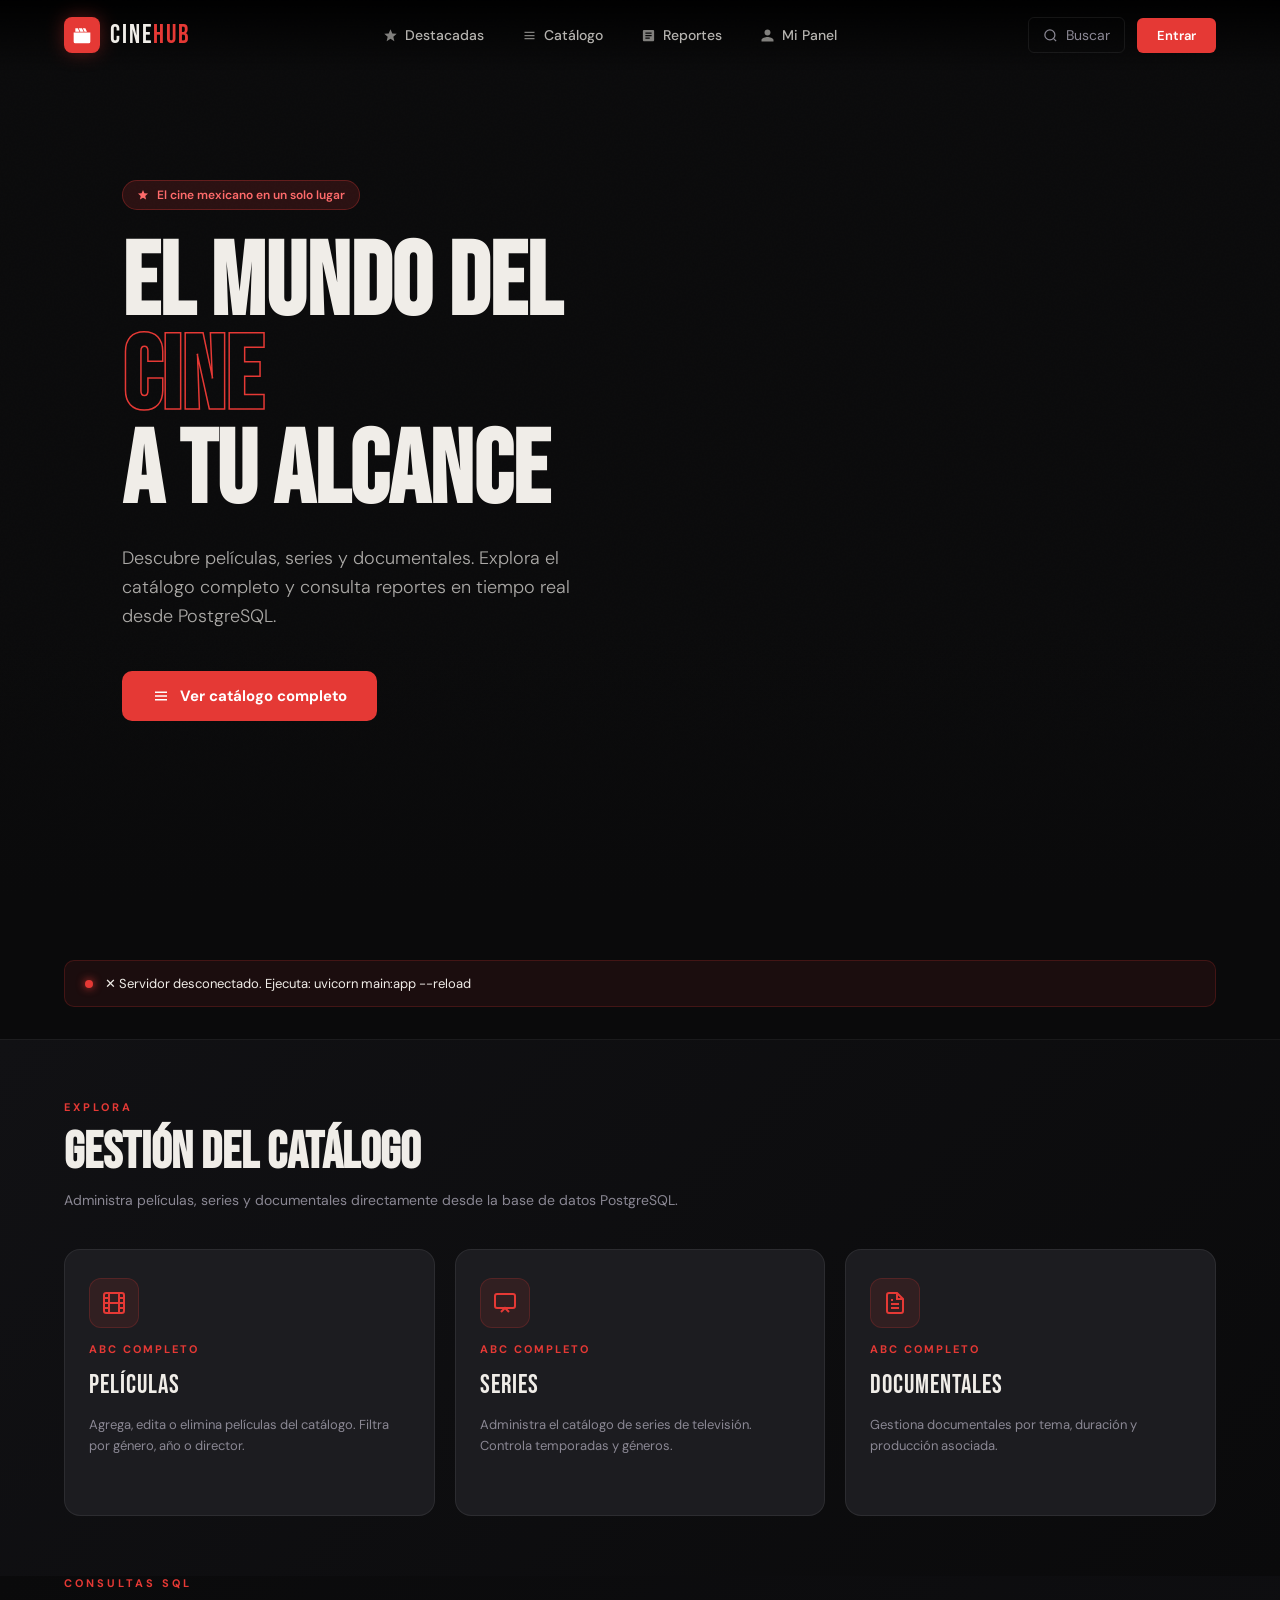
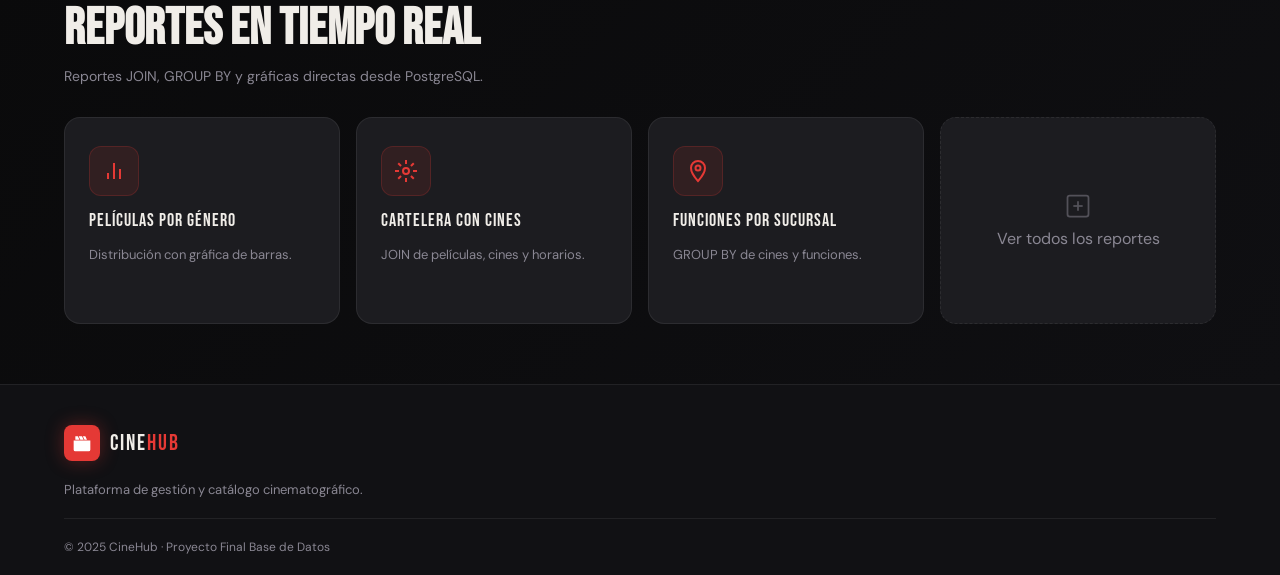
==== commit 371e77d2: "Add files via upload" ====
--- a/frontend/index.html
+++ b/frontend/index.html
@@ -3,612 +3,376 @@
 <head>
   <meta charset="UTF-8" />
   <meta name="viewport" content="width=device-width, initial-scale=1.0" />
-  <title>CineHub — El cine mexicano en un solo lugar</title>
+  <title>CineHub — Inicio</title>
   <link href="https://fonts.googleapis.com/css2?family=Bebas+Neue&family=DM+Sans:ital,wght@0,300;0,400;0,500;0,700;1,300&display=swap" rel="stylesheet" />
   <link rel="stylesheet" href="styles.css" />
   <style>
-    /* ── CATÁLOGO SHOWCASE ── */
-    .catalog-nav {
-      display: flex;
-      gap: 10px;
-      margin-bottom: 36px;
-      flex-wrap: wrap;
-    }
-
-    .catalog-tab {
+    /* ── MEJORAS AL INDEX ── */
+    .catalog-preview {
+      background: linear-gradient(135deg, #111114 0%, #0a0a0b 100%);
+      border-top: 1px solid rgba(255,255,255,0.06);
+    }
+    .catalog-grid {
+      display: grid;
+      grid-template-columns: repeat(3, 1fr);
+      gap: 20px;
+      margin-top: 0;
+    }
+    @media (max-width: 768px) { .catalog-grid { grid-template-columns: 1fr; } }
+    @media (max-width: 1024px) { .catalog-grid { grid-template-columns: repeat(2,1fr); } }
+
+    .cat-card {
+      background: #1c1c20;
+      border: 1px solid rgba(255,255,255,0.07);
+      border-radius: 16px;
+      padding: 28px 24px;
+      text-decoration: none;
+      display: flex; flex-direction: column; gap: 14px;
+      transition: border-color 0.3s, transform 0.25s, box-shadow 0.3s;
+      position: relative; overflow: hidden;
+    }
+    .cat-card::before {
+      content: '';
+      position: absolute; inset: 0;
+      background: radial-gradient(ellipse 80% 60% at 50% -10%, rgba(229,57,53,0.09) 0%, transparent 70%);
+      opacity: 0; transition: opacity 0.35s;
+    }
+    .cat-card:hover { border-color: rgba(229,57,53,0.35); transform: translateY(-4px); box-shadow: 0 12px 40px rgba(0,0,0,0.4); }
+    .cat-card:hover::before { opacity: 1; }
+
+    .cat-icon {
+      width: 50px; height: 50px;
+      background: rgba(229,57,53,0.1); border: 1px solid rgba(229,57,53,0.2);
+      border-radius: 12px; display: grid; place-items: center;
+    }
+    .cat-icon svg { width: 24px; height: 24px; color: #e53935; }
+
+    .cat-label { font-size: 11px; font-weight: 700; letter-spacing: 2px; text-transform: uppercase; color: #e53935; }
+    .cat-title { font-family: 'Bebas Neue', sans-serif; font-size: 26px; letter-spacing: 1px; color: #f0ede8; }
+    .cat-desc  { font-size: 13px; color: #8a8793; line-height: 1.6; flex: 1; }
+    .cat-arrow {
+      font-size: 12px; font-weight: 700; color: #e53935;
+      display: flex; align-items: center; gap: 5px;
+      opacity: 0; transform: translateX(-6px);
+      transition: opacity 0.2s, transform 0.2s;
+    }
+    .cat-card:hover .cat-arrow { opacity: 1; transform: translateX(0); }
+
+    /* ── STATUS BAR ── */
+    .status-bar {
+      background: rgba(229,57,53,0.08);
+      border: 1px solid rgba(229,57,53,0.2);
+      border-radius: 10px; padding: 14px 20px;
+      display: flex; align-items: center; gap: 12px;
+      font-size: 13px; color: #f0ede8; margin-bottom: 32px;
+    }
+    .status-dot {
+      width: 8px; height: 8px; border-radius: 50%;
+      background: #66bb6a; box-shadow: 0 0 8px #66bb6a;
+      animation: pulse 2s infinite;
+    }
+    @keyframes pulse { 0%,100%{opacity:1;} 50%{opacity:0.4;} }
+
+    /* Panel welcome usuario logueado */
+    .user-welcome-bar {
       background: var(--surface);
       border: 1px solid var(--border);
-      color: var(--muted);
-      font-family: 'DM Sans', sans-serif;
-      font-size: 13px;
-      font-weight: 700;
-      text-transform: uppercase;
-      letter-spacing: 1.5px;
-      padding: 10px 22px;
-      border-radius: 8px;
-      cursor: pointer;
-      transition: all 0.2s;
-      text-decoration: none;
-    }
-
-    .catalog-tab:hover {
-      color: var(--text);
-      border-color: rgba(255,255,255,0.2);
-    }
-
-    .catalog-tab.active, .catalog-tab[data-active] {
-      background: var(--red);
-      color: white;
-      border-color: var(--red);
-      box-shadow: 0 4px 18px rgba(229,57,53,0.35);
-    }
-
-    /* ── GRID DE TARJETAS ── */
-    .movies-grid {
-      display: grid;
-      grid-template-columns: repeat(auto-fill, minmax(200px, 1fr));
-      gap: 18px;
-    }
-
-    .movie-card {
-      background: var(--surface);
-      border: 1px solid var(--border);
-      border-radius: 12px;
-      overflow: hidden;
-      cursor: pointer;
-      transition: transform 0.25s, box-shadow 0.25s, border-color 0.25s;
-      text-decoration: none;
-      display: block;
-    }
-
-    .movie-card:hover {
-      transform: translateY(-5px);
-      box-shadow: 0 16px 40px rgba(0,0,0,0.5);
-      border-color: rgba(229,57,53,0.3);
-    }
-
-    .movie-poster {
-      aspect-ratio: 2/3;
-      background: var(--bg3);
-      position: relative;
-      overflow: hidden;
-    }
-
-    .movie-poster img {
-      width: 100%;
-      height: 100%;
-      object-fit: cover;
-      transition: transform 0.4s;
-    }
-
-    .movie-card:hover .movie-poster img {
-      transform: scale(1.06);
-    }
-
-    .movie-poster-placeholder {
-      width: 100%;
-      height: 100%;
-      display: grid;
-      place-items: center;
-      background: linear-gradient(135deg, #1a1a1e 0%, #0f0f12 100%);
-    }
-
-    .movie-poster-placeholder svg {
-      width: 48px;
-      height: 48px;
-      opacity: 0.2;
-      fill: var(--red);
-    }
-
-    .movie-type-badge {
-      position: absolute;
-      top: 10px;
-      left: 10px;
-      font-size: 9px;
-      font-weight: 700;
-      text-transform: uppercase;
-      letter-spacing: 1px;
-      padding: 3px 7px;
-      border-radius: 4px;
-    }
-
-    .badge-pelicula   { background: rgba(229,57,53,0.85); color: white; }
-    .badge-documental { background: rgba(66,165,245,0.85); color: white; }
-    .badge-serie      { background: rgba(102,187,106,0.85); color: white; }
-
-    .movie-info {
-      padding: 14px;
-    }
-
-    .movie-title {
-      font-size: 14px;
-      font-weight: 700;
-      color: var(--text);
-      margin-bottom: 4px;
-      line-height: 1.3;
-      white-space: nowrap;
-      overflow: hidden;
-      text-overflow: ellipsis;
-    }
-
-    .movie-meta {
-      font-size: 12px;
-      color: var(--muted);
-      display: flex;
-      align-items: center;
-      gap: 8px;
-    }
-
-    .movie-genre {
-      background: rgba(255,255,255,0.06);
-      padding: 1px 6px;
-      border-radius: 3px;
-    }
-
-    /* ── SKELETON ── */
-    .skeleton {
-      background: linear-gradient(90deg, var(--surface) 25%, #26262b 50%, var(--surface) 75%);
-      background-size: 200% 100%;
-      animation: shimmer 1.4s infinite;
-      border-radius: 12px;
-    }
-
-    @keyframes shimmer {
-      0%   { background-position: 200% 0; }
-      100% { background-position: -200% 0; }
-    }
-
-    .skeleton-card {
-      background: var(--surface);
-      border: 1px solid var(--border);
-      border-radius: 12px;
-      overflow: hidden;
-    }
-
-    .skeleton-poster {
-      aspect-ratio: 2/3;
-    }
-
-    .skeleton-info {
-      padding: 14px;
-      display: flex;
-      flex-direction: column;
-      gap: 8px;
-    }
-
-    .skeleton-line {
-      height: 12px;
-      border-radius: 4px;
-    }
-
-    /* ── ACCESOS RÁPIDOS ── */
-    .quick-access {
-      display: grid;
-      grid-template-columns: repeat(3, 1fr);
-      gap: 16px;
-      margin-bottom: 60px;
-    }
-
-    .qa-card {
-      background: var(--surface);
-      border: 1px solid var(--border);
-      border-radius: 14px;
-      padding: 28px 24px;
-      text-decoration: none;
-      display: flex;
-      align-items: center;
-      gap: 18px;
-      transition: all 0.25s;
-      position: relative;
-      overflow: hidden;
-    }
-
-    .qa-card::before {
-      content: '';
-      position: absolute;
-      inset: 0;
-      opacity: 0;
-      transition: opacity 0.3s;
-    }
-
-    .qa-card.qa-movies::before  { background: radial-gradient(ellipse 80% 60% at 0% 100%, rgba(229,57,53,0.12) 0%, transparent 60%); }
-    .qa-card.qa-docs::before    { background: radial-gradient(ellipse 80% 60% at 0% 100%, rgba(66,165,245,0.12) 0%, transparent 60%); }
-    .qa-card.qa-series::before  { background: radial-gradient(ellipse 80% 60% at 0% 100%, rgba(102,187,106,0.12) 0%, transparent 60%); }
-
-    .qa-card:hover {
-      transform: translateY(-3px);
-      box-shadow: 0 12px 36px rgba(0,0,0,0.4);
-    }
-
-    .qa-card:hover::before { opacity: 1; }
-    .qa-card:hover { border-color: rgba(255,255,255,0.15); }
-
-    .qa-icon {
-      width: 52px;
-      height: 52px;
-      border-radius: 12px;
-      display: grid;
-      place-items: center;
-      flex-shrink: 0;
-    }
-
-    .qa-icon svg { width: 26px; height: 26px; }
-
-    .qa-movies .qa-icon  { background: rgba(229,57,53,0.15); color: var(--red); }
-    .qa-docs .qa-icon    { background: rgba(66,165,245,0.15); color: #42a5f5; }
-    .qa-series .qa-icon  { background: rgba(102,187,106,0.15); color: #66bb6a; }
-
-    .qa-text {}
-    .qa-label {
-      font-size: 11px;
-      font-weight: 700;
-      text-transform: uppercase;
-      letter-spacing: 1.5px;
-      color: var(--muted);
-      margin-bottom: 3px;
-    }
-
-    .qa-title {
-      font-family: 'Bebas Neue', sans-serif;
-      font-size: 22px;
-      letter-spacing: 1px;
-      color: var(--text);
-    }
-
-    .qa-count {
-      margin-left: auto;
-      font-size: 28px;
-      font-family: 'Bebas Neue', sans-serif;
-      color: var(--muted);
-      letter-spacing: 1px;
-    }
-
-    /* ── EMPTY STATE ── */
-    .grid-empty {
-      grid-column: 1 / -1;
-      padding: 60px;
-      text-align: center;
-      color: var(--muted);
-      background: var(--surface);
-      border-radius: 12px;
-      border: 1px dashed var(--border);
-    }
-
-    .grid-empty svg {
-      width: 40px;
-      height: 40px;
-      margin-bottom: 12px;
-      opacity: 0.3;
-      display: block;
-      margin-left: auto;
-      margin-right: auto;
-    }
-
-    @media (max-width: 768px) {
-      .quick-access { grid-template-columns: 1fr; }
-      .movies-grid { grid-template-columns: repeat(auto-fill, minmax(150px, 1fr)); }
-    }
-
-    @media (max-width: 480px) {
-      .movies-grid { grid-template-columns: repeat(2, 1fr); }
-    }
+      border-radius: 12px; padding: 18px 24px;
+      display: none; align-items: center; justify-content: space-between;
+      margin-bottom: 32px; gap: 16px; flex-wrap: wrap;
+    }
+    .user-welcome-bar.visible { display: flex; }
+    .welcome-user-info { display: flex; align-items: center; gap: 14px; }
+    .welcome-avatar {
+      width: 44px; height: 44px; background: rgba(229,57,53,0.12);
+      border: 2px solid rgba(229,57,53,0.3); border-radius: 50%;
+      display: grid; place-items: center;
+      font-size: 18px; font-weight: 700; color: #f0ede8;
+    }
+    .welcome-name { font-weight: 700; font-size: 16px; }
+    .welcome-rol  { font-size: 12px; color: #8a8793; }
+    .welcome-actions { display: flex; gap: 10px; }
+    .btn-dashboard {
+      background: var(--red); color: white; border: none;
+      padding: 9px 18px; border-radius: 8px; font-family: 'DM Sans', sans-serif;
+      font-size: 13px; font-weight: 700; cursor: pointer; text-decoration: none;
+      transition: background 0.2s;
+    }
+    .btn-dashboard:hover { background: #f44336; }
+    .btn-logout-bar {
+      background: none; border: 1px solid var(--border); color: #8a8793;
+      padding: 9px 14px; border-radius: 8px; font-family: 'DM Sans', sans-serif;
+      font-size: 13px; cursor: pointer; transition: all 0.2s;
+    }
+    .btn-logout-bar:hover { color: var(--red); border-color: rgba(229,57,53,0.4); }
   </style>
 </head>
 <body>
 
-  <!-- NAVBAR -->
-  <nav id="navbar">
-    <a href="index.html" class="nav-logo">
-      <div class="logo-icon">
-        <svg viewBox="0 0 24 24"><path d="M4 4h3l2 4H4zm4 0h4l2 4h-4zm5 0h3l2 4h-3zM2 9h20v11a2 2 0 01-2 2H4a2 2 0 01-2-2V9zm10 3l-5 3v-6l5 3z"/></svg>
-      </div>
-      <span class="logo-text">Cine<span>Hub</span></span>
-    </a>
-
-    <ul class="nav-links">
-      <li>
-        <a href="catalogo.html?tipo=pelicula">
-          <svg viewBox="0 0 24 24" fill="currentColor"><path d="M4 4h3l2 4H4zm4 0h4l2 4h-4zm5 0h3l2 4h-3zM2 9h20v11a2 2 0 01-2 2H4a2 2 0 01-2-2V9z"/></svg>
-          Películas
-        </a>
-      </li>
-      <li>
-        <a href="catalogo.html?tipo=documental">
-          <svg viewBox="0 0 24 24" fill="currentColor"><path d="M4 6H2v14c0 1.1.9 2 2 2h14v-2H4V6zm16-4H8c-1.1 0-2 .9-2 2v12c0 1.1.9 2 2 2h12c1.1 0 2-.9 2-2V4c0-1.1-.9-2-2-2zm-8 12.5v-9l6 4.5-6 4.5z"/></svg>
-          Documentales
-        </a>
-      </li>
-      <li>
-        <a href="catalogo.html?tipo=serie">
-          <svg viewBox="0 0 24 24" fill="currentColor"><path d="M21 3H3c-1.1 0-2 .9-2 2v12c0 1.1.9 2 2 2h5v2h8v-2h5c1.1 0 2-.9 2-2V5c0-1.1-.9-2-2-2zm0 14H3V5h18v12z"/></svg>
-          Series
-        </a>
-      </li>
-      <li>
-        <a href="reportes.html">
-          <svg viewBox="0 0 24 24" fill="currentColor"><path d="M19 3H5c-1.1 0-2 .9-2 2v14c0 1.1.9 2 2 2h14c1.1 0 2-.9 2-2V5c0-1.1-.9-2-2-2zm-5 14H7v-2h7v2zm3-4H7v-2h10v2zm0-4H7V7h10v2z"/></svg>
-          Reportes
-        </a>
-      </li>
-    </ul>
-
-    <div class="nav-right">
-      <button class="btn-search" id="searchBtn">
-        <svg viewBox="0 0 24 24" fill="none" stroke="currentColor" stroke-width="2"><circle cx="11" cy="11" r="8"/><path d="M21 21l-4.35-4.35"/></svg>
-        Buscar
-      </button>
-      <a href="login.html" class="btn-cta" id="navAuthBtn">Mi cuenta</a>
-    </div>
-
-    <button class="hamburger" id="hamburger">
-      <span></span><span></span><span></span>
+<!-- NAVBAR -->
+<nav id="navbar">
+  <a href="index.html" class="nav-logo">
+    <div class="logo-icon">
+      <svg viewBox="0 0 24 24"><path d="M4 4h3l2 4H4zm4 0h4l2 4h-4zm5 0h3l2 4h-3zM2 9h20v11a2 2 0 01-2 2H4a2 2 0 01-2-2V9zm10 3l-5 3v-6l5 3z"/></svg>
+    </div>
+    <span class="logo-text">Cine<span>Hub</span></span>
+  </a>
+
+  <ul class="nav-links">
+    <li><a href="#destacadas">
+      <svg viewBox="0 0 24 24" fill="currentColor"><path d="M12 17.27L18.18 21l-1.64-7.03L22 9.24l-7.19-.61L12 2 9.19 8.63 2 9.24l5.46 4.73L5.82 21z"/></svg>
+      Destacadas
+    </a></li>
+    <li><a href="catalogo.html">
+      <svg viewBox="0 0 24 24" fill="currentColor"><path d="M4 6h16v2H4zm0 5h16v2H4zm0 5h16v2H4z"/></svg>
+      Catálogo
+    </a></li>
+    <li><a href="reportes.html">
+      <svg viewBox="0 0 24 24" fill="currentColor"><path d="M19 3H5c-1.1 0-2 .9-2 2v14c0 1.1.9 2 2 2h14c1.1 0 2-.9 2-2V5c0-1.1-.9-2-2-2zm-5 14H7v-2h7v2zm3-4H7v-2h10v2zm0-4H7V7h10v2z"/></svg>
+      Reportes
+    </a></li>
+    <li><a href="dashboard.html">
+      <svg viewBox="0 0 24 24" fill="currentColor"><path d="M12 12c2.7 0 4.8-2.1 4.8-4.8S14.7 2.4 12 2.4 7.2 4.5 7.2 7.2 9.3 12 12 12zm0 2.4c-3.2 0-9.6 1.6-9.6 4.8v2.4h19.2v-2.4c0-3.2-6.4-4.8-9.6-4.8z"/></svg>
+      Mi Panel
+    </a></li>
+  </ul>
+
+  <div class="nav-right">
+    <button class="btn-search" id="searchBtn">
+      <svg viewBox="0 0 24 24" fill="none" stroke="currentColor" stroke-width="2"><circle cx="11" cy="11" r="8"/><path d="M21 21l-4.35-4.35"/></svg>
+      Buscar
     </button>
-  </nav>
-
-  <!-- MENÚ MÓVIL -->
-  <div class="mobile-menu" id="mobileMenu">
-    <ul>
-      <li><a href="catalogo.html?tipo=pelicula">🎬 Películas</a></li>
-      <li><a href="catalogo.html?tipo=documental">🎥 Documentales</a></li>
-      <li><a href="catalogo.html?tipo=serie">📺 Series</a></li>
-      <li><a href="reportes.html">📊 Reportes</a></li>
-      <li><a href="login.html">👤 Mi cuenta</a></li>
-    </ul>
-  </div>
-
-  <!-- HERO -->
-  <section class="hero">
-    <div class="hero-bg"></div>
-    <div class="hero-noise"></div>
-    <div class="hero-gradient-bottom"></div>
-    <div class="hero-content">
-      <div class="hero-badge">
-        <svg width="12" height="12" viewBox="0 0 12 12" fill="var(--red)"><circle cx="6" cy="6" r="6"/></svg>
-        Conectado a PostgreSQL en tiempo real
-      </div>
-      <h1>El cine <em>mexicano</em><br/>en un solo lugar</h1>
-      <p>Explora, califica y descubre películas, documentales y series. Gestiona el catálogo directamente desde la base de datos.</p>
-      <a href="#catalogo" class="btn-primary">
-        <svg viewBox="0 0 24 24" fill="currentColor"><path d="M12 2C6.48 2 2 6.48 2 12s4.48 10 10 10 10-4.48 10-10S17.52 2 12 2zm-2 14.5v-9l6 4.5-6 4.5z"/></svg>
-        Ver catálogo
-      </a>
-    </div>
-  </section>
-
-  <!-- ACCESOS RÁPIDOS -->
-  <section style="padding: 60px 5% 0;">
-    <div class="quick-access" id="quickAccess">
-      <a href="catalogo.html?tipo=pelicula" class="qa-card qa-movies">
-        <div class="qa-icon">
-          <svg viewBox="0 0 24 24" fill="currentColor"><path d="M4 4h3l2 4H4zm4 0h4l2 4h-4zm5 0h3l2 4h-3zM2 9h20v11a2 2 0 01-2 2H4a2 2 0 01-2-2V9z"/></svg>
-        </div>
-        <div class="qa-text">
-          <div class="qa-label">Gestionar</div>
-          <div class="qa-title">Películas</div>
-        </div>
-        <span class="qa-count" id="countPeliculas">—</span>
-      </a>
-
-      <a href="catalogo.html?tipo=documental" class="qa-card qa-docs">
-        <div class="qa-icon">
-          <svg viewBox="0 0 24 24" fill="currentColor"><path d="M4 6H2v14c0 1.1.9 2 2 2h14v-2H4V6zm16-4H8c-1.1 0-2 .9-2 2v12c0 1.1.9 2 2 2h12c1.1 0 2-.9 2-2V4c0-1.1-.9-2-2-2zm-8 12.5v-9l6 4.5-6 4.5z"/></svg>
-        </div>
-        <div class="qa-text">
-          <div class="qa-label">Gestionar</div>
-          <div class="qa-title">Documentales</div>
-        </div>
-        <span class="qa-count" id="countDocumentales">—</span>
-      </a>
-
-      <a href="catalogo.html?tipo=serie" class="qa-card qa-series">
-        <div class="qa-icon">
-          <svg viewBox="0 0 24 24" fill="currentColor"><path d="M21 3H3c-1.1 0-2 .9-2 2v12c0 1.1.9 2 2 2h5v2h8v-2h5c1.1 0 2-.9 2-2V5c0-1.1-.9-2-2-2zm0 14H3V5h18v12z"/></svg>
-        </div>
-        <div class="qa-text">
-          <div class="qa-label">Gestionar</div>
-          <div class="qa-title">Series</div>
-        </div>
-        <span class="qa-count" id="countSeries">—</span>
-      </a>
-    </div>
-  </section>
-
-  <!-- CATÁLOGO PRINCIPAL -->
-  <section id="catalogo" style="padding: 40px 5% 80px;">
-    <header class="section-header" style="display:flex; justify-content:space-between; align-items:flex-end; flex-wrap:wrap; gap:16px; margin-bottom:24px;">
+    <a href="login.html" class="btn-cta" id="navLoginBtn" style="text-decoration:none;display:inline-block;">Entrar</a>
+  </div>
+
+  <button class="hamburger" id="hamburger">
+    <span></span><span></span><span></span>
+  </button>
+</nav>
+
+<!-- MENÚ MÓVIL -->
+<div class="mobile-menu" id="mobileMenu">
+  <ul>
+    <li><a href="#destacadas">Destacadas</a></li>
+    <li><a href="catalogo.html">Catálogo</a></li>
+    <li><a href="reportes.html">Reportes</a></li>
+    <li><a href="dashboard.html">Mi Panel</a></li>
+    <li><a href="login.html">Iniciar sesión</a></li>
+  </ul>
+</div>
+
+<!-- MODAL BÚSQUEDA -->
+<div class="search-modal" id="searchModal">
+  <button class="search-close" id="searchClose">× Cerrar</button>
+  <div class="search-input-wrap">
+    <svg viewBox="0 0 24 24" fill="none" stroke="currentColor" stroke-width="2" style="width:20px;height:20px;color:#8a8793">
+      <circle cx="11" cy="11" r="8"/><path d="M21 21l-4.35-4.35"/>
+    </svg>
+    <input type="text" placeholder="Buscar películas, series, directores..." />
+  </div>
+</div>
+
+<!-- HERO -->
+<section class="hero">
+  <div class="hero-bg"></div>
+  <div class="hero-noise"></div>
+  <div class="hero-gradient-bottom"></div>
+  <div class="hero-content">
+    <div class="hero-badge">
+      <svg viewBox="0 0 24 24" fill="currentColor" style="width:12px;height:12px"><path d="M12 17.27L18.18 21l-1.64-7.03L22 9.24l-7.19-.61L12 2 9.19 8.63 2 9.24l5.46 4.73L5.82 21z"/></svg>
+      El cine mexicano en un solo lugar
+    </div>
+    <h1>El mundo del<br /><em>cine</em><br />a tu alcance</h1>
+    <p>Descubre películas, series y documentales. Explora el catálogo completo y consulta reportes en tiempo real desde PostgreSQL.</p>
+    <a href="catalogo.html" class="btn-primary">
+      <svg viewBox="0 0 24 24" fill="currentColor" style="width:18px;height:18px"><path d="M4 6h16v2H4zm0 5h16v2H4zm0 5h16v2H4z"/></svg>
+      Ver catálogo completo
+    </a>
+  </div>
+</section>
+
+<!-- BARRA USUARIO LOGUEADO -->
+<section style="padding: 40px 5% 0;">
+  <div class="user-welcome-bar" id="userWelcomeBar">
+    <div class="welcome-user-info">
+      <div class="welcome-avatar" id="welcomeAvatar">U</div>
       <div>
-        <p class="section-label">Base de datos en vivo</p>
-        <h2 class="section-title">Catálogo</h2>
-      </div>
-      <div style="display:flex; gap:8px; align-items:center;">
-        <span id="catalogCount" style="font-size:13px; color:var(--muted);"></span>
-      </div>
-    </header>
-
-    <!-- Tabs de filtro -->
-    <div class="catalog-nav">
-      <button class="catalog-tab active" data-tipo="">Todos</button>
-      <button class="catalog-tab" data-tipo="pelicula">🎬 Películas</button>
-      <button class="catalog-tab" data-tipo="documental">🎥 Documentales</button>
-      <button class="catalog-tab" data-tipo="serie">📺 Series</button>
-    </div>
-
-    <!-- Grid -->
-    <div class="movies-grid" id="moviesGrid">
-      <!-- Skeletons mientras carga -->
-      ${Array.from({length: 8}).map(() => `
-        <div class="skeleton-card">
-          <div class="skeleton skeleton-poster"></div>
-          <div class="skeleton-info">
-            <div class="skeleton skeleton-line" style="width:80%;"></div>
-            <div class="skeleton skeleton-line" style="width:50%;"></div>
-          </div>
-        </div>
-      `).join('')}
-    </div>
-  </section>
-
-  <!-- FOOTER -->
-  <footer>
-    <div class="footer-top">
-      <div class="footer-brand">
-        <a href="index.html" class="nav-logo" style="text-decoration:none;">
-          <div class="logo-icon" style="width:28px;height:28px;"><svg viewBox="0 0 24 24"><path fill="white" d="M4 4h3l2 4H4zm4 0h4l2 4h-4zm5 0h3l2 4h-3zM2 9h20v11a2 2 0 01-2 2H4a2 2 0 01-2-2V9zm10 3l-5 3v-6l5 3z"/></svg></div>
-          <span class="logo-text" style="font-size:20px;">Cine<span>Hub</span></span>
-        </a>
-        <p>El catálogo del cine mexicano, conectado a PostgreSQL en tiempo real.</p>
-      </div>
-    </div>
-    <div class="footer-bottom">
-      <p>© 2025 CineHub — Proyecto académico</p>
-    </div>
-  </footer>
-
-  <!-- SEARCH MODAL -->
-  <div class="search-modal" id="searchModal">
-    <button class="search-close" id="searchClose">Cerrar ✕</button>
-    <div class="search-input-wrap">
-      <svg width="20" height="20" viewBox="0 0 24 24" fill="none" stroke="currentColor" stroke-width="2"><circle cx="11" cy="11" r="8"/><path d="M21 21l-4.35-4.35"/></svg>
-      <input type="text" placeholder="Buscar película, documental o serie..." id="searchInput" />
-    </div>
-    <div class="movies-grid" id="searchResults" style="max-width:900px; width:100%; margin-top:32px;"></div>
-  </div>
-
-  <script src="script.js"></script>
-  <script>
-    const API = 'http://localhost:8000';
-
-    // ── Auth nav button ──
-    (function() {
-      const session = sessionStorage.getItem('cinehub_session');
-      const btn = document.getElementById('navAuthBtn');
-      if (session) {
-        try {
-          const u = JSON.parse(session);
-          btn.textContent = u.nombre || 'Mi panel';
-          btn.href = 'dashboard.html';
-        } catch(e) {}
-      }
-    })();
-
-    // ── Render card ──
-    function renderCard(item) {
-      const typeClass = { pelicula: 'badge-pelicula', documental: 'badge-documental', serie: 'badge-serie' };
-      const typeLabel = { pelicula: 'Película', documental: 'Documental', serie: 'Serie' };
-      const poster = item.imagen_url
-        ? `<img src="${item.imagen_url}" alt="${item.titulo}" loading="lazy" onerror="this.parentElement.innerHTML='<div class=\\'movie-poster-placeholder\\'><svg viewBox=\\'0 0 24 24\\'><path d=\\'M4 4h3l2 4H4zm4 0h4l2 4h-4zm5 0h3l2 4h-3zM2 9h20v11a2 2 0 01-2 2H4a2 2 0 01-2-2V9z\\'/></svg></div>'"/>`
-        : `<div class="movie-poster-placeholder"><svg viewBox="0 0 24 24"><path d="M4 4h3l2 4H4zm4 0h4l2 4h-4zm5 0h3l2 4h-3zM2 9h20v11a2 2 0 01-2 2H4a2 2 0 01-2-2V9z"/></svg></div>`;
-
-      return `
-        <a href="catalogo.html?tipo=${item.tipo}&id=${item.id_pelicula}" class="movie-card">
-          <div class="movie-poster">
-            ${poster}
-            <span class="movie-type-badge ${typeClass[item.tipo] || 'badge-pelicula'}">${typeLabel[item.tipo] || item.tipo}</span>
-          </div>
-          <div class="movie-info">
-            <div class="movie-title">${item.titulo}</div>
-            <div class="movie-meta">
-              <span class="movie-genre">${item.genero || '—'}</span>
-              ${item.anio ? `<span>${item.anio}</span>` : ''}
-            </div>
-          </div>
-        </a>`;
-    }
-
-    function renderSkeletons(count = 8) {
-      return Array.from({length: count}).map(() => `
-        <div class="skeleton-card">
-          <div class="skeleton skeleton-poster"></div>
-          <div class="skeleton-info">
-            <div class="skeleton skeleton-line" style="width:80%;"></div>
-            <div class="skeleton skeleton-line" style="width:50%;"></div>
-          </div>
-        </div>`).join('');
-    }
-
-    // ── Cargar catálogo ──
-    let allItems = [];
-
-    async function loadCatalog(tipo = '') {
-      const grid = document.getElementById('moviesGrid');
-      grid.innerHTML = renderSkeletons();
-
-      try {
-        const url = tipo ? `${API}/api/catalogo?tipo=${tipo}` : `${API}/api/catalogo`;
-        const res = await fetch(url);
-        const data = await res.json();
-
-        if (data.error) throw new Error(data.error);
-
-        allItems = Array.isArray(data) ? data : [];
-        grid.innerHTML = allItems.length
-          ? allItems.map(renderCard).join('')
-          : `<div class="grid-empty">
-              <svg viewBox="0 0 24 24" fill="currentColor"><path d="M4 4h3l2 4H4zm4 0h4l2 4h-4zm5 0h3l2 4h-3zM2 9h20v11a2 2 0 01-2 2H4a2 2 0 01-2-2V9z"/></svg>
-              <p>No hay registros de este tipo en la base de datos.</p>
-              <a href="catalogo.html?tipo=${tipo || 'pelicula'}" style="color:var(--red);margin-top:10px;display:inline-block;font-size:13px;">+ Agregar desde el catálogo</a>
-             </div>`;
-
-        document.getElementById('catalogCount').textContent =
-          allItems.length ? `${allItems.length} registro${allItems.length !== 1 ? 's' : ''}` : '';
-      } catch(e) {
-        grid.innerHTML = `<div class="grid-empty">
-          <p style="color:var(--red);">No se pudo conectar con el servidor.<br/><small>${e.message}</small></p>
-        </div>`;
-      }
-    }
-
-    // ── Contadores ──
-    async function loadCounts() {
-      try {
-        const res = await fetch(`${API}/api/catalogo`);
-        const data = await res.json();
-        if (!Array.isArray(data)) return;
-
-        const counts = { pelicula: 0, documental: 0, serie: 0 };
-        data.forEach(item => { if (counts[item.tipo] !== undefined) counts[item.tipo]++; });
-
-        document.getElementById('countPeliculas').textContent   = counts.pelicula;
-        document.getElementById('countDocumentales').textContent = counts.documental;
-        document.getElementById('countSeries').textContent       = counts.serie;
-      } catch(e) { /* silencioso */ }
-    }
-
-    // ── Tabs ──
-    document.querySelectorAll('.catalog-tab').forEach(tab => {
-      tab.addEventListener('click', () => {
-        document.querySelectorAll('.catalog-tab').forEach(t => t.classList.remove('active'));
-        tab.classList.add('active');
-        loadCatalog(tab.dataset.tipo);
-      });
-    });
-
-    // ── Búsqueda ──
-    let searchTimeout;
-    document.getElementById('searchInput').addEventListener('input', function() {
-      clearTimeout(searchTimeout);
-      const q = this.value.trim();
-      const results = document.getElementById('searchResults');
-
-      if (!q) { results.innerHTML = ''; return; }
-
-      searchTimeout = setTimeout(async () => {
-        results.innerHTML = renderSkeletons(4);
-        try {
-          const res = await fetch(`${API}/api/catalogo?q=${encodeURIComponent(q)}`);
-          const data = await res.json();
-          results.innerHTML = Array.isArray(data) && data.length
-            ? data.map(renderCard).join('')
-            : `<div class="grid-empty" style="grid-column:1/-1;"><p>Sin resultados para "${q}"</p></div>`;
-        } catch(e) {
-          results.innerHTML = `<div class="grid-empty" style="grid-column:1/-1;"><p style="color:var(--red);">Error de conexión</p></div>`;
-        }
-      }, 350);
-    });
-
-    // ── Iniciar ──
-    loadCatalog();
-    loadCounts();
-  </script>
+        <div class="welcome-name" id="welcomeName">Usuario</div>
+        <div class="welcome-rol" id="welcomeRol">Rol</div>
+      </div>
+    </div>
+    <div class="welcome-actions">
+      <a href="dashboard.html" class="btn-dashboard">Mi Panel</a>
+      <a href="catalogo.html" class="btn-dashboard" style="background:#1c1c20;border:1px solid rgba(229,57,53,0.35);color:#f0ede8;">Catálogo</a>
+      <button class="btn-logout-bar" id="logoutBtn">Cerrar sesión</button>
+    </div>
+  </div>
+</section>
+
+<!-- STATUS DEL BACKEND -->
+<section style="padding: 20px 5% 0;">
+  <div class="status-bar" id="statusBar">
+    <div class="status-dot" id="statusDot" style="background:#ffa726;box-shadow:0 0 8px #ffa726;"></div>
+    <span id="statusText">Verificando conexión con el servidor...</span>
+  </div>
+</section>
+
+<!-- CATÁLOGO PREVIEW -->
+<section class="catalog-preview" id="destacadas" style="padding: 60px 5%;">
+  <div class="section-header">
+    <div class="section-label">Explora</div>
+    <h2 class="section-title">Gestión del Catálogo</h2>
+    <p style="color:#8a8793;font-size:14px;margin-top:8px;">Administra películas, series y documentales directamente desde la base de datos PostgreSQL.</p>
+  </div>
+  <div class="catalog-grid">
+    <a href="catalogo.html?entity=peliculas" class="cat-card">
+      <div class="cat-icon">
+        <svg viewBox="0 0 24 24" fill="none" stroke="currentColor" stroke-width="2">
+          <rect x="2" y="2" width="20" height="20" rx="2.18" ry="2.18"/>
+          <line x1="7" y1="2" x2="7" y2="22"/><line x1="17" y1="2" x2="17" y2="22"/>
+          <line x1="2" y1="12" x2="22" y2="12"/>
+          <line x1="2" y1="7" x2="7" y2="7"/><line x1="17" y1="7" x2="22" y2="7"/>
+          <line x1="17" y1="17" x2="22" y2="17"/><line x1="2" y1="17" x2="7" y2="17"/>
+        </svg>
+      </div>
+      <div class="cat-label">ABC Completo</div>
+      <div class="cat-title">Películas</div>
+      <div class="cat-desc">Agrega, edita o elimina películas del catálogo. Filtra por género, año o director.</div>
+      <div class="cat-arrow">Gestionar →</div>
+    </a>
+    <a href="catalogo.html?entity=series" class="cat-card">
+      <div class="cat-icon">
+        <svg viewBox="0 0 24 24" fill="none" stroke="currentColor" stroke-width="2">
+          <rect x="2" y="3" width="20" height="14" rx="2"/><polyline points="8 21 12 17 16 21"/>
+        </svg>
+      </div>
+      <div class="cat-label">ABC Completo</div>
+      <div class="cat-title">Series</div>
+      <div class="cat-desc">Administra el catálogo de series de televisión. Controla temporadas y géneros.</div>
+      <div class="cat-arrow">Gestionar →</div>
+    </a>
+    <a href="catalogo.html?entity=documentales" class="cat-card">
+      <div class="cat-icon">
+        <svg viewBox="0 0 24 24" fill="none" stroke="currentColor" stroke-width="2">
+          <path d="M14 2H6a2 2 0 00-2 2v16a2 2 0 002 2h12a2 2 0 002-2V8z"/>
+          <polyline points="14 2 14 8 20 8"/><line x1="16" y1="13" x2="8" y2="13"/>
+          <line x1="16" y1="17" x2="8" y2="17"/><polyline points="10 9 9 9 8 9"/>
+        </svg>
+      </div>
+      <div class="cat-label">ABC Completo</div>
+      <div class="cat-title">Documentales</div>
+      <div class="cat-desc">Gestiona documentales por tema, duración y producción asociada.</div>
+      <div class="cat-arrow">Gestionar →</div>
+    </a>
+  </div>
+</section>
+
+<!-- REPORTES PREVIEW -->
+<section style="padding: 0 5% 60px; background: linear-gradient(135deg,#0a0a0b,#0f0f12);">
+  <div class="section-header" style="margin-bottom:32px;">
+    <div class="section-label">Consultas SQL</div>
+    <h2 class="section-title">Reportes en Tiempo Real</h2>
+    <p style="color:#8a8793;font-size:14px;margin-top:8px;">Reportes JOIN, GROUP BY y gráficas directas desde PostgreSQL.</p>
+  </div>
+  <div style="display:grid;grid-template-columns:repeat(auto-fill,minmax(240px,1fr));gap:16px;">
+    <a href="reportes.html?reporte=1" class="cat-card">
+      <div class="cat-icon"><svg viewBox="0 0 24 24" fill="none" stroke="currentColor" stroke-width="2"><line x1="18" y1="20" x2="18" y2="10"/><line x1="12" y1="20" x2="12" y2="4"/><line x1="6" y1="20" x2="6" y2="14"/></svg></div>
+      <div class="cat-title" style="font-size:18px;">Películas por Género</div>
+      <div class="cat-desc">Distribución con gráfica de barras.</div>
+      <div class="cat-arrow">Ver →</div>
+    </a>
+    <a href="reportes.html?reporte=2" class="cat-card">
+      <div class="cat-icon"><svg viewBox="0 0 24 24" fill="none" stroke="currentColor" stroke-width="2"><circle cx="12" cy="12" r="3"/><path d="M12 1v4M12 19v4M4.22 4.22l2.83 2.83M16.95 16.95l2.83 2.83M1 12h4M19 12h4M4.22 19.78l2.83-2.83M16.95 7.05l2.83-2.83"/></svg></div>
+      <div class="cat-title" style="font-size:18px;">Cartelera con Cines</div>
+      <div class="cat-desc">JOIN de películas, cines y horarios.</div>
+      <div class="cat-arrow">Ver →</div>
+    </a>
+    <a href="reportes.html?reporte=3" class="cat-card">
+      <div class="cat-icon"><svg viewBox="0 0 24 24" fill="none" stroke="currentColor" stroke-width="2"><path d="M12 2C8.13 2 5 5.13 5 9c0 5.25 7 13 7 13s7-7.75 7-13c0-3.87-3.13-7-7-7z"/><circle cx="12" cy="9" r="2.5"/></svg></div>
+      <div class="cat-title" style="font-size:18px;">Funciones por Sucursal</div>
+      <div class="cat-desc">GROUP BY de cines y funciones.</div>
+      <div class="cat-arrow">Ver →</div>
+    </a>
+    <a href="reportes.html" class="cat-card" style="border-style:dashed;justify-content:center;align-items:center;min-height:140px;">
+      <div style="text-align:center;color:#8a8793;">
+        <svg viewBox="0 0 24 24" fill="none" stroke="currentColor" stroke-width="1.5" style="width:28px;height:28px;margin:0 auto 8px;display:block;opacity:.5;"><path d="M19 3H5c-1.1 0-2 .9-2 2v14c0 1.1.9 2 2 2h14c1.1 0 2-.9 2-2V5c0-1.1-.9-2-2-2z"/><line x1="12" y1="8" x2="12" y2="16"/><line x1="8" y1="12" x2="16" y2="12"/></svg>
+        Ver todos los reportes
+      </div>
+    </a>
+  </div>
+</section>
+
+<!-- FOOTER -->
+<footer>
+  <div class="footer-top">
+    <div class="footer-brand">
+      <div class="nav-logo" style="display:inline-flex;margin-bottom:10px;">
+        <div class="logo-icon"><svg viewBox="0 0 24 24"><path d="M4 4h3l2 4H4zm4 0h4l2 4h-4zm5 0h3l2 4h-3zM2 9h20v11a2 2 0 01-2 2H4a2 2 0 01-2-2V9zm10 3l-5 3v-6l5 3z"/></svg></div>
+        <span class="logo-text" style="font-size:22px;">Cine<span style="color:#e53935;">Hub</span></span>
+      </div>
+      <p>Plataforma de gestión y catálogo cinematográfico.</p>
+    </div>
+  </div>
+  <div class="footer-bottom">
+    <p>&copy; 2025 CineHub · Proyecto Final Base de Datos</p>
+  </div>
+</footer>
+
+<script src="script.js"></script>
+<script>
+const API = 'http://localhost:8000';
+
+// ── ESTADO SESIÓN ──
+(function() {
+  const s = sessionStorage.getItem('cinehub_session');
+  const ROL_LABELS = { aficionado:'Aficionado', critico:'Crítico', reportero:'Reportero', director:'Director' };
+  if (s) {
+    try {
+      const u = JSON.parse(s);
+      const bar = document.getElementById('userWelcomeBar');
+      bar.classList.add('visible');
+      document.getElementById('welcomeAvatar').textContent = ((u.nombre || u.name || 'U')[0]).toUpperCase();
+      document.getElementById('welcomeName').textContent = u.nombre || u.name || 'Usuario';
+      document.getElementById('welcomeRol').textContent = ROL_LABELS[u.role || u.rol] || u.role || u.rol || '';
+      document.getElementById('navLoginBtn').textContent = 'Mi Panel';
+      document.getElementById('navLoginBtn').href = 'dashboard.html';
+    } catch(e) {}
+  }
+  document.getElementById('logoutBtn')?.addEventListener('click', () => {
+    sessionStorage.removeItem('cinehub_session');
+    location.reload();
+  });
+})();
+
+// ── STATUS DEL BACKEND ──
+(async function() {
+  const dot  = document.getElementById('statusDot');
+  const text = document.getElementById('statusText');
+  try {
+    const res  = await fetch(API + '/api/health', { signal: AbortSignal.timeout(3000) });
+    const data = await res.json();
+    if (data.status === 'ok') {
+      dot.style.background  = '#66bb6a';
+      dot.style.boxShadow   = '0 0 8px #66bb6a';
+      text.textContent = '✓ Backend conectado · PostgreSQL en línea · Catálogo disponible';
+    } else {
+      dot.style.background = '#ffa726';
+      dot.style.boxShadow  = '0 0 8px #ffa726';
+      text.textContent = 'Backend activo pero sin conexión a la base de datos.';
+    }
+  } catch {
+    dot.style.background = '#e53935';
+    dot.style.boxShadow  = '0 0 8px #e53935';
+    text.textContent = '✕ Servidor desconectado. Ejecuta: uvicorn main:app --reload';
+  }
+})();
+
+// ── QUERY PARAM ENTITY ──
+(function() {
+  const params = new URLSearchParams(window.location.search);
+  const entity = params.get('entity');
+  if (entity) window.location.href = `catalogo.html?entity=${entity}`;
+})();
+</script>
 </body>
 </html>
